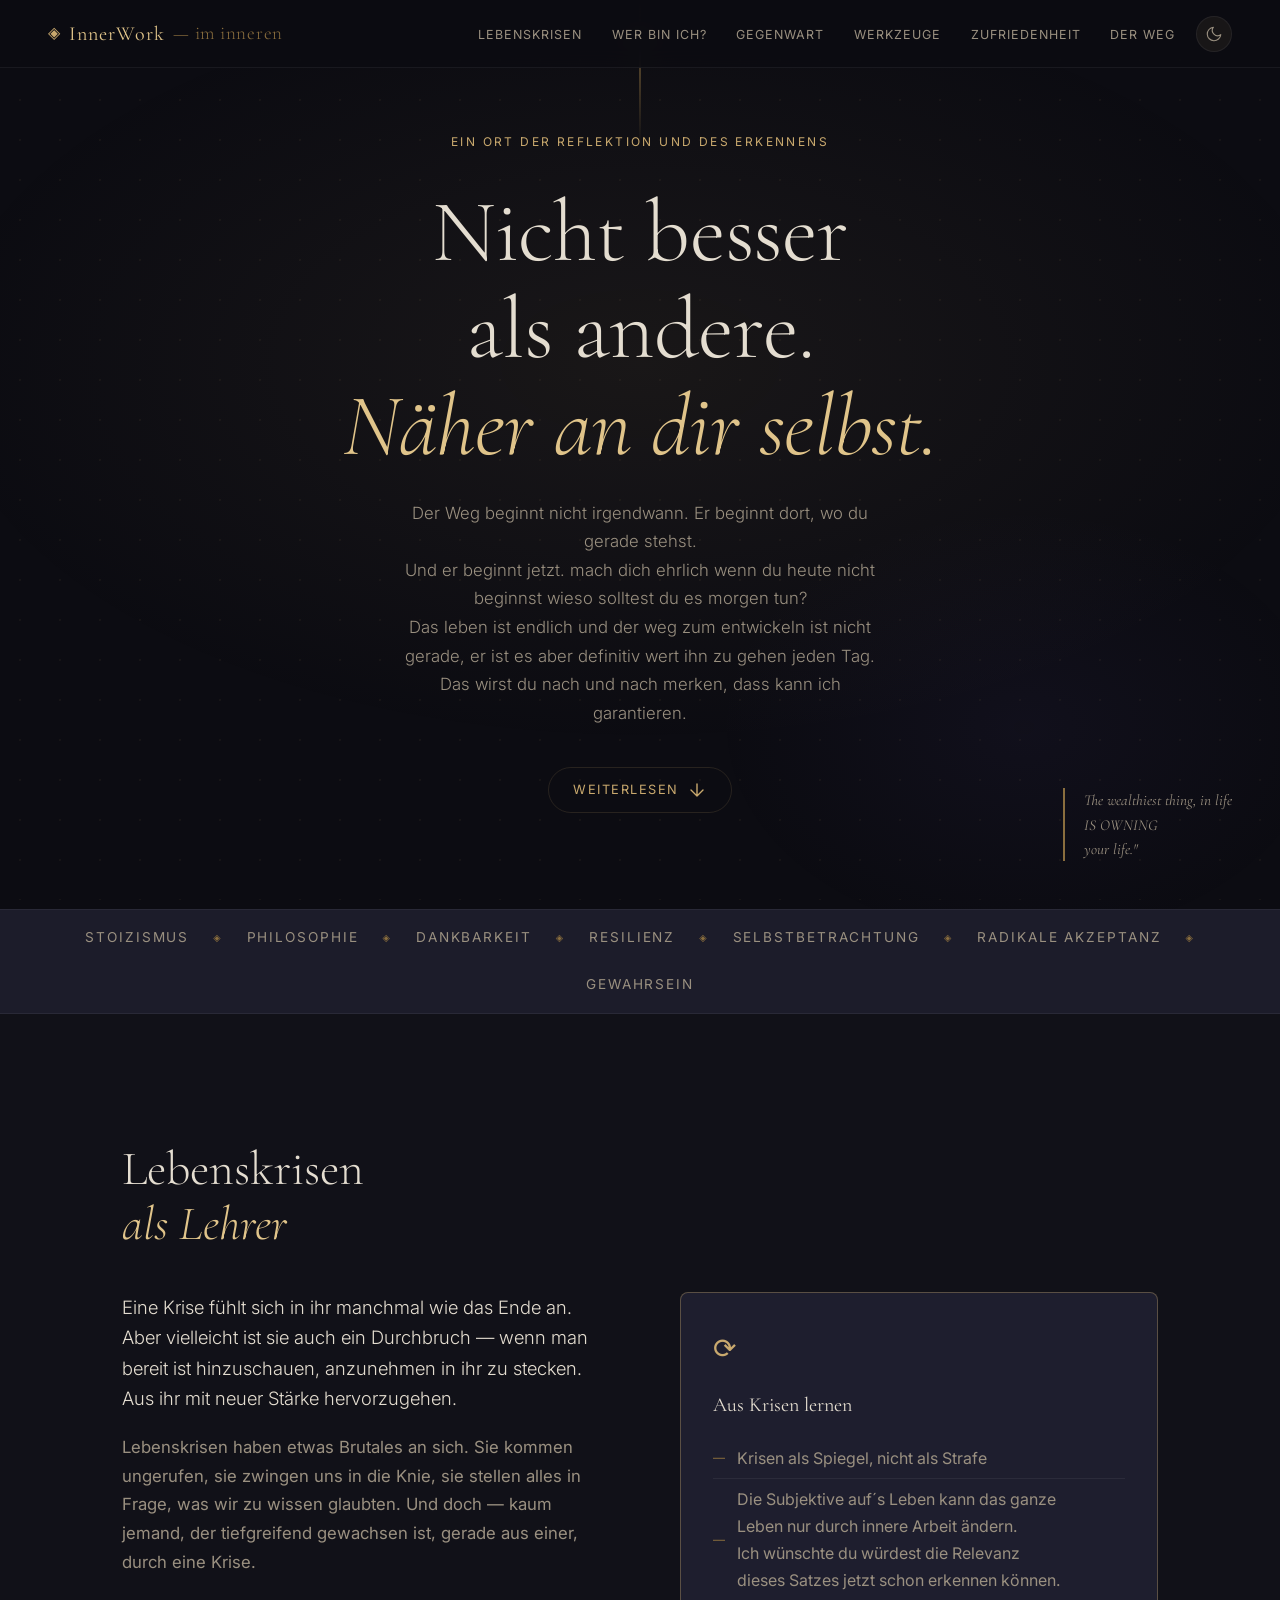
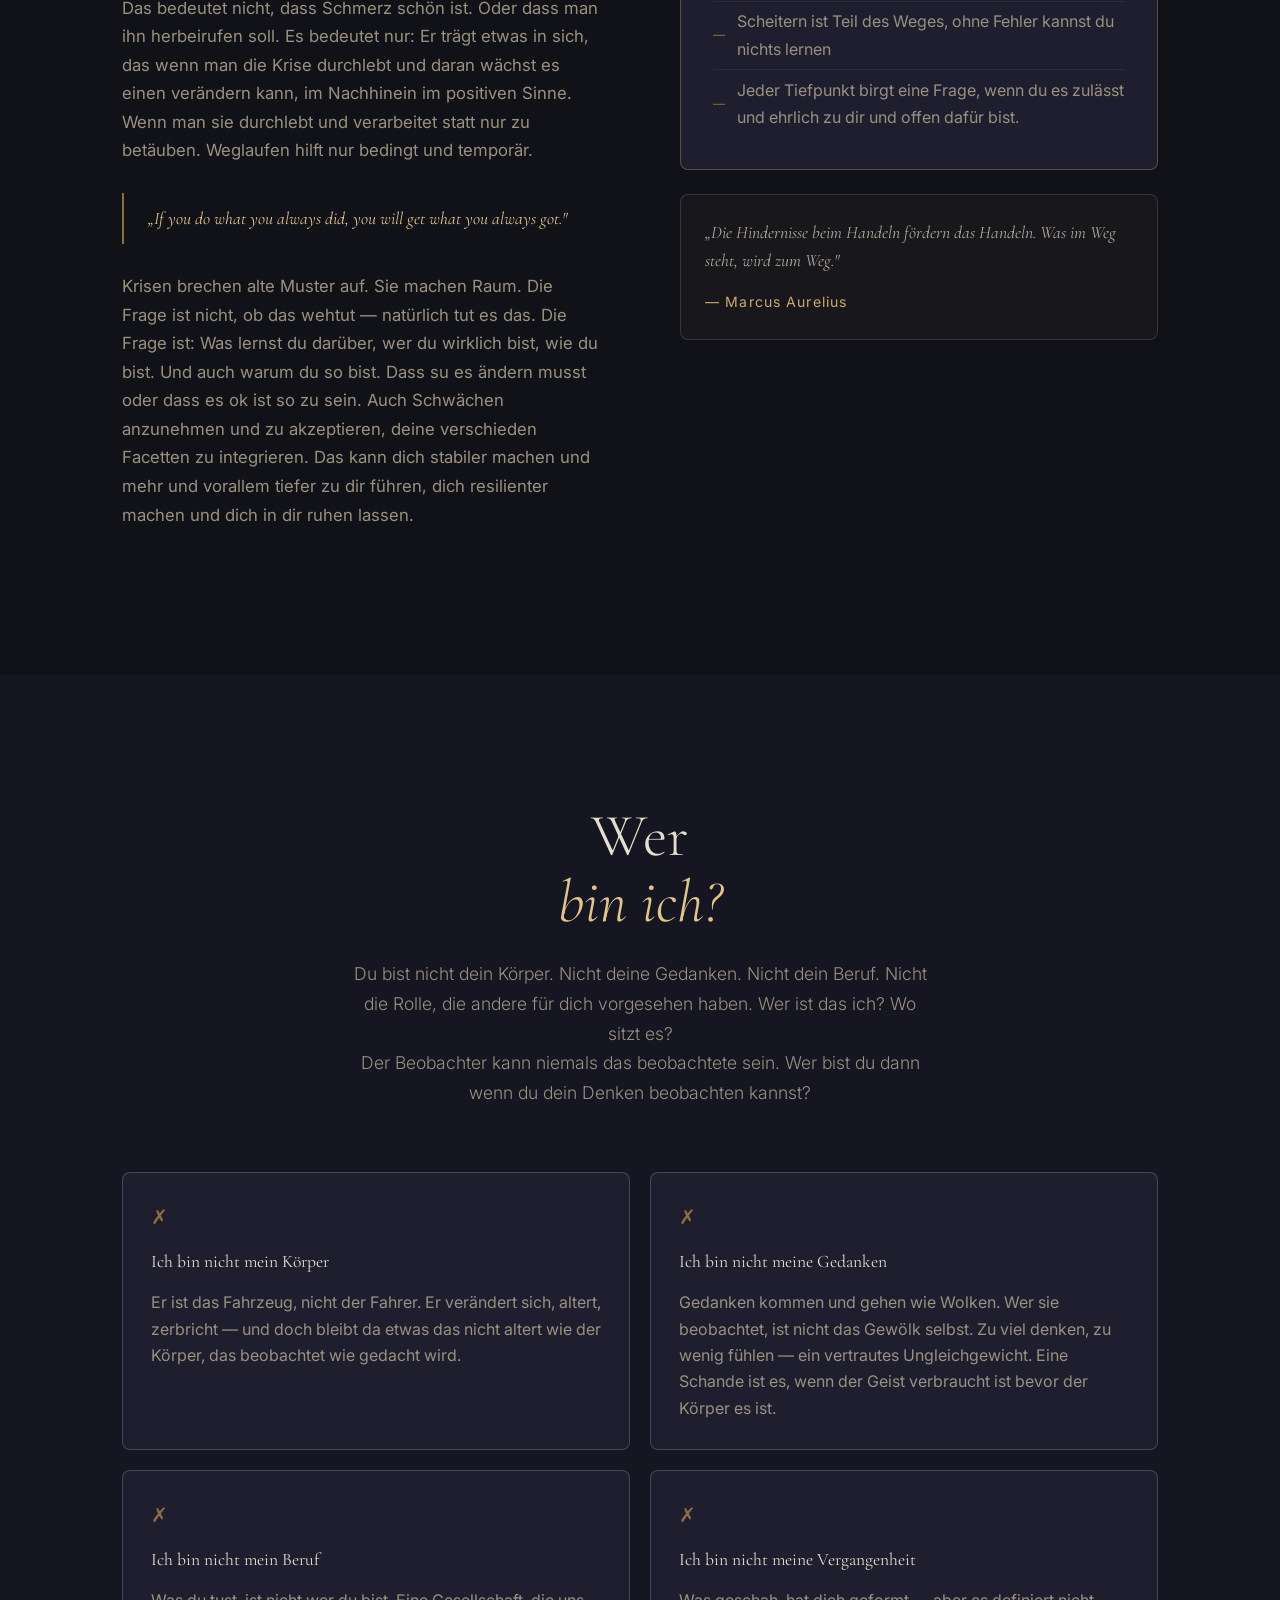
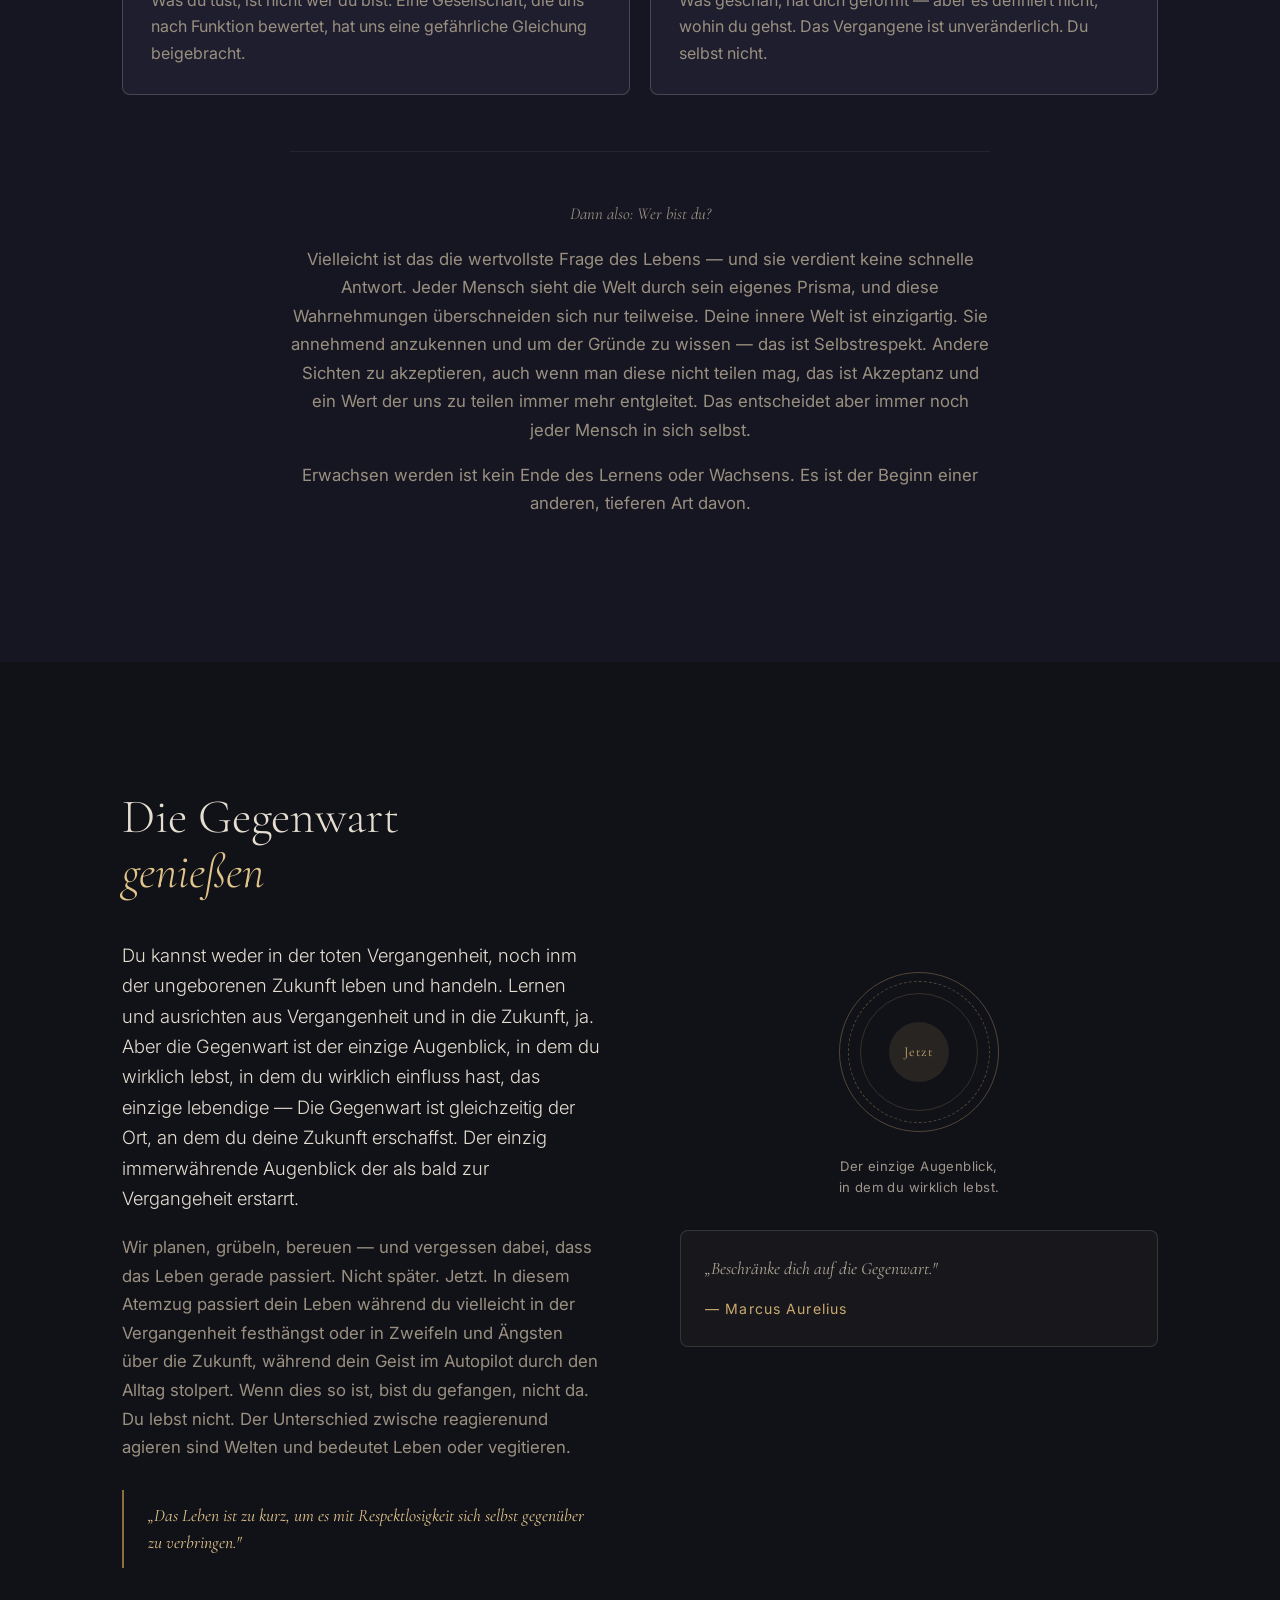
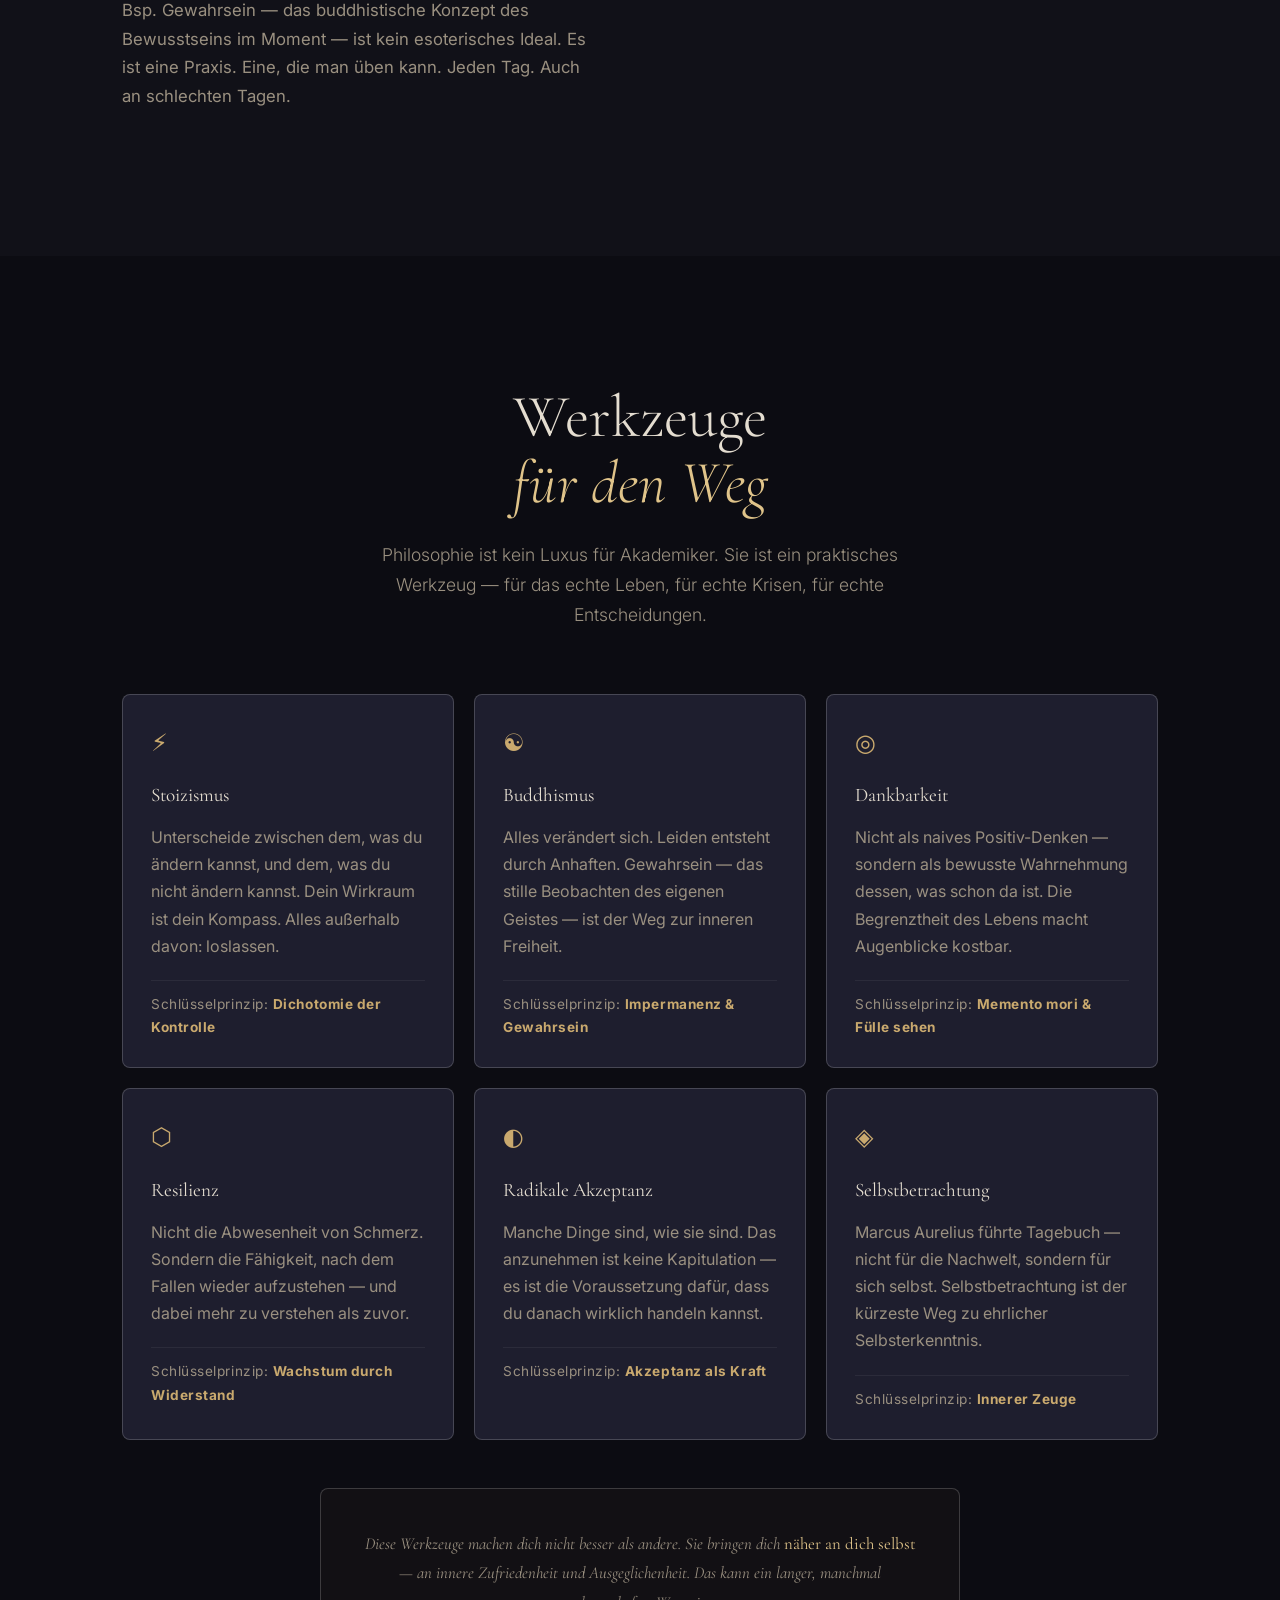
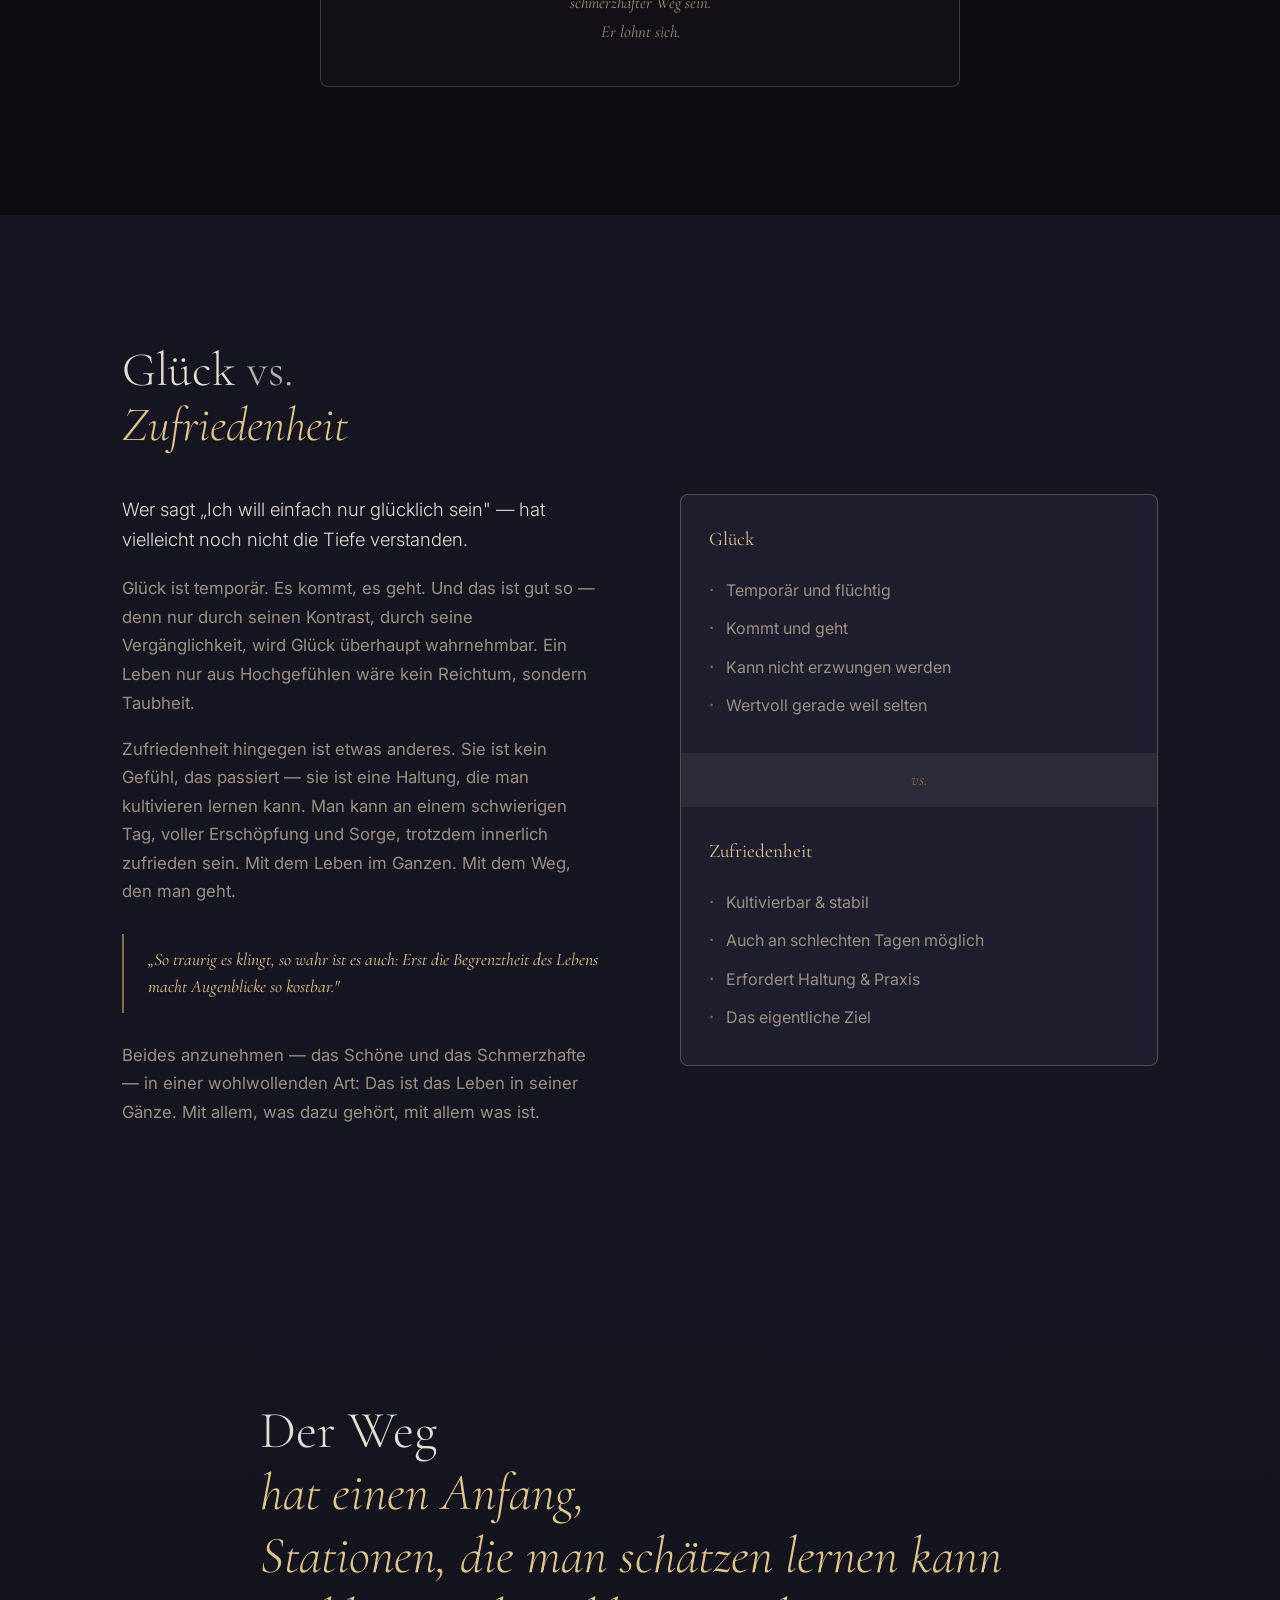
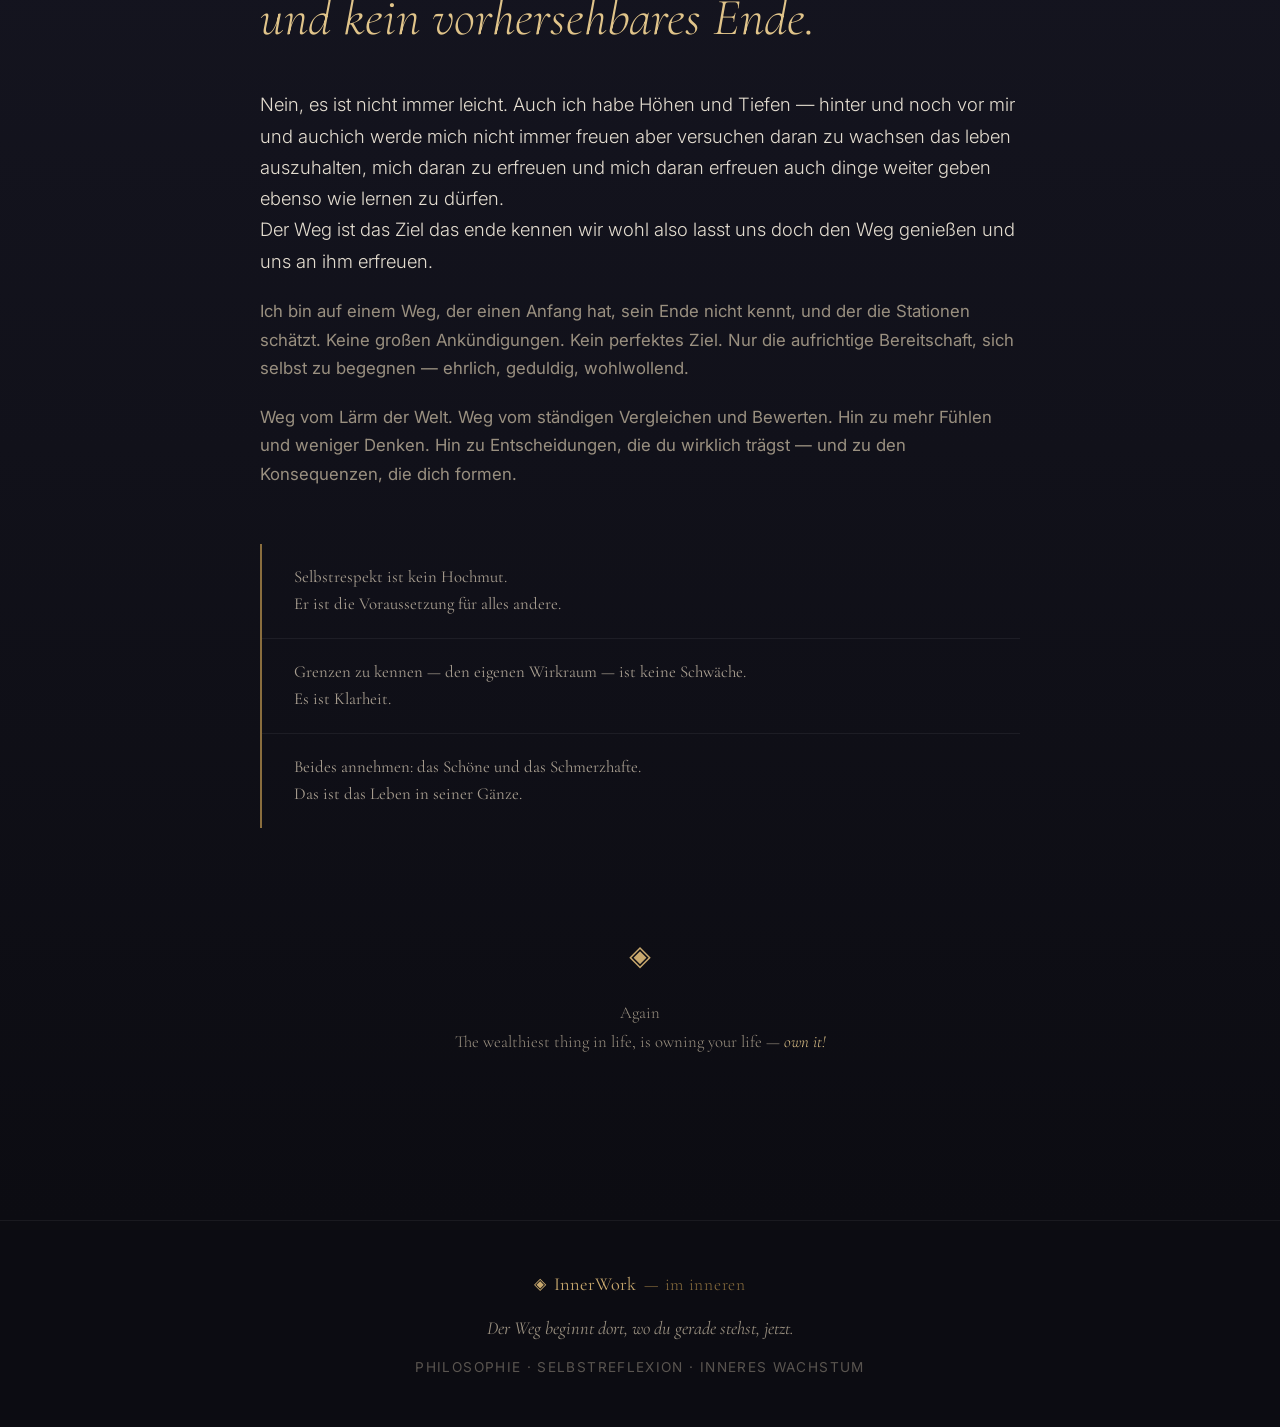
==== index.html @ 76ace4fa "textfix part 1" ====
<!DOCTYPE html>
<html lang="de">
<head>
  <meta charset="UTF-8" />
  <meta name="viewport" content="width=device-width, initial-scale=1.0" />
  <title>InnerWork — im Inneren</title>
  <link rel="icon" type="image/svg+xml" href="favicon.svg" />
  <link rel="preconnect" href="https://fonts.googleapis.com" />
  <link rel="preconnect" href="https://fonts.gstatic.com" crossorigin />
  <link href="https://fonts.googleapis.com/css2?family=Cormorant+Garamond:ital,wght@0,300;0,400;0,600;1,300;1,400&family=Inter:wght@300;400;500&display=swap" rel="stylesheet" />
  <link rel="stylesheet" href="style.css" />
</head>
<body>

  <!-- NAVBAR -->
  <nav class="navbar" id="navbar">
    <div class="nav-inner">
      <a href="#home" class="nav-logo">
        <span class="logo-mark">◈</span>
        InnerWork <span class="logo-sub">— im inneren</span>
      </a>
      <button class="nav-toggle" id="navToggle" aria-label="Menü öffnen">
        <span></span><span></span><span></span>
      </button>
      <!-- Desktop: nav-right inline -->
      <div class="nav-right nav-right--desktop">
        <ul class="nav-links" id="navLinks">
          <li><a href="#krisen">Lebenskrisen</a></li>
          <li><a href="#wer-bin-ich">Wer bin ich?</a></li>
          <li><a href="#gegenwart">Gegenwart</a></li>
          <li><a href="#werkzeuge">Werkzeuge</a></li>
          <li><a href="#zufriedenheit">Zufriedenheit</a></li>
          <li><a href="#weg">Der Weg</a></li>
        </ul>
        <button class="theme-toggle" id="themeToggle" aria-label="Design wechseln" title="Hell/Dunkel">
          <svg class="icon-moon" width="18" height="18" viewBox="0 0 24 24" fill="none">
            <path d="M21 12.79A9 9 0 1 1 11.21 3a7 7 0 0 0 9.79 9.79z" stroke="currentColor" stroke-width="1.5" stroke-linecap="round" stroke-linejoin="round"/>
          </svg>
          <svg class="icon-sun" width="18" height="18" viewBox="0 0 24 24" fill="none" style="display:none">
            <circle cx="12" cy="12" r="5" stroke="currentColor" stroke-width="1.5"/>
            <line x1="12" y1="1" x2="12" y2="3" stroke="currentColor" stroke-width="1.5" stroke-linecap="round"/>
            <line x1="12" y1="21" x2="12" y2="23" stroke="currentColor" stroke-width="1.5" stroke-linecap="round"/>
            <line x1="4.22" y1="4.22" x2="5.64" y2="5.64" stroke="currentColor" stroke-width="1.5" stroke-linecap="round"/>
            <line x1="18.36" y1="18.36" x2="19.78" y2="19.78" stroke="currentColor" stroke-width="1.5" stroke-linecap="round"/>
            <line x1="1" y1="12" x2="3" y2="12" stroke="currentColor" stroke-width="1.5" stroke-linecap="round"/>
            <line x1="21" y1="12" x2="23" y2="12" stroke="currentColor" stroke-width="1.5" stroke-linecap="round"/>
            <line x1="4.22" y1="19.78" x2="5.64" y2="18.36" stroke="currentColor" stroke-width="1.5" stroke-linecap="round"/>
            <line x1="18.36" y1="5.64" x2="19.78" y2="4.22" stroke="currentColor" stroke-width="1.5" stroke-linecap="round"/>
          </svg>
        </button>
      </div>
    </div>
  </nav>

  <!-- Mobile overlay — außerhalb der Navbar damit kein Stacking-Context-Problem -->
  <div class="nav-overlay" id="navOverlay">
    <ul class="nav-overlay-links">
      <li><a href="#krisen">Lebenskrisen</a></li>
      <li><a href="#wer-bin-ich">Wer bin ich?</a></li>
      <li><a href="#gegenwart">Gegenwart</a></li>
      <li><a href="#werkzeuge">Werkzeuge</a></li>
      <li><a href="#zufriedenheit">Zufriedenheit</a></li>
      <li><a href="#weg">Der Weg</a></li>
    </ul>
  </div>

  <!-- HERO -->
  <section class="hero" id="home">
    <div class="hero-bg-pattern"></div>
    <div class="hero-content">
      <p class="hero-eyebrow">Ein Ort der Reflektion und des Erkennens</p>
      <h1 class="hero-title">
        Nicht besser<br />als andere.<br />
        <em>Näher an dir selbst.</em>
      </h1>
      <p class="hero-sub">
        Der Weg beginnt nicht irgendwann. Er beginnt dort, wo du gerade stehst. 
        <br/>
        Und er beginnt jetzt. mach dich ehrlich wenn du heute nicht beginnst wieso solltest du es morgen tun?
        <br>
        Das leben ist endlich und der weg zum entwickeln ist nicht gerade, er ist es aber definitiv wert ihn zu gehen jeden Tag.
        <br/>
        Das wirst du nach und nach merken, dass kann ich garantieren.
      </p>
      <a href="#krisen" class="btn-scroll">
        <span>Weiterlesen</span>
        <svg width="20" height="20" viewBox="0 0 20 20" fill="none">
          <path d="M10 4v12M4 10l6 6 6-6" stroke="currentColor" stroke-width="1.4" stroke-linecap="round" stroke-linejoin="round"/>
        </svg>
      </a>
    </div>
    <div class="hero-quote-badge">
      <p>The wealthiest thing, in life<br/>IS OWNING<br/>your life."</p>
    </div>
  </section>

  <!-- INTRO BAND -->
  <div class="band">
    <div class="band-inner">
      <span>Stoizismus</span>
      <span class="sep">◈</span>
      <span>Philosophie</span>
      <span class="sep">◈</span>
      <span>Dankbarkeit</span>
      <span class="sep">◈</span>
      <span>Resilienz</span>
      <span class="sep">◈</span>
      <span>Selbstbetrachtung</span>
      <span class="sep">◈</span>
      <span>Radikale Akzeptanz</span>
      <span class="sep">◈</span>
      <span>Gewahrsein</span>
    </div>
  </div>

  <!-- LEBENSKRISEN -->
  <section class="section section-dark" id="krisen">
    <div class="container">
      <h2 class="section-split-heading">Lebenskrisen<br/><em>als Lehrer</em></h2>
      <div class="section-grid">
        <div class="section-text">
          <p class="lead">
            Eine Krise fühlt sich in ihr manchmal wie das Ende an. Aber vielleicht ist sie auch ein Durchbruch — wenn man bereit ist hinzuschauen, anzunehmen in ihr zu stecken. Aus ihr mit neuer Stärke hervorzugehen.
          </p>
          <p>
            Lebenskrisen haben etwas Brutales an sich. Sie kommen ungerufen, sie zwingen uns in die Knie, sie stellen alles in Frage, was wir zu wissen glaubten. Und doch — kaum jemand, der tiefgreifend gewachsen ist, gerade aus einer, durch eine Krise.
          </p>
          <p>
            Das bedeutet nicht, dass Schmerz schön ist. Oder dass man ihn herbeirufen soll. Es bedeutet nur: Er trägt etwas in sich, das wenn man die Krise durchlebt und daran wächst es einen verändern kann, im Nachhinein im positiven Sinne. Wenn man sie durchlebt und verarbeitet statt nur zu betäuben. Weglaufen hilft nur bedingt und temporär.
          </p>
          <blockquote>
            „If you do what you always did, you will get what you always got."
          </blockquote>
          <p>
            Krisen brechen alte Muster auf. Sie machen Raum. Die Frage ist nicht, ob das wehtut — natürlich tut es das. Die Frage ist: Was lernst du darüber, wer du wirklich bist, wie du bist. Und auch warum du so bist. Dass su es ändern musst oder dass es ok ist so zu sein. Auch Schwächen anzunehmen und zu akzeptieren, deine verschieden Facetten zu integrieren. Das kann dich stabiler machen und mehr und vorallem tiefer zu  dir führen, dich resilienter machen und dich in dir ruhen lassen.
          </p>
        </div>
        <div class="section-aside">
          <div class="card-highlight">
            <div class="card-icon">⟳</div>
            <h3>Aus Krisen lernen</h3>
            <ul>
              <li>Krisen als Spiegel, nicht als Strafe</li>
              <li>Die Subjektive auf´s Leben kann das ganze <br/>
                Leben nur durch innere Arbeit ändern. <br/>
                Ich wünschte du würdest die Relevanz <br/>
                dieses Satzes jetzt schon erkennen können.</li>
              <li>Scheitern ist Teil des Weges, ohne Fehler kannst du nichts lernen</li>
              <li>Jeder Tiefpunkt birgt eine Frage, wenn du es zulässt und ehrlich zu dir und offen dafür bist.</li>
            </ul>
          </div>
          <div class="aurelius-quote">
            <p>„Die Hindernisse beim Handeln fördern das Handeln. Was im Weg steht, wird zum Weg."</p>
            <cite>— Marcus Aurelius</cite>
          </div>
        </div>
      </div>
    </div>
  </section>

  <!-- WER BIN ICH -->
  <section class="section section-mid" id="wer-bin-ich">
    <div class="container">
      <h2 class="section-center-title">
        Wer<br/><em>bin ich?</em>
      </h2>
      <p class="section-center-lead">
        Du bist nicht dein Körper. Nicht deine Gedanken. Nicht dein Beruf. Nicht die Rolle, die andere für dich vorgesehen haben. Wer ist das ich? Wo sitzt es? 
        <br>
        Der Beobachter kann niemals das beobachtete sein. Wer bist du dann wenn du dein Denken beobachten kannst?
      </p>

      <div class="identity-grid">
        <div class="identity-card">
          <div class="identity-cross">✗</div>
          <h4>Ich bin nicht mein Körper</h4>
          <p>Er ist das Fahrzeug, nicht der Fahrer. Er verändert sich, altert, zerbricht — und doch bleibt da etwas das nicht altert wie der Körper, das beobachtet wie gedacht wird.</p>
        </div>
        <div class="identity-card">
          <div class="identity-cross">✗</div>
          <h4>Ich bin nicht meine Gedanken</h4>
          <p>Gedanken kommen und gehen wie Wolken. Wer sie beobachtet, ist nicht das Gewölk selbst. Zu viel denken, zu wenig fühlen — ein vertrautes Ungleichgewicht. Eine Schande ist es, wenn der Geist verbraucht ist bevor der Körper es ist.</p>
        </div>
        <div class="identity-card">
          <div class="identity-cross">✗</div>
          <h4>Ich bin nicht mein Beruf</h4>
          <p>Was du tust, ist nicht wer du bist. Eine Gesellschaft, die uns nach Funktion bewertet, hat uns eine gefährliche Gleichung beigebracht.</p>
        </div>
        <div class="identity-card">
          <div class="identity-cross">✗</div>
          <h4>Ich bin nicht meine Vergangenheit</h4>
          <p>Was geschah, hat dich geformt — aber es definiert nicht, wohin du gehst. Das Vergangene ist unveränderlich. Du selbst nicht.</p>
        </div>
      </div>

      <div class="identity-answer">
        <p class="identity-question">Dann also: Wer bist du?</p>
        <p>
          Vielleicht ist das die wertvollste Frage des Lebens — und sie verdient keine schnelle Antwort. Jeder Mensch sieht die Welt durch sein eigenes Prisma, und diese Wahrnehmungen überschneiden sich nur teilweise. Deine innere Welt ist einzigartig. Sie annehmend anzukennen und um der Gründe zu wissen — das ist Selbstrespekt. Andere Sichten zu akzeptieren, auch wenn man diese nicht teilen mag, das ist Akzeptanz und ein Wert der uns zu teilen immer mehr entgleitet. Das entscheidet aber immer noch jeder Mensch in sich selbst.
        </p>
        <p>
          Erwachsen werden ist kein Ende des Lernens oder Wachsens. Es ist der Beginn einer anderen, tieferen Art davon.
        </p>
      </div>
    </div>
  </section>

  <!-- GEGENWART -->
  <section class="section section-dark" id="gegenwart">
    <div class="container">
      <h2 class="section-split-heading">Die Gegenwart<br/><em>genießen</em></h2>
      <div class="section-grid reverse">
        <div class="section-aside">
          <div class="time-visual">
            <div class="time-ring">
              <div class="time-center">
                <span>Jetzt</span>
              </div>
            </div>
            <p class="time-caption">Der einzige Augenblick,<br/>in dem du wirklich lebst.</p>
          </div>
          <div class="aurelius-quote">
            <p>„Beschränke dich auf die Gegenwart."</p>
            <cite>— Marcus Aurelius</cite>
          </div>
        </div>
        <div class="section-text">
          <p class="lead">
            Du kannst weder in der toten Vergangenheit, noch inm der ungeborenen Zukunft leben und handeln. Lernen und ausrichten aus Vergangenheit und in die Zukunft, ja. Aber die Gegenwart ist der einzige Augenblick, in dem du wirklich lebst, in dem du wirklich einfluss hast, das einzige lebendige — Die Gegenwart ist gleichzeitig der Ort, an dem du deine Zukunft erschaffst. Der einzig immerwährende Augenblick der als bald zur Vergangeheit erstarrt.
          </p>
          <p>
            Wir planen, grübeln, bereuen — und vergessen dabei, dass das Leben gerade passiert. Nicht später. Jetzt. In diesem Atemzug passiert dein Leben während du vielleicht in der Vergangenheit festhängst oder in Zweifeln und Ängsten über die Zukunft, während dein Geist im Autopilot durch den Alltag stolpert. Wenn dies so ist, bist du gefangen, nicht da. Du lebst nicht. Der Unterschied zwische reagierenund agieren sind Welten und bedeutet Leben oder vegitieren.
          </p>
          <blockquote>
            „Das Leben ist zu kurz, um es mit Respektlosigkeit sich selbst gegenüber zu verbringen."
          </blockquote>
          <p>
            Bsp. Gewahrsein — das buddhistische Konzept des Bewusstseins im Moment — ist kein esoterisches Ideal. Es ist eine Praxis. Eine, die man üben kann. Jeden Tag. Auch an schlechten Tagen.
          </p>
        </div>
      </div>
    </div>
  </section>

  <!-- WERKZEUGE -->
  <section class="section section-tools" id="werkzeuge">
    <div class="container">
      <h2 class="section-center-title">
        Werkzeuge<br/><em>für den Weg</em>
      </h2>
      <p class="section-center-lead">
        Philosophie ist kein Luxus für Akademiker. Sie ist ein praktisches Werkzeug — für das echte Leben, für echte Krisen, für echte Entscheidungen.
      </p>

      <div class="tools-grid">
        <div class="tool-card">
          <div class="tool-icon">⚡</div>
          <h3>Stoizismus</h3>
          <p>Unterscheide zwischen dem, was du ändern kannst, und dem, was du nicht ändern kannst. Dein Wirkraum ist dein Kompass. Alles außerhalb davon: loslassen.</p>
          <div class="tool-key">Schlüsselprinzip: <strong>Dichotomie der Kontrolle</strong></div>
        </div>
        <div class="tool-card">
          <div class="tool-icon">☯</div>
          <h3>Buddhismus</h3>
          <p>Alles verändert sich. Leiden entsteht durch Anhaften. Gewahrsein — das stille Beobachten des eigenen Geistes — ist der Weg zur inneren Freiheit.</p>
          <div class="tool-key">Schlüsselprinzip: <strong>Impermanenz &amp; Gewahrsein</strong></div>
        </div>
        <div class="tool-card">
          <div class="tool-icon">◎</div>
          <h3>Dankbarkeit</h3>
          <p>Nicht als naives Positiv-Denken — sondern als bewusste Wahrnehmung dessen, was schon da ist. Die Begrenztheit des Lebens macht Augenblicke kostbar.</p>
          <div class="tool-key">Schlüsselprinzip: <strong>Memento mori &amp; Fülle sehen</strong></div>
        </div>
        <div class="tool-card">
          <div class="tool-icon">⬡</div>
          <h3>Resilienz</h3>
          <p>Nicht die Abwesenheit von Schmerz. Sondern die Fähigkeit, nach dem Fallen wieder aufzustehen — und dabei mehr zu verstehen als zuvor.</p>
          <div class="tool-key">Schlüsselprinzip: <strong>Wachstum durch Widerstand</strong></div>
        </div>
        <div class="tool-card">
          <div class="tool-icon">◐</div>
          <h3>Radikale Akzeptanz</h3>
          <p>Manche Dinge sind, wie sie sind. Das anzunehmen ist keine Kapitulation — es ist die Voraussetzung dafür, dass du danach wirklich handeln kannst.</p>
          <div class="tool-key">Schlüsselprinzip: <strong>Akzeptanz als Kraft</strong></div>
        </div>
        <div class="tool-card">
          <div class="tool-icon">◈</div>
          <h3>Selbstbetrachtung</h3>
          <p>Marcus Aurelius führte Tagebuch — nicht für die Nachwelt, sondern für sich selbst. Selbstbetrachtung ist der kürzeste Weg zu ehrlicher Selbsterkenntnis.</p>
          <div class="tool-key">Schlüsselprinzip: <strong>Innerer Zeuge</strong></div>
        </div>
      </div>

      <div class="tools-footer">
        <p>Diese Werkzeuge machen dich nicht besser als andere. Sie bringen dich <em>näher an dich selbst</em> — an innere Zufriedenheit und Ausgeglichenheit. Das kann ein langer, manchmal schmerzhafter Weg sein.
          <br/>
          Er lohnt sich.</p>
      </div>
    </div>
  </section>

  <!-- ZUFRIEDENHEIT -->
  <section class="section section-mid" id="zufriedenheit">
    <div class="container">
      <h2 class="section-split-heading">Glück <span class="heading-vs">vs.</span><br/><em>Zufriedenheit</em></h2>
      <div class="section-grid">
        <div class="section-text">
          <p class="lead">
            Wer sagt „Ich will einfach nur glücklich sein" — hat vielleicht noch nicht die Tiefe verstanden.
          </p>
          <p>
            Glück ist temporär. Es kommt, es geht. Und das ist gut so — denn nur durch seinen Kontrast, durch seine Vergänglichkeit, wird Glück überhaupt wahrnehmbar. Ein Leben nur aus Hochgefühlen wäre kein Reich­tum, sondern Taubheit.
          </p>
          <p>
            Zufriedenheit hingegen ist etwas anderes. Sie ist kein Gefühl, das passiert — sie ist eine Haltung, die man kultivieren lernen kann. Man kann an einem schwierigen Tag, voller Erschöpfung und Sorge, trotzdem innerlich zufrieden sein. Mit dem Leben im Ganzen. Mit dem Weg, den man geht.
          </p>
          <blockquote>
            „So traurig es klingt, so wahr ist es auch: Erst die Begrenztheit des Lebens macht Augenblicke so kostbar."
          </blockquote>
          <p>
            Beides anzunehmen — das Schöne und das Schmerzhafte — in einer wohlwollenden Art: Das ist das Leben in seiner Gänze. Mit allem, was dazu gehört, mit allem was ist.
          </p>
        </div>
        <div class="section-aside">
          <div class="compare-block">
            <div class="compare-item">
              <h4>Glück</h4>
              <ul>
                <li>Temporär und flüchtig</li>
                <li>Kommt und geht</li>
                <li>Kann nicht erzwungen werden</li>
                <li>Wertvoll gerade weil selten</li>
              </ul>
            </div>
            <div class="compare-divider">vs.</div>
            <div class="compare-item">
              <h4>Zufriedenheit</h4>
              <ul>
                <li>Kultivierbar &amp; stabil</li>
                <li>Auch an schlechten Tagen möglich</li>
                <li>Erfordert Haltung &amp; Praxis</li>
                <li>Das eigentliche Ziel</li>
              </ul>
            </div>
          </div>
        </div>
      </div>
    </div>
  </section>

  <!-- DER WEG -->
  <section class="section section-final" id="weg">
    <div class="container">
      <div class="final-content">
        <h2>Der Weg<br/><em>hat einen Anfang,<br/>Stationen, die man schätzen lernen kann und kein vorhersehbares Ende.</em></h2>
        <p class="lead">
          Nein, es ist nicht immer leicht. Auch ich habe Höhen und Tiefen — hinter und noch vor mir und auchich werde mich nicht immer freuen  aber versuchen daran zu wachsen das leben auszuhalten, mich daran zu erfreuen und mich daran erfreuen auch dinge weiter geben ebenso wie lernen zu dürfen.
        <br/>
        Der Weg ist das Ziel das ende kennen wir wohl also lasst uns doch den Weg genießen und uns an ihm erfreuen.
        </p>
        <p>
          Ich bin auf einem Weg, der einen Anfang hat, sein Ende nicht kennt, und der die Stationen schätzt. Keine großen Ankündigungen. Kein perfektes Ziel. Nur die aufrichtige Bereitschaft, sich selbst zu begegnen — ehrlich, geduldig, wohlwollend.
        </p>
        <p>
          Weg vom Lärm der Welt. Weg vom ständigen Vergleichen und Bewerten. Hin zu mehr Fühlen und weniger Denken. Hin zu Entscheidungen, die du wirklich trägst — und zu den Konsequenzen, die dich formen.
        </p>
        <div class="final-affirmations">
          <div class="affirmation">Selbstrespekt ist kein Hochmut.<br/>Er ist die Voraussetzung für alles andere.</div>
          <div class="affirmation">Grenzen zu kennen — den eigenen Wirkraum — ist keine Schwäche.<br/>Es ist Klarheit.</div>
          <div class="affirmation">Beides annehmen: das Schöne und das Schmerzhafte.<br/>Das ist das Leben in seiner Gänze.</div>
        </div>
        <div class="final-closing">
          <div class="closing-mark">◈</div>
          <p class="closing-text">
            Again
            <br/>
            The wealthiest thing in life, is owning your life — <em>own it!</em>
          </p>
        </div>
      </div>
    </div>
  </section>

  <!-- FOOTER -->
  <footer class="footer">
    <div class="footer-inner">
      <div class="footer-logo">
        <span class="logo-mark">◈</span> InnerWork <span class="logo-sub">— im inneren</span>
      </div>
      <p class="footer-motto">Der Weg beginnt dort, wo du gerade stehst, jetzt.</p>
      <p class="footer-copy">Philosophie · Selbstreflexion · Inneres Wachstum</p>
    </div>
  </footer>

  <script src="script.js"></script>
</body>
</html>
---- style.css ----
/* =============================================
   IM INNEREN — Tiefgründiges Design
   ============================================= */

:root {
  --bg-deep:    #0c0c12;
  --bg-dark:    #111118;
  --bg-mid:     #161622;
  --bg-surface: #1c1c2a;
  --bg-card:    #1e1e2e;

  --gold:       #c9a96e;
  --gold-light: #e0c48a;
  --gold-dim:   #8a6e3e;

  --text:       #e4ddd0;
  --text-dim:   #9a9080;
  --text-faint: #5a5550;

  --border:     rgba(201, 169, 110, 0.15);
  --border-dim: rgba(255, 255, 255, 0.06);

  --font-serif: 'Cormorant Garamond', Georgia, serif;
  --font-sans:  'Inter', system-ui, sans-serif;

  --radius: 4px;
  --nav-h: 68px;
}

/* RESET & BASE */
*, *::before, *::after { box-sizing: border-box; margin: 0; padding: 0; }

html {
  scroll-behavior: smooth;
  font-size: 16px;
}

body {
  font-family: var(--font-sans);
  background: var(--bg-deep);
  color: var(--text);
  line-height: 1.7;
  -webkit-font-smoothing: antialiased;
}

/* BACKGROUND TEXTURE — subtle dot grid */
body::before {
  content: '';
  position: fixed;
  inset: 0;
  background-image:
    radial-gradient(circle, rgba(201, 169, 110, 0.06) 1px, transparent 1px);
  background-size: 40px 40px;
  pointer-events: none;
  z-index: 0;
}

/* =============================================
   NAVBAR
   ============================================= */
.navbar {
  position: fixed;
  top: 0; left: 0; right: 0;
  z-index: 100;
  height: var(--nav-h);
  background: rgba(12, 12, 18, 0.85);
  backdrop-filter: blur(12px);
  -webkit-backdrop-filter: blur(12px);
  border-bottom: 1px solid var(--border-dim);
  transition: background 0.3s, border-color 0.3s;
}

.navbar.scrolled {
  background: rgba(12, 12, 18, 0.97);
  border-bottom-color: var(--border);
}

.nav-inner {
  max-width: 100%;
  margin: 0;
  padding: 0 3rem;
  height: 100%;
  display: flex;
  align-items: center;
}

.nav-right {
  display: flex;
  align-items: center;
  gap: 0.5rem;
  margin-left: auto;
  flex-shrink: 0;
}

/* Mobile overlay — eigener Stacking Context außerhalb der Navbar */
.nav-overlay {
  display: none;
  position: fixed;
  top: var(--nav-h);
  left: 0;
  right: 0;
  bottom: auto;
  z-index: 200;
  background: #0c0c12;
  border-top: 1px solid var(--border);
  border-bottom: 1px solid var(--border);
  flex-direction: column;
  align-items: center;
  justify-content: flex-start;
  padding: 1.5rem 0 2rem;
  gap: 0.25rem;
}

.nav-overlay.open { display: flex; }

.nav-overlay-links {
  list-style: none;
  display: flex;
  flex-direction: column;
  align-items: center;
  gap: 0.25rem;
}

.nav-overlay-links a {
  display: block;
  font-size: 1.1rem;
  font-weight: 400;
  letter-spacing: 0.1em;
  text-transform: uppercase;
  color: var(--text-dim);
  text-decoration: none;
  padding: 0.85rem 2.5rem;
  border-radius: var(--radius);
  transition: color 0.2s, background 0.2s;
}

.nav-overlay-links a:hover {
  color: var(--gold-light);
  background: rgba(201, 169, 110, 0.08);
}

.nav-logo {
  font-family: var(--font-serif);
  font-size: 1.25rem;
  font-weight: 400;
  color: var(--gold-light);
  text-decoration: none;
  display: flex;
  align-items: center;
  gap: 0.5rem;
  letter-spacing: 0.05em;
  transition: opacity 0.2s;
}

.nav-logo:hover { opacity: 0.75; }

.logo-mark {
  color: var(--gold);
  font-size: 1rem;
}

.logo-sub {
  font-size: 0.95em;
  color: var(--gold-dim);
  font-weight: 300;
  letter-spacing: 0.04em;
}

.nav-links {
  display: flex;
  align-items: center;
  gap: 0.25rem;
  list-style: none;
}

.nav-links a {
  font-size: 0.78rem;
  font-weight: 400;
  letter-spacing: 0.08em;
  text-transform: uppercase;
  color: var(--text-dim);
  text-decoration: none;
  padding: 0.45rem 0.8rem;
  border-radius: var(--radius);
  transition: color 0.2s, background 0.2s;
}

.nav-links a:hover,
.nav-links a.active {
  color: var(--gold-light);
  background: rgba(201, 169, 110, 0.08);
}

/* Theme toggle button */
.theme-toggle {
  display: flex;
  align-items: center;
  justify-content: center;
  width: 36px;
  height: 36px;
  background: rgba(201, 169, 110, 0.07);
  border: 1px solid var(--border-dim);
  border-radius: 50%;
  cursor: pointer;
  color: var(--text-dim);
  transition: background 0.2s, border-color 0.2s, color 0.2s;
  flex-shrink: 0;
}

.theme-toggle:hover {
  background: rgba(201, 169, 110, 0.15);
  border-color: var(--border);
  color: var(--gold-light);
}

/* Hamburger */
.nav-toggle {
  display: none;
  flex-direction: column;
  gap: 5px;
  background: none;
  border: none;
  cursor: pointer;
  padding: 6px;
  z-index: 110;
  margin-left: auto;
}

.nav-toggle span {
  display: block;
  width: 22px;
  height: 1.5px;
  background: var(--text-dim);
  transition: transform 0.3s ease, opacity 0.3s ease, width 0.3s ease;
  transform-origin: center;
}

/* → X */
.nav-toggle.open span:nth-child(1) {
  transform: translateY(6.5px) rotate(45deg);
}

.nav-toggle.open span:nth-child(2) {
  opacity: 0;
  width: 0;
}

.nav-toggle.open span:nth-child(3) {
  transform: translateY(-6.5px) rotate(-45deg);
}

/* =============================================
   HERO
   ============================================= */
.hero {
  position: relative;
  min-height: 100vh;
  display: flex;
  align-items: center;
  justify-content: center;
  overflow: hidden;
  padding: calc(var(--nav-h) + 4rem) 2rem 6rem;
}

.hero-bg-pattern {
  position: absolute;
  inset: 0;
  background:
    radial-gradient(ellipse 80% 60% at 50% 40%, rgba(201, 169, 110, 0.07) 0%, transparent 70%),
    radial-gradient(ellipse 40% 40% at 80% 80%, rgba(100, 80, 180, 0.06) 0%, transparent 60%);
  pointer-events: none;
}

/* Decorative lines */
.hero::after {
  content: '';
  position: absolute;
  top: 0; left: 50%; transform: translateX(-50%);
  width: 1px;
  height: 144px;
  background: linear-gradient(to bottom, transparent 0%, var(--gold-dim) 50%, transparent 100%);
}

.hero-content {
  position: relative;
  z-index: 1;
  text-align: center;
  max-width: 700px;
}

.hero-eyebrow {
  font-size: 0.75rem;
  letter-spacing: 0.2em;
  text-transform: uppercase;
  color: var(--gold);
  margin-bottom: 2rem;
}

.hero-title {
  font-family: var(--font-serif);
  font-size: clamp(3rem, 8vw, 5.5rem);
  font-weight: 300;
  line-height: 1.1;
  color: var(--text);
  margin-bottom: 1.5rem;
  letter-spacing: -0.01em;
}

.hero-title em {
  font-style: italic;
  color: var(--gold-light);
}

.hero-sub {
  font-size: 1.05rem;
  color: var(--text-dim);
  max-width: 480px;
  margin: 0 auto 2.5rem;
  font-weight: 300;
}

.btn-scroll {
  display: inline-flex;
  align-items: center;
  gap: 0.5rem;
  color: var(--gold);
  text-decoration: none;
  font-size: 0.8rem;
  letter-spacing: 0.12em;
  text-transform: uppercase;
  border: 1px solid var(--border);
  padding: 0.7rem 1.5rem;
  border-radius: 40px;
  transition: all 0.25s;
}

.btn-scroll:hover {
  background: rgba(201, 169, 110, 0.1);
  border-color: var(--gold-dim);
  transform: translateY(2px);
}

.hero-quote-badge {
  position: absolute;
  bottom: 3rem;
  right: 3rem;
  max-width: 240px;
  border-left: 2px solid var(--gold-dim);
  padding-left: 1.2rem;
  z-index: 1;
}

.hero-quote-badge p {
  font-family: var(--font-serif);
  font-style: italic;
  font-size: 0.95rem;
  color: var(--text-dim);
  line-height: 1.6;
}

/* =============================================
   BAND
   ============================================= */
.band {
  background: var(--bg-surface);
  border-top: 1px solid var(--border-dim);
  border-bottom: 1px solid var(--border-dim);
  padding: 1rem 0;
  overflow: hidden;
}

.band-inner {
  display: flex;
  align-items: center;
  gap: 1.5rem;
  padding: 0 2rem;
  font-size: 0.85rem;
  letter-spacing: 0.14em;
  text-transform: uppercase;
  color: var(--text-dim);
  flex-wrap: wrap;
  justify-content: center;
  font-weight: 400;
}

.band-inner .sep {
  color: var(--gold-dim);
  font-size: 0.6rem;
}

/* =============================================
   SECTIONS — Base
   ============================================= */
.section {
  position: relative;
  padding: 8rem 0;
  z-index: 1;
}

.section-dark  { background: var(--bg-dark); }
.section-mid   { background: var(--bg-mid); }
.section-tools { background: var(--bg-deep); }
.section-final {
  background: linear-gradient(to bottom, var(--bg-mid), var(--bg-deep));
}

.container {
  max-width: 1100px;
  margin: 0 auto;
  padding: 0 2rem;
}

/* section-label removed */

/* Two-column grid */
.section-grid {
  display: grid;
  grid-template-columns: 1fr 1fr;
  gap: 5rem;
  align-items: start;
  margin-top: 1rem;
}

.section-grid.reverse {
  direction: rtl;
}

.section-grid.reverse > * {
  direction: ltr;
}

.section-text h2,
.section-split-heading {
  font-family: var(--font-serif);
  font-size: clamp(2rem, 4vw, 3rem);
  font-weight: 300;
  line-height: 1.15;
  color: var(--text);
  margin-bottom: 1.75rem;
}

.section-split-heading {
  margin-bottom: 2.5rem;
}

.heading-vs {
  font-style: normal;
  color: #b8b0a4;
}

.section-text h2 em,
.section-split-heading em {
  font-style: italic;
  color: var(--gold-light);
}

.section-text .lead {
  font-size: 1.15rem;
  color: var(--text);
  font-weight: 300;
  margin-bottom: 1.25rem;
  line-height: 1.65;
}

.section-text p {
  font-size: 1.05rem;
  color: var(--text-dim);
  margin-bottom: 1.1rem;
}

.section-text blockquote {
  border-left: 2px solid var(--gold-dim);
  padding: 0.75rem 0 0.75rem 1.5rem;
  margin: 1.75rem 0;
  font-family: var(--font-serif);
  font-style: italic;
  font-size: 1.1rem;
  color: var(--gold-light);
  line-height: 1.55;
}

/* Centered heading layout */
.section-center-title {
  font-family: var(--font-serif);
  font-size: clamp(2.5rem, 5vw, 3.75rem);
  font-weight: 300;
  line-height: 1.1;
  color: var(--text);
  text-align: center;
  margin-bottom: 1.5rem;
}

.section-center-title em {
  font-style: italic;
  color: var(--gold-light);
}

.section-center-lead {
  text-align: center;
  font-size: 1.1rem;
  color: var(--text-dim);
  max-width: 580px;
  margin: 0 auto 4rem;
  font-weight: 300;
}

/* =============================================
   SECTION ASIDE CARDS
   ============================================= */
.card-highlight {
  background: var(--bg-card);
  border: 1px solid rgba(201, 169, 110, 0.35);
  border-radius: 8px;
  padding: 2rem;
  margin-bottom: 1.5rem;
}

.card-icon {
  font-size: 1.75rem;
  margin-bottom: 1rem;
  color: var(--gold);
}

.card-highlight h3 {
  font-family: var(--font-serif);
  font-size: 1.25rem;
  font-weight: 400;
  color: var(--text);
  margin-bottom: 1rem;
}

.card-highlight ul {
  list-style: none;
}

.card-highlight li {
  font-size: 1rem;
  color: var(--text-dim);
  padding: 0.4rem 0;
  border-bottom: 1px solid var(--border-dim);
  display: flex;
  align-items: center;
  gap: 0.75rem;
}

.card-highlight li::before {
  content: '—';
  color: var(--gold-dim);
  font-size: 0.75rem;
  flex-shrink: 0;
}

.card-highlight li:last-child { border-bottom: none; }

.aurelius-quote {
  padding: 1.5rem;
  border: 1px solid rgba(255, 255, 255, 0.13);
  border-radius: 8px;
  background: rgba(201, 169, 110, 0.04);
}

.aurelius-quote p {
  font-family: var(--font-serif);
  font-style: italic;
  font-size: 1.1rem;
  color: #b0a898;
  margin-bottom: 0.75rem;
  line-height: 1.6;
}

.aurelius-quote cite {
  font-size: 0.88rem;
  letter-spacing: 0.08em;
  color: var(--gold);
  font-style: normal;
}

/* =============================================
   IDENTITY SECTION
   ============================================= */
.identity-grid {
  display: grid;
  grid-template-columns: repeat(2, 1fr);
  gap: 1.25rem;
  margin-bottom: 3.5rem;
}

.identity-card {
  background: var(--bg-card);
  border: 1px solid rgba(255, 255, 255, 0.18);
  border-radius: 8px;
  padding: 1.75rem;
  position: relative;
  transition: border-color 0.25s, transform 0.25s;
}

.identity-card:hover {
  border-color: var(--border);
  transform: translateY(-2px);
}

.identity-cross {
  font-size: 1.25rem;
  color: var(--gold-dim);
  margin-bottom: 0.75rem;
  font-family: var(--font-serif);
}

.identity-card h4 {
  font-family: var(--font-serif);
  font-size: 1.1rem;
  font-weight: 400;
  color: var(--text);
  margin-bottom: 0.75rem;
}

.identity-card p {
  font-size: 1rem;
  color: var(--text-dim);
  line-height: 1.65;
}

.identity-answer {
  max-width: 700px;
  margin: 0 auto;
  text-align: center;
  border-top: 1px solid var(--border-dim);
  padding-top: 3rem;
}

.identity-question {
  font-family: var(--font-serif);
  font-size: 1.75rem;
  font-style: italic;
  color: var(--gold-light);
  margin-bottom: 1.5rem;
}

.identity-answer p {
  font-size: 1.05rem;
  color: var(--text-dim);
  margin-bottom: 1rem;
}

/* =============================================
   TIME VISUAL
   ============================================= */
.time-visual {
  display: flex;
  flex-direction: column;
  align-items: center;
  gap: 1.5rem;
  padding: 2rem;
}

.time-ring {
  width: 160px;
  height: 160px;
  border-radius: 50%;
  border: 1px solid rgba(201, 169, 110, 0.35);
  display: flex;
  align-items: center;
  justify-content: center;
  position: relative;
}

.time-ring::before {
  content: '';
  position: absolute;
  inset: 8px;
  border-radius: 50%;
  border: 1px dashed rgba(201, 169, 110, 0.35);
}

.time-ring::after {
  content: '';
  position: absolute;
  inset: 20px;
  border-radius: 50%;
  border: 1px solid rgba(201, 169, 110, 0.2);
}

.time-center {
  width: 60px;
  height: 60px;
  border-radius: 50%;
  background: rgba(201, 169, 110, 0.12);
  display: flex;
  align-items: center;
  justify-content: center;
  z-index: 1;
}

.time-center span {
  font-family: var(--font-serif);
  font-size: 0.85rem;
  color: var(--gold);
  letter-spacing: 0.05em;
}

.time-caption {
  text-align: center;
  font-size: 0.82rem;
  color: #a0978c;
  line-height: 1.6;
  letter-spacing: 0.03em;
}

/* =============================================
   TOOLS GRID
   ============================================= */
.tools-grid {
  display: grid;
  grid-template-columns: repeat(3, 1fr);
  gap: 1.25rem;
  margin-bottom: 3rem;
}

.tool-card {
  background: var(--bg-card);
  border: 1px solid rgba(255, 255, 255, 0.18);
  border-radius: 8px;
  padding: 1.75rem;
  transition: border-color 0.3s, transform 0.3s;
  position: relative;
  overflow: hidden;
}

.tool-card::before {
  content: '';
  position: absolute;
  top: 0; left: 0; right: 0;
  height: 1px;
  background: linear-gradient(90deg, transparent, var(--gold-dim), transparent);
  opacity: 0;
  transition: opacity 0.3s;
}

.tool-card:hover {
  border-color: var(--border);
  transform: translateY(-3px);
}

.tool-card:hover::before {
  opacity: 1;
}

.tool-icon {
  font-size: 1.5rem;
  margin-bottom: 1rem;
  color: var(--gold);
  display: block;
}

.tool-card h3 {
  font-family: var(--font-serif);
  font-size: 1.2rem;
  font-weight: 400;
  color: var(--text);
  margin-bottom: 0.75rem;
}

.tool-card p {
  font-size: 1rem;
  color: var(--text-dim);
  line-height: 1.7;
  margin-bottom: 1.25rem;
}

.tool-key {
  font-size: 0.85rem;
  color: var(--text-dim);
  letter-spacing: 0.04em;
  border-top: 1px solid var(--border-dim);
  padding-top: 0.75rem;
}

.tool-key strong {
  color: var(--gold);
}

.tools-footer {
  max-width: 640px;
  margin: 0 auto;
  text-align: center;
  padding: 2.5rem;
  border: 1px solid rgba(255, 255, 255, 0.18);
  border-radius: 8px;
  background: rgba(201, 169, 110, 0.03);
}

.tools-footer p {
  font-family: var(--font-serif);
  font-size: 1.05rem;
  color: var(--text-dim);
  font-style: italic;
  line-height: 1.75;
}

.tools-footer em {
  color: var(--gold-light);
  font-style: normal;
}

/* =============================================
   COMPARE BLOCK
   ============================================= */
.compare-block {
  background: var(--bg-card);
  border: 1px solid rgba(201, 169, 110, 0.35);
  border-radius: 8px;
  overflow: hidden;
}

.compare-item {
  padding: 1.75rem;
}

.compare-item h4 {
  font-family: var(--font-serif);
  font-size: 1.2rem;
  font-weight: 400;
  color: var(--gold-light);
  margin-bottom: 1rem;
}

.compare-item ul {
  list-style: none;
}

.compare-item li {
  font-size: 1rem;
  color: var(--text-dim);
  padding: 0.35rem 0;
  display: flex;
  gap: 0.75rem;
  align-items: center;
}

.compare-item li::before {
  content: '·';
  color: var(--gold-dim);
  font-size: 1.2rem;
  line-height: 1;
  flex-shrink: 0;
}

.compare-divider {
  text-align: center;
  padding: 0.75rem;
  background: var(--border-dim);
  font-family: var(--font-serif);
  font-style: italic;
  font-size: 1.1rem;
  color: var(--gold-dim);
}

/* =============================================
   FINAL SECTION
   ============================================= */
.final-content {
  max-width: 760px;
  margin: 0 auto;
}

.final-content h2 {
  font-family: var(--font-serif);
  font-size: clamp(2rem, 4.5vw, 3.25rem);
  font-weight: 300;
  line-height: 1.2;
  color: var(--text);
  margin-bottom: 2.5rem;
}

.final-content h2 em {
  font-style: italic;
  color: var(--gold-light);
}

.final-content .lead {
  font-size: 1.15rem;
  color: var(--text);
  font-weight: 300;
  margin-bottom: 1.25rem;
}

.final-content p {
  font-size: 1.05rem;
  color: var(--text-dim);
  margin-bottom: 1.25rem;
}

.final-affirmations {
  display: flex;
  flex-direction: column;
  gap: 0;
  margin: 3.5rem 0;
  border-left: 2px solid var(--gold-dim);
}

.affirmation {
  font-family: var(--font-serif);
  font-size: 1.05rem;
  color: #a89e90;
  padding: 1.25rem 2rem;
  border-bottom: 1px solid var(--border-dim);
  line-height: 1.6;
}

.affirmation:last-child { border-bottom: none; }

.final-closing {
  text-align: center;
  padding: 3rem 0 1rem;
}

.closing-mark {
  font-size: 1.75rem;
  color: var(--gold);
  margin-bottom: 1.25rem;
}

.closing-text {
  font-family: var(--font-serif);
  font-size: 1.3rem;
  color: #a89e90;
  font-weight: 300;
}

.closing-text em {
  font-style: italic;
  color: var(--gold-light);
}

/* =============================================
   FOOTER
   ============================================= */
.footer {
  background: var(--bg-deep);
  border-top: 1px solid var(--border-dim);
  padding: 3rem 2rem;
}

.footer-inner {
  max-width: 1100px;
  margin: 0 auto;
  display: flex;
  flex-direction: column;
  align-items: center;
  gap: 0.75rem;
  text-align: center;
}

.footer-logo {
  font-family: var(--font-serif);
  font-size: 1.15rem;
  color: var(--gold);
  display: flex;
  align-items: center;
  gap: 0.5rem;
}

.footer-motto {
  font-family: var(--font-serif);
  font-style: italic;
  font-size: 1.15rem;
  color: var(--text-dim);
}

.footer-copy {
  font-size: 0.85rem;
  letter-spacing: 0.1em;
  text-transform: uppercase;
  color: var(--text-faint);
}

/* =============================================
   SCROLL REVEAL ANIMATIONS
   ============================================= */
.reveal {
  opacity: 0;
  transform: translateY(28px);
  transition: opacity 0.75s ease, transform 0.75s ease;
}

.reveal.visible {
  opacity: 1;
  transform: none;
}

/* =============================================
   RESPONSIVE
   ============================================= */
@media (max-width: 900px) {
  .section-grid,
  .section-grid.reverse {
    grid-template-columns: 1fr;
    gap: 3rem;
    direction: ltr;
  }

  .section-grid.reverse > * { direction: ltr; }

  .tools-grid { grid-template-columns: repeat(2, 1fr); }
  .identity-grid { grid-template-columns: 1fr; }

  .hero-quote-badge { display: none; }
}

@media (max-width: 1130px) {
  .nav-toggle { display: flex; }

  /* Desktop nav-right verstecken, Overlay übernimmt */
  .nav-right--desktop {
    display: none !important;
  }

  .theme-toggle {
    width: 44px;
    height: 44px;
  }

  .section { padding: 5rem 0; }

  .tools-grid { grid-template-columns: 1fr; }

  .hero-title { font-size: 2.75rem; }

  .band-inner .sep { display: none; }
  .band-inner { gap: 1rem; }

  .theme-toggle {
    width: 44px;
    height: 44px;
  }
}

/* =============================================
   LIGHT MODE
   ============================================= */
body.light {
  --bg-deep:    #d8d4cc;
  --bg-dark:    #cdc9c1;
  --bg-mid:     #c8c4bc;
  --bg-surface: #bfbbb3;
  --bg-card:    #d2cec6;

  --text:       #1a1814;
  --text-dim:   #3e3b36;
  --text-faint: #6e6a64;

  --border:     rgba(100, 75, 40, 0.25);
  --border-dim: rgba(0, 0, 0, 0.12);
}

body.light::before {
  background-image:
    radial-gradient(circle, rgba(140, 100, 50, 0.08) 1px, transparent 1px);
}

body.light .navbar {
  background: rgba(216, 212, 204, 0.88);
}

body.light .navbar.scrolled {
  background: rgba(216, 212, 204, 0.98);
}

body.light .hero-bg-pattern {
  background:
    radial-gradient(ellipse 80% 60% at 50% 40%, rgba(201, 169, 110, 0.12) 0%, transparent 70%),
    radial-gradient(ellipse 40% 40% at 80% 80%, rgba(100, 80, 180, 0.05) 0%, transparent 60%);
}

body.light .nav-right {
  background: rgba(216, 212, 204, 0.98);
}
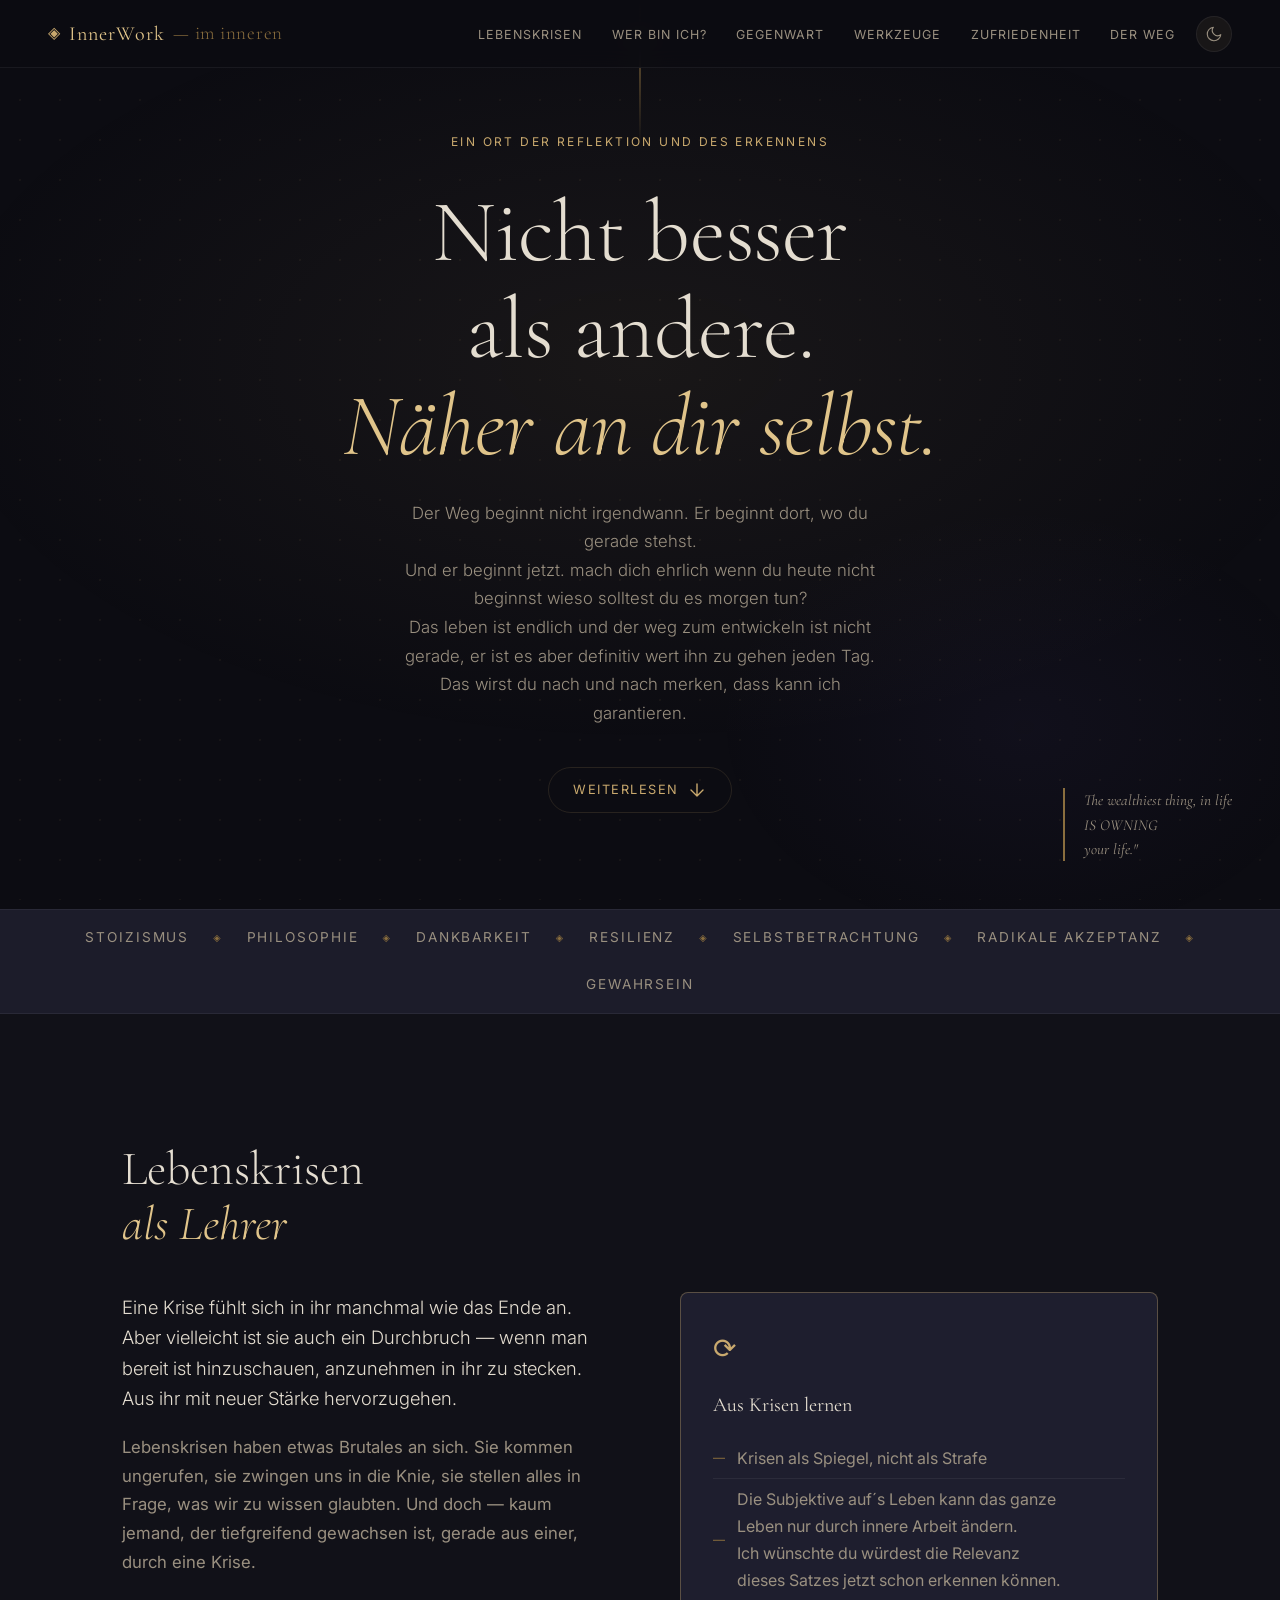
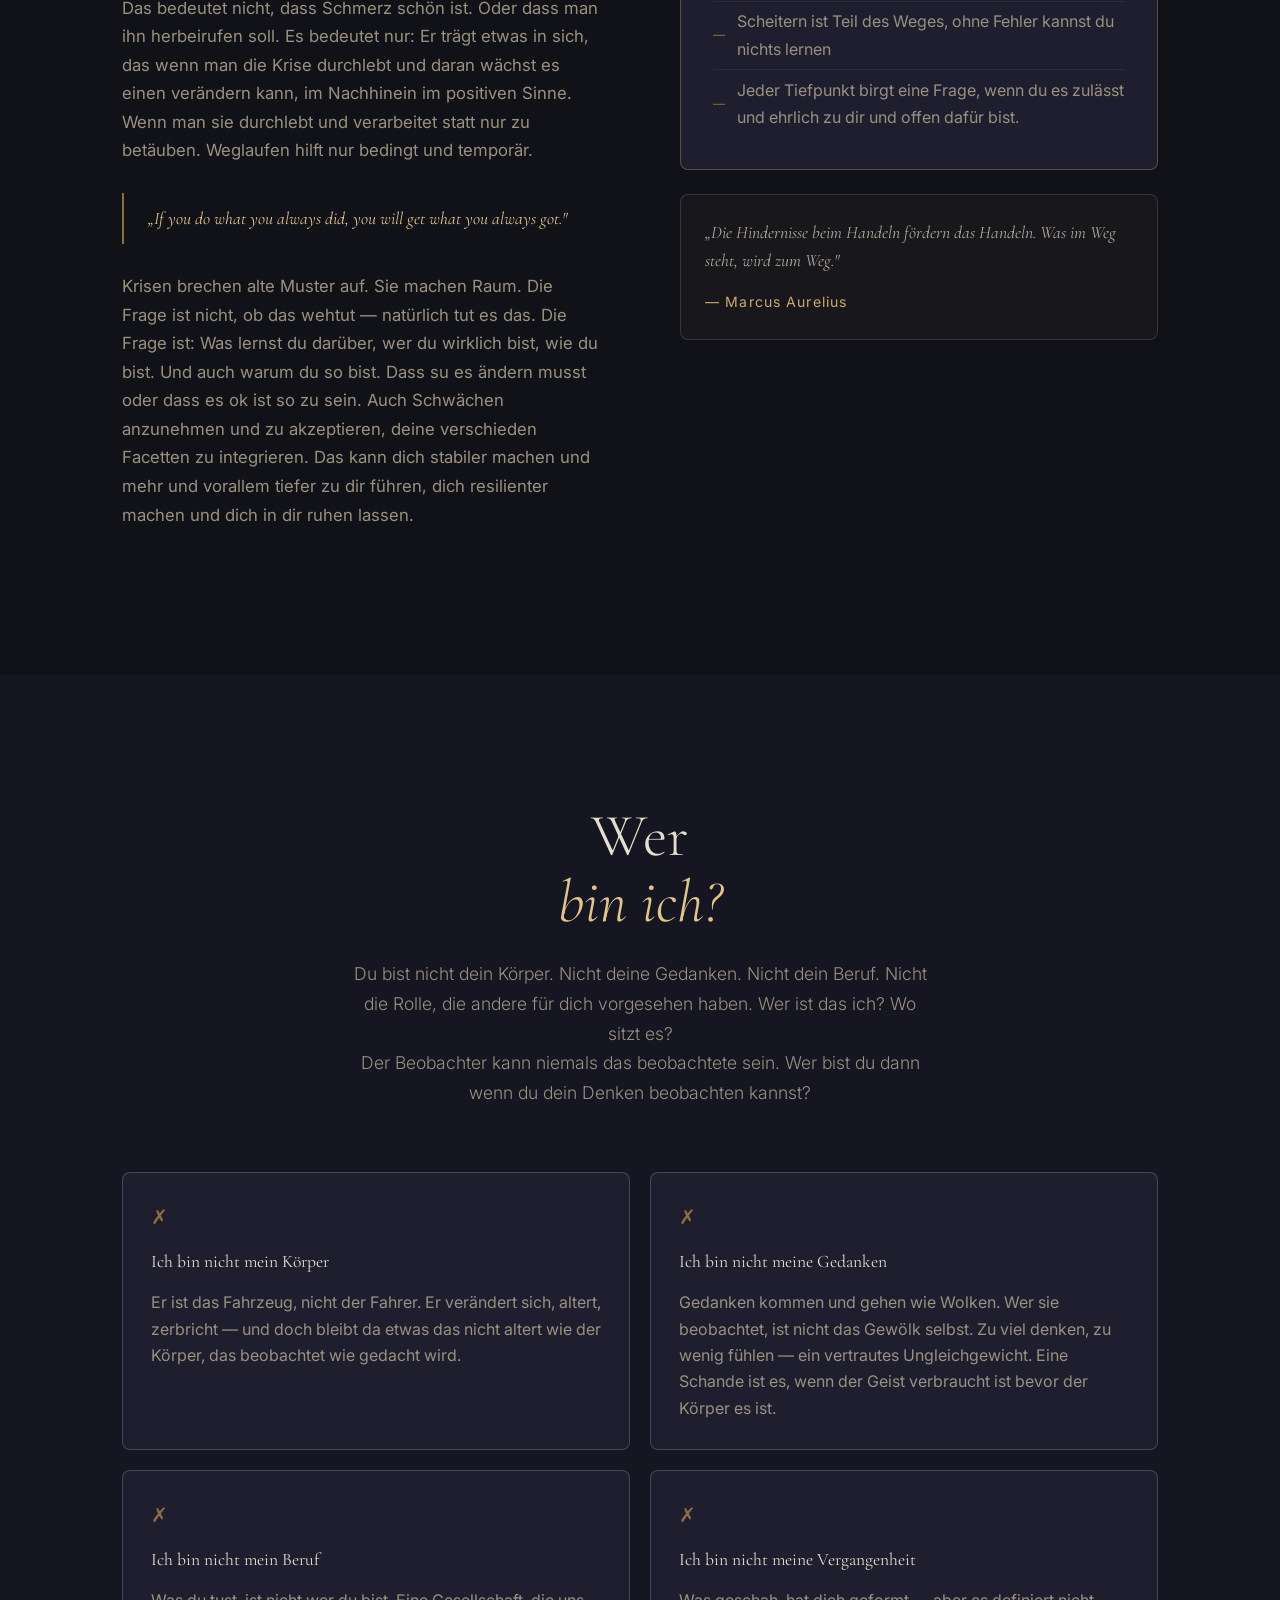
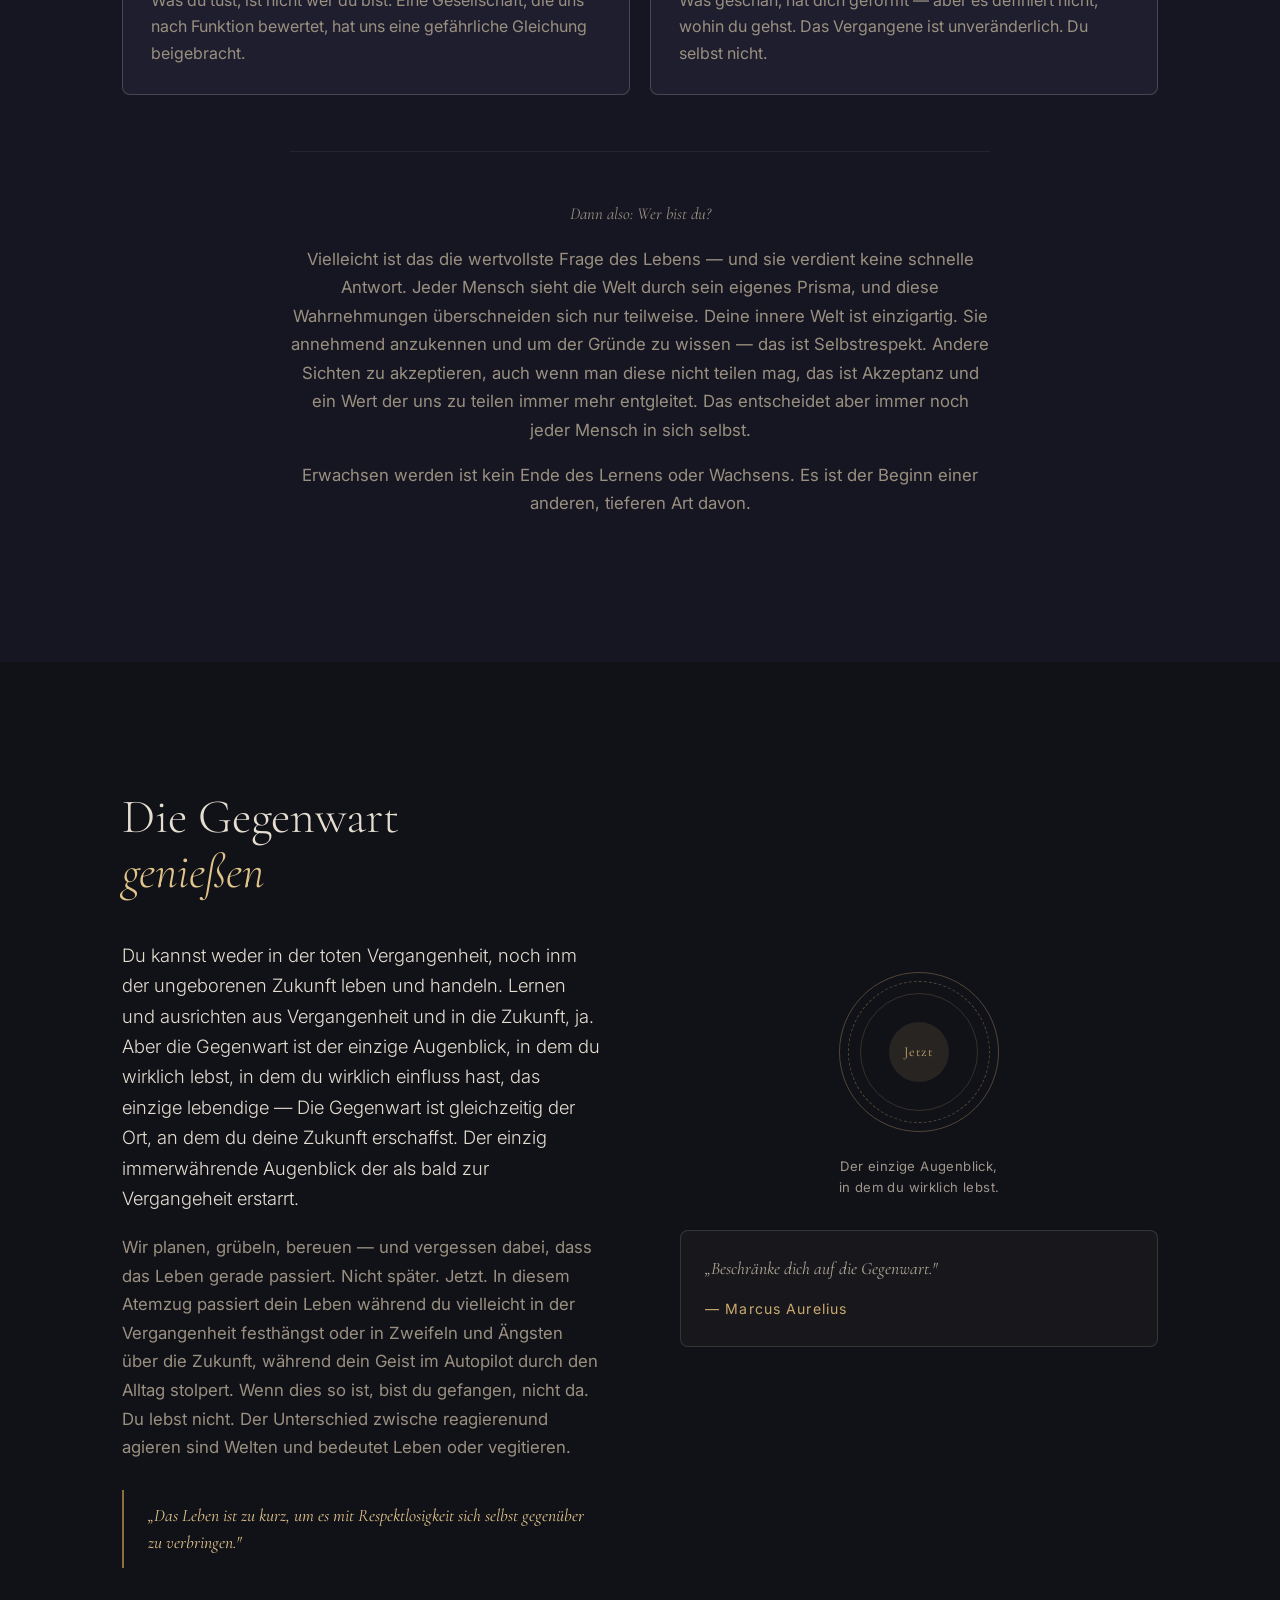
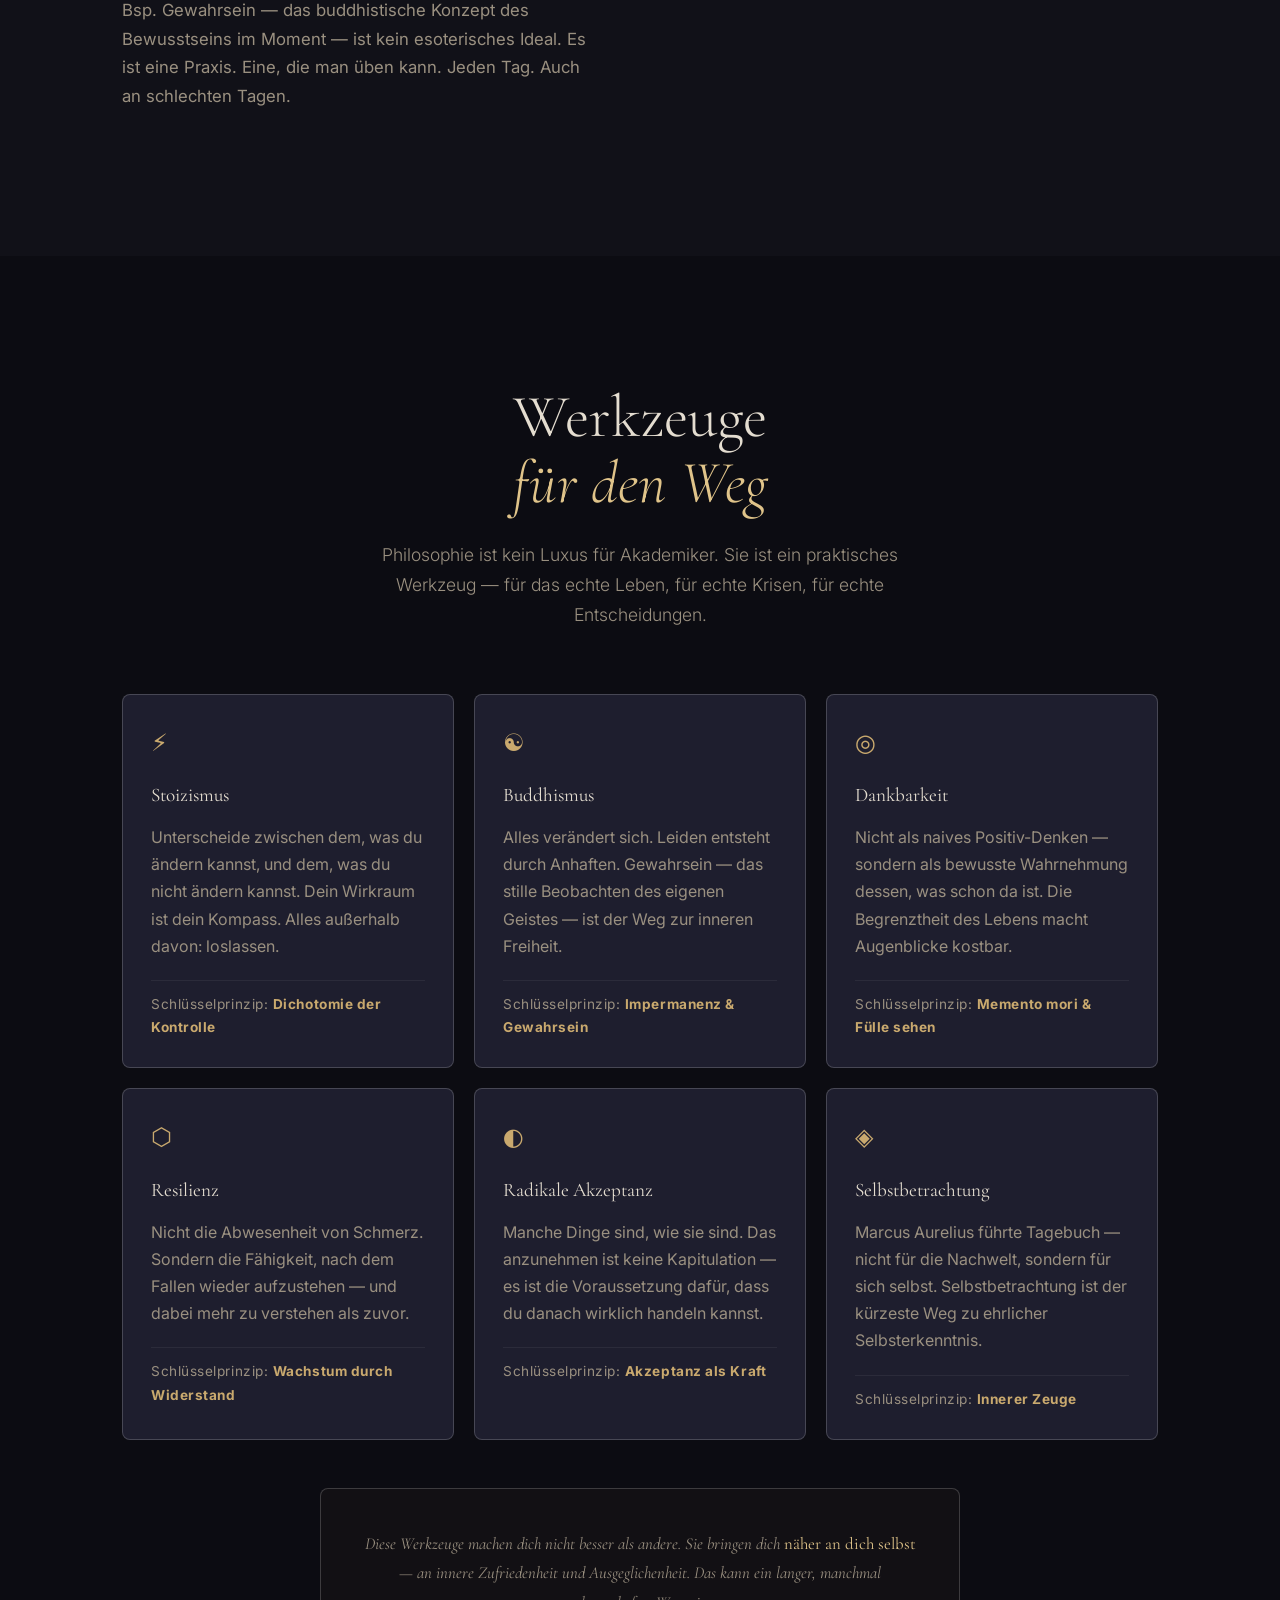
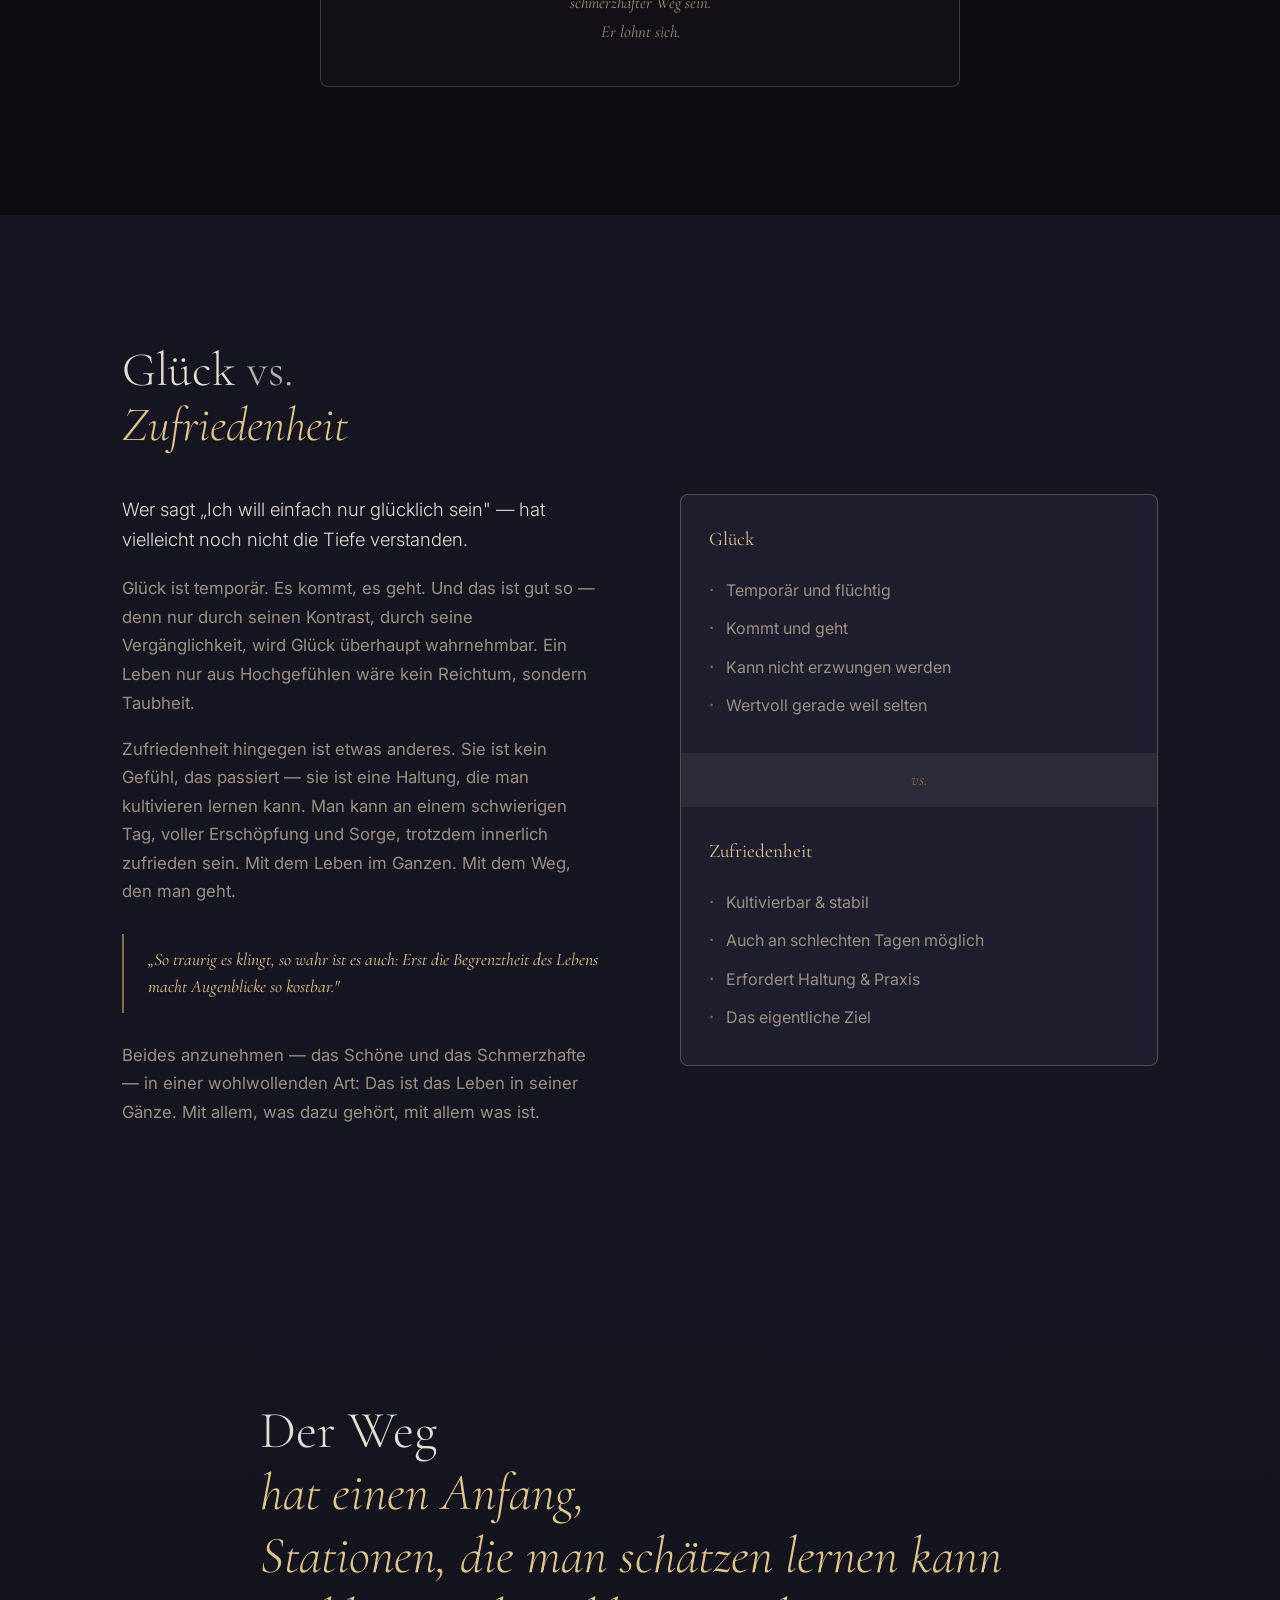
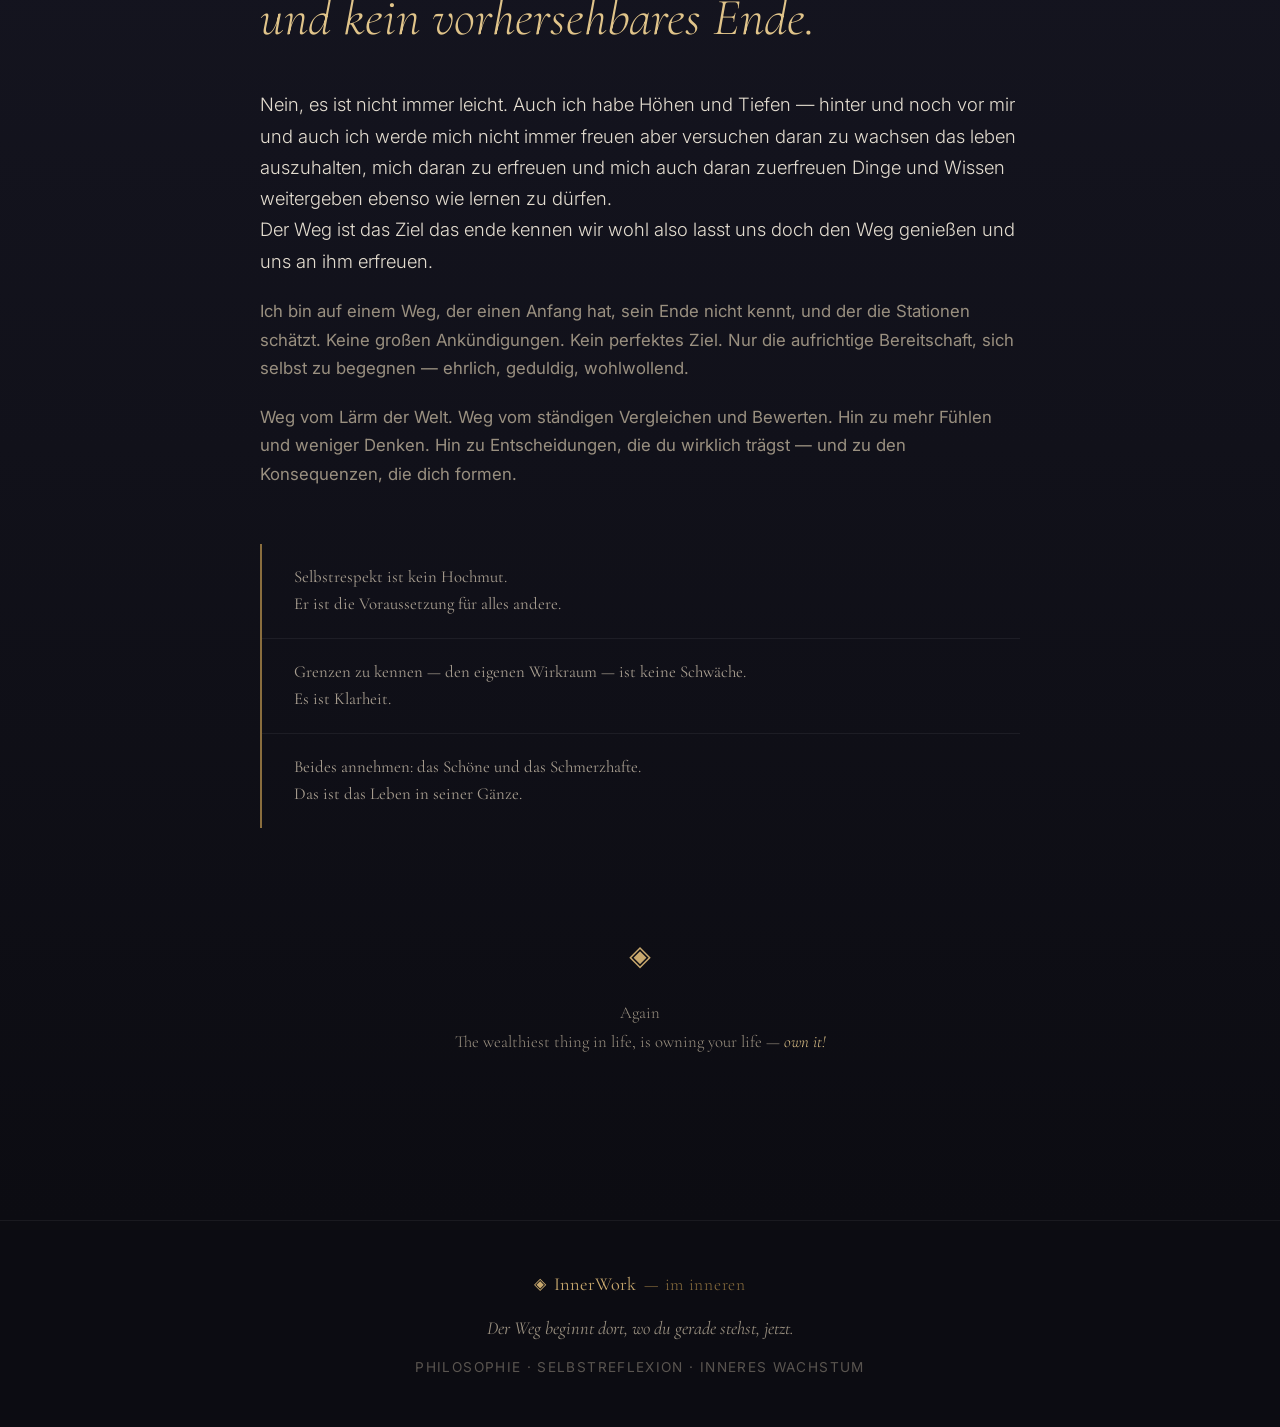
==== commit 23e85e84: "textfix part 1" ====
--- a/index.html
+++ b/index.html
@@ -354,7 +354,7 @@
       <div class="final-content">
         <h2>Der Weg<br/><em>hat einen Anfang,<br/>Stationen, die man schätzen lernen kann und kein vorhersehbares Ende.</em></h2>
         <p class="lead">
-          Nein, es ist nicht immer leicht. Auch ich habe Höhen und Tiefen — hinter und noch vor mir und auchich werde mich nicht immer freuen  aber versuchen daran zu wachsen das leben auszuhalten, mich daran zu erfreuen und mich daran erfreuen auch dinge weiter geben ebenso wie lernen zu dürfen.
+          Nein, es ist nicht immer leicht. Auch ich habe Höhen und Tiefen — hinter und noch vor mir und auch ich werde mich nicht immer freuen aber versuchen daran zu wachsen das leben auszuhalten, mich daran zu erfreuen und mich auch daran zuerfreuen Dinge und Wissen weitergeben ebenso wie lernen zu dürfen.
         <br/>
         Der Weg ist das Ziel das ende kennen wir wohl also lasst uns doch den Weg genießen und uns an ihm erfreuen.
         </p>
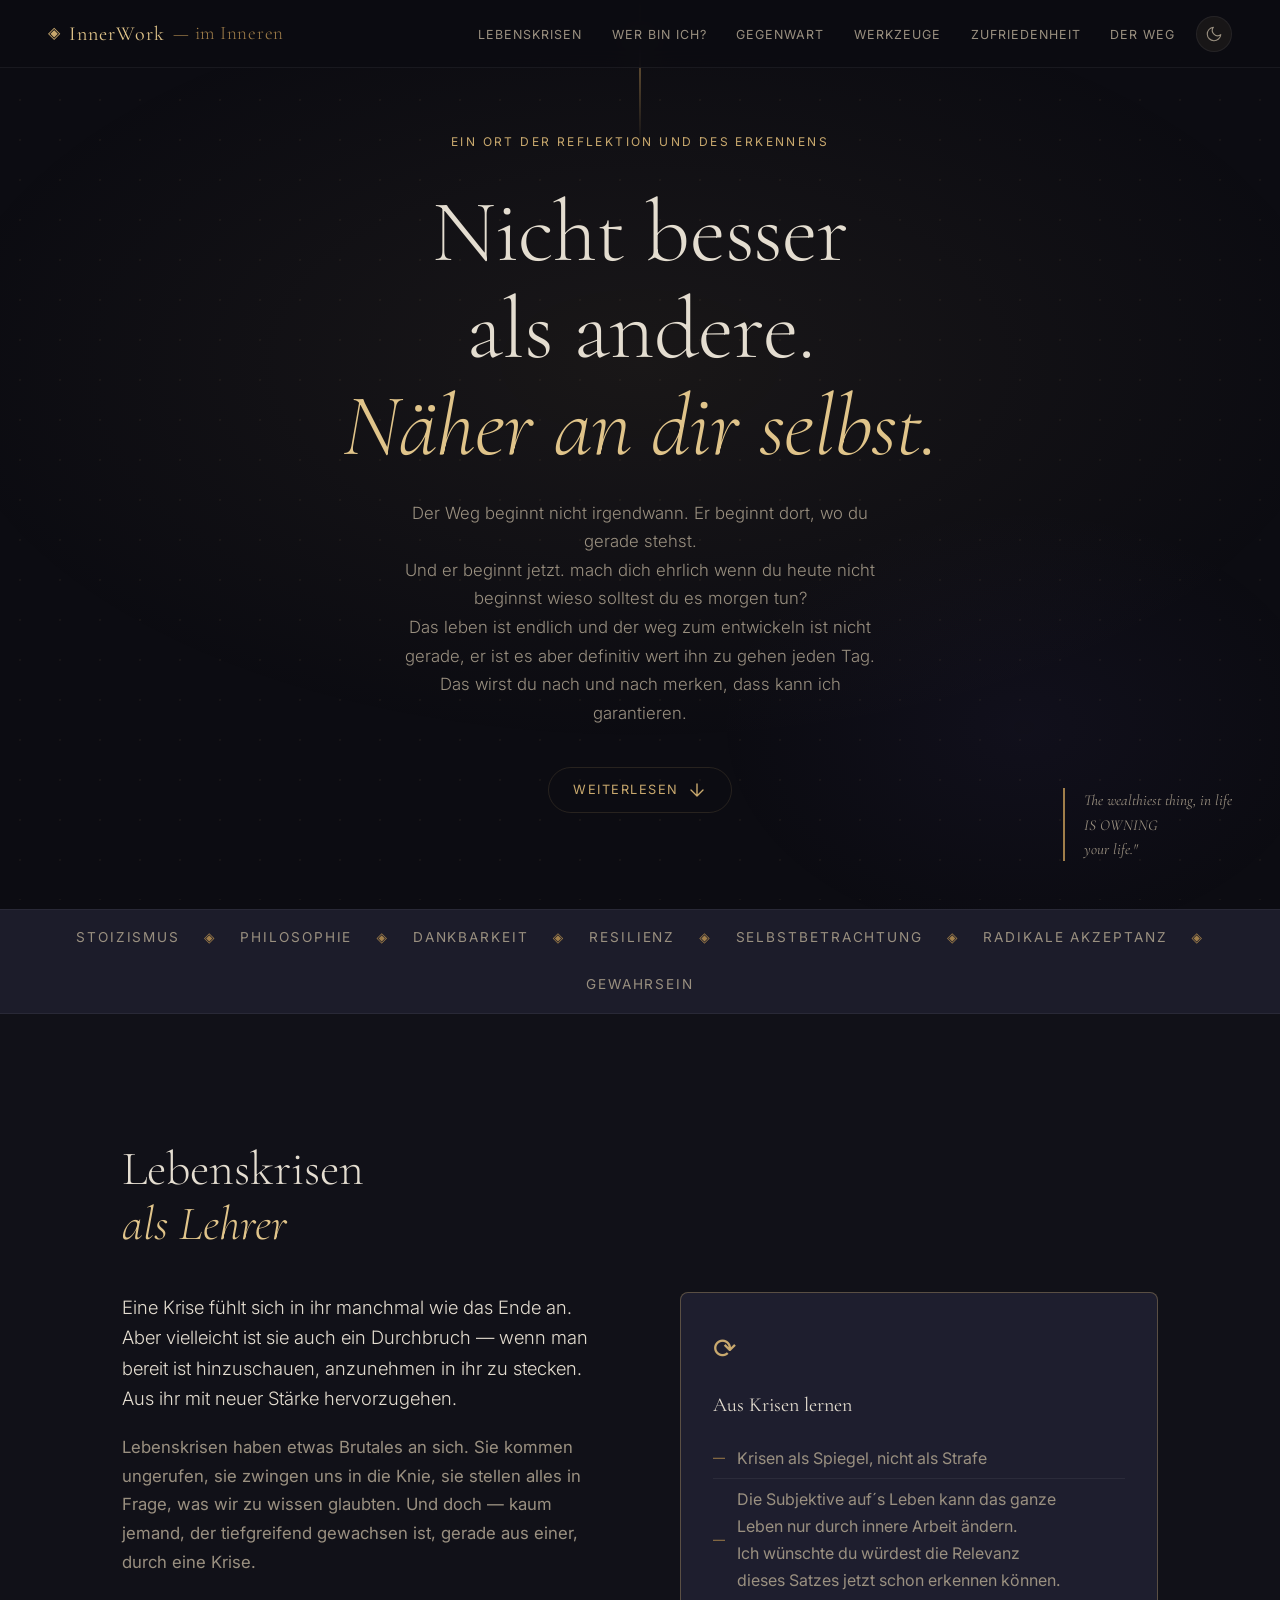
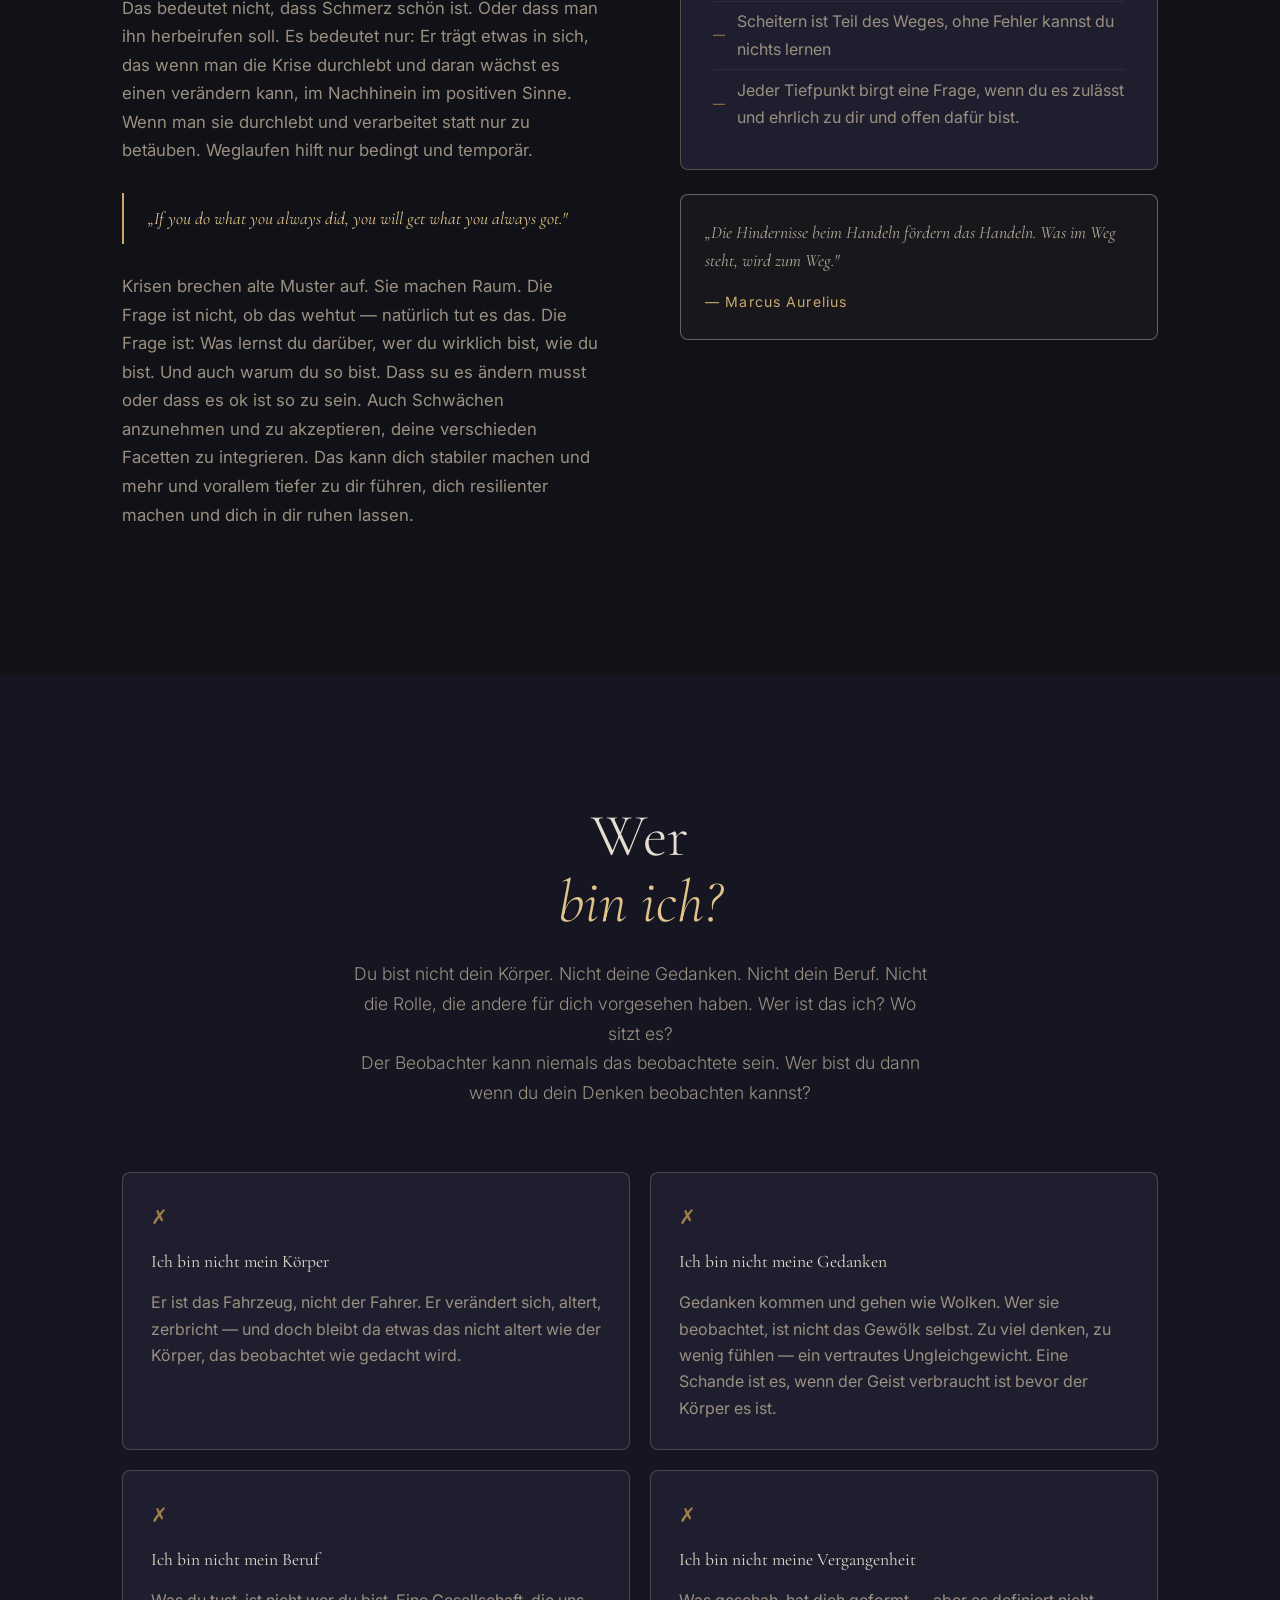
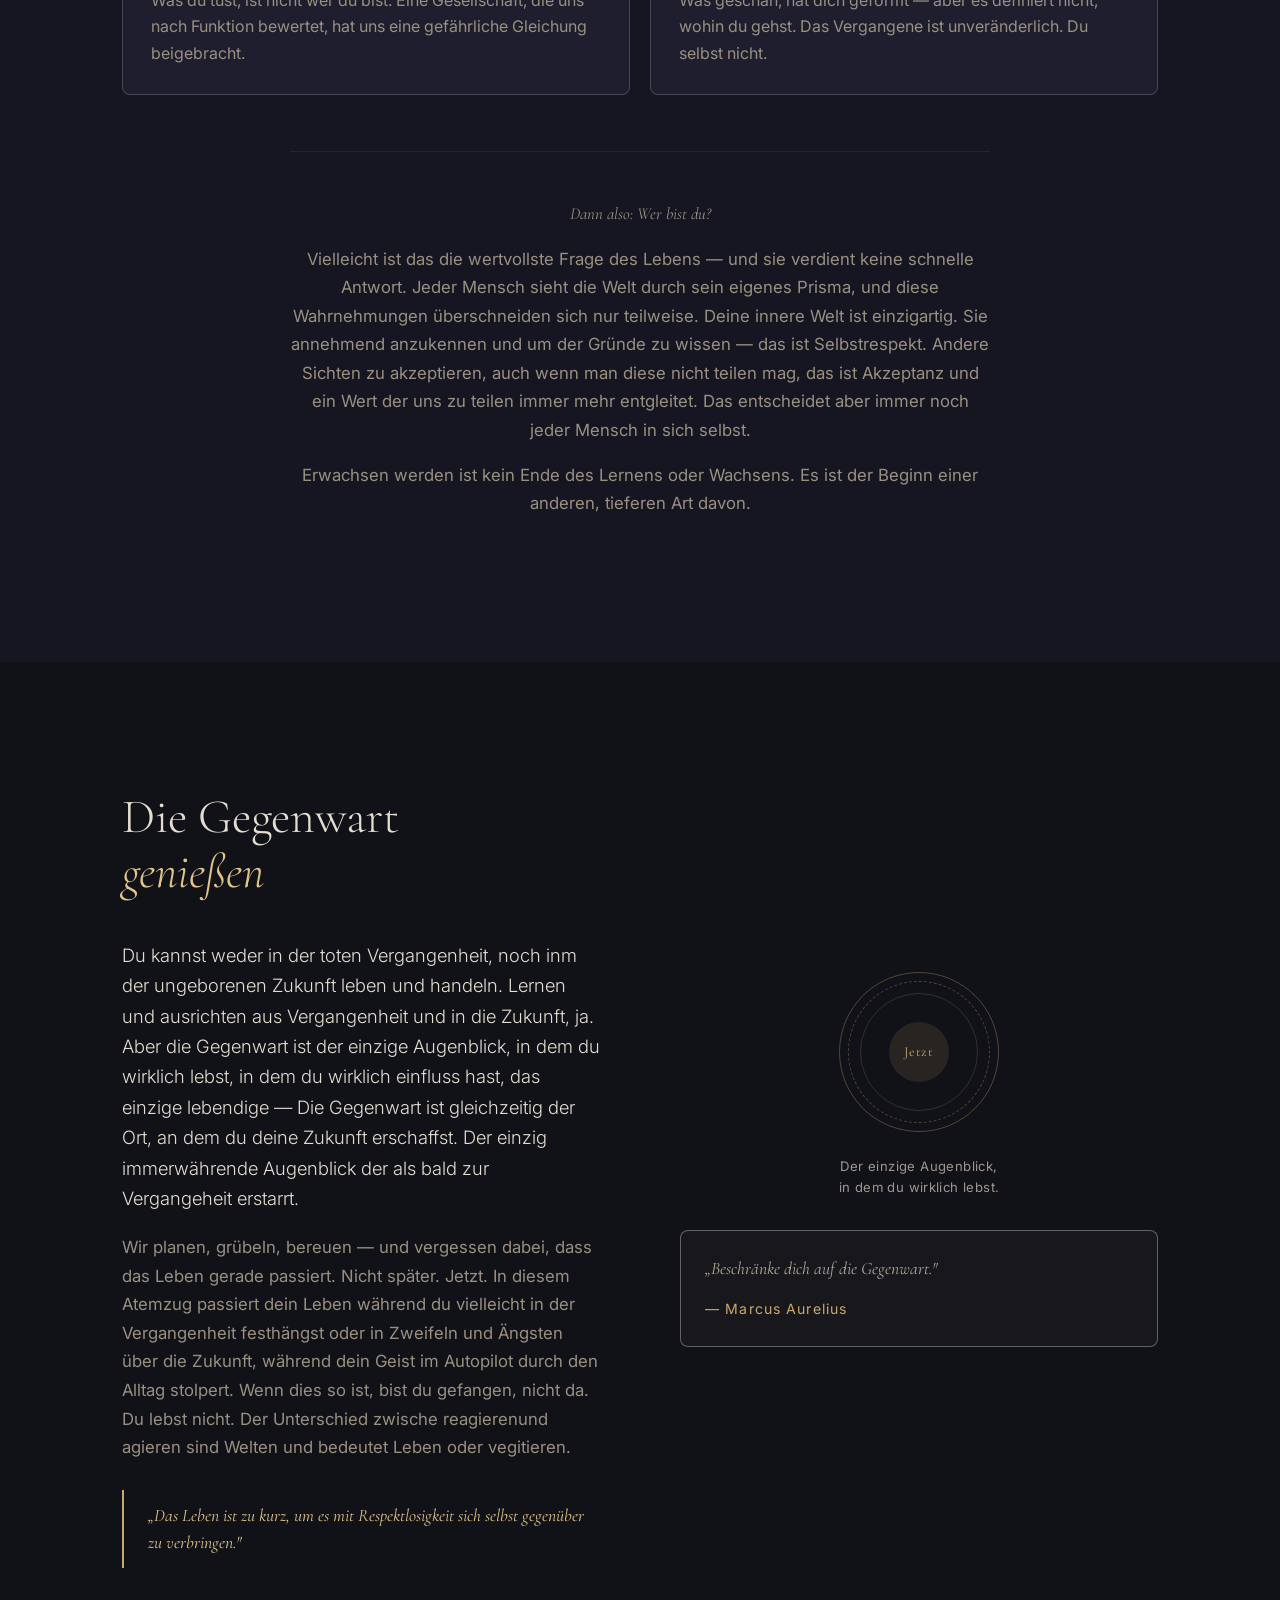
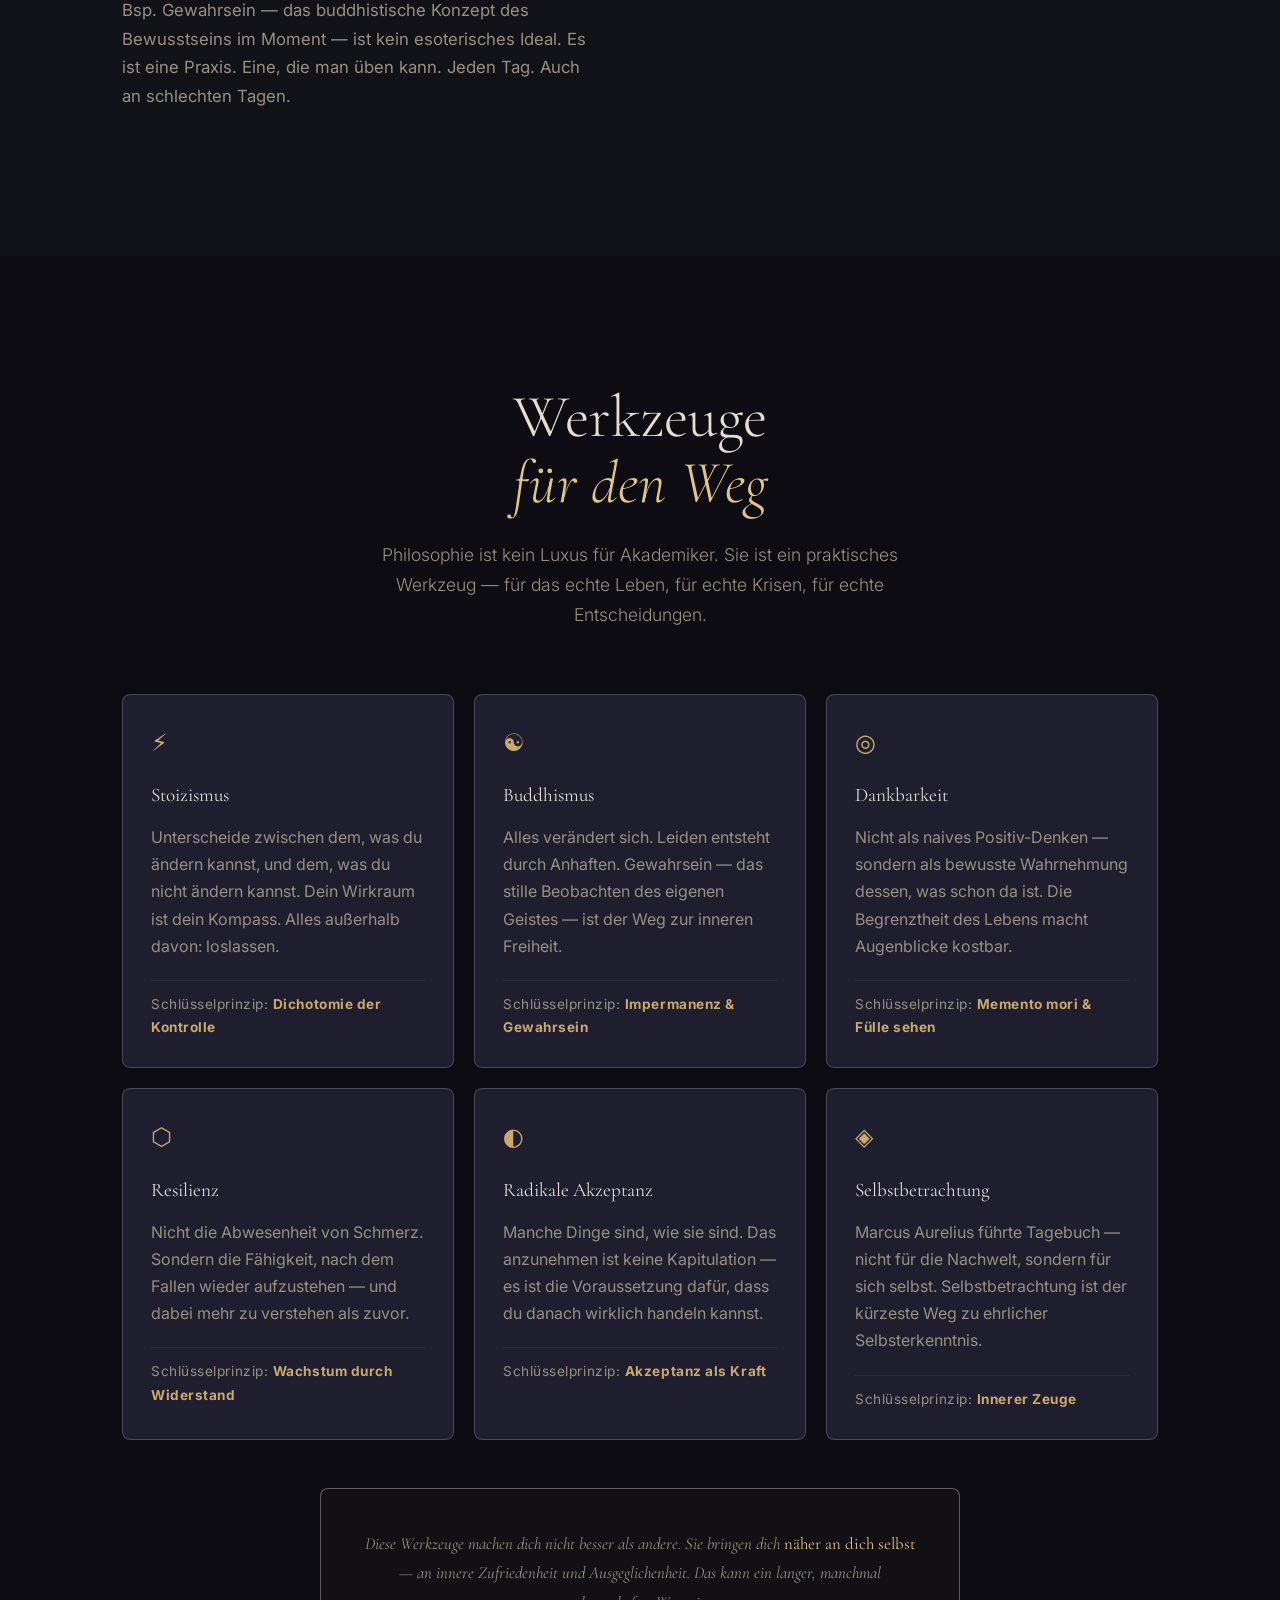
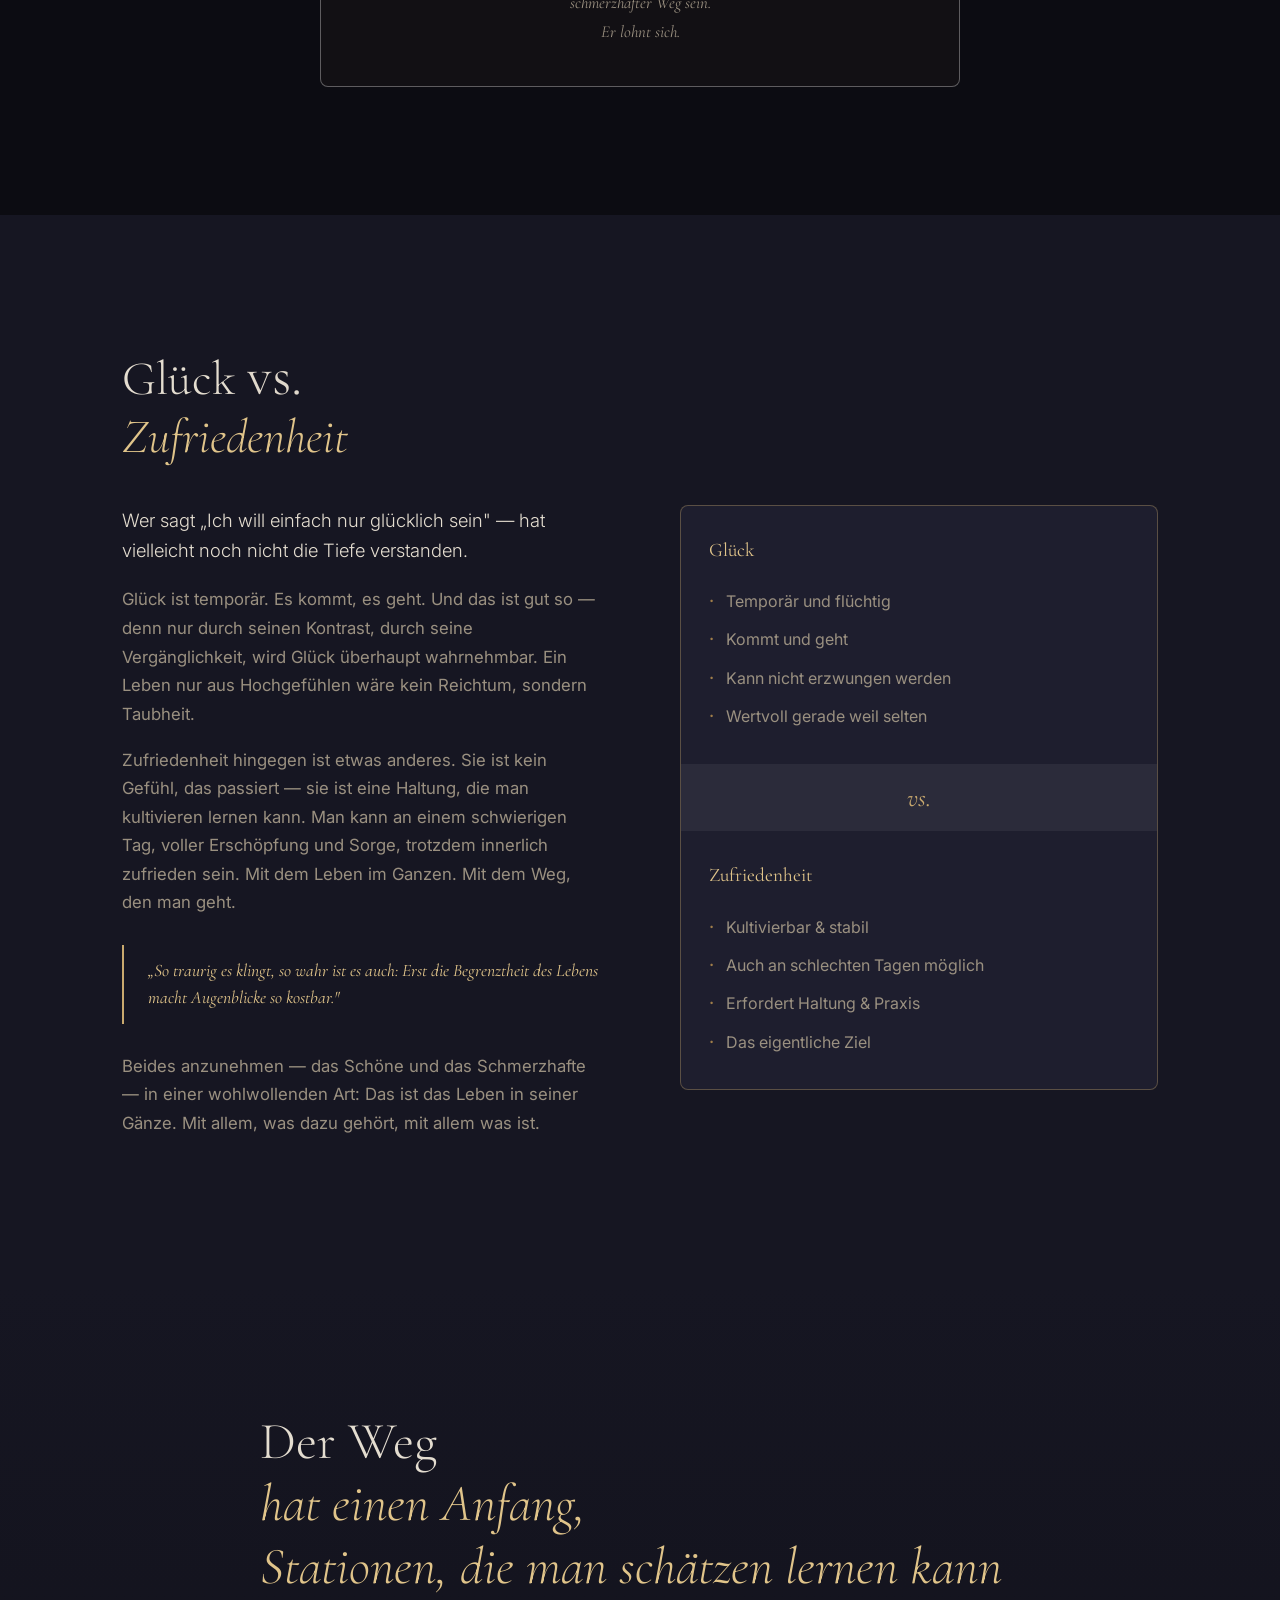
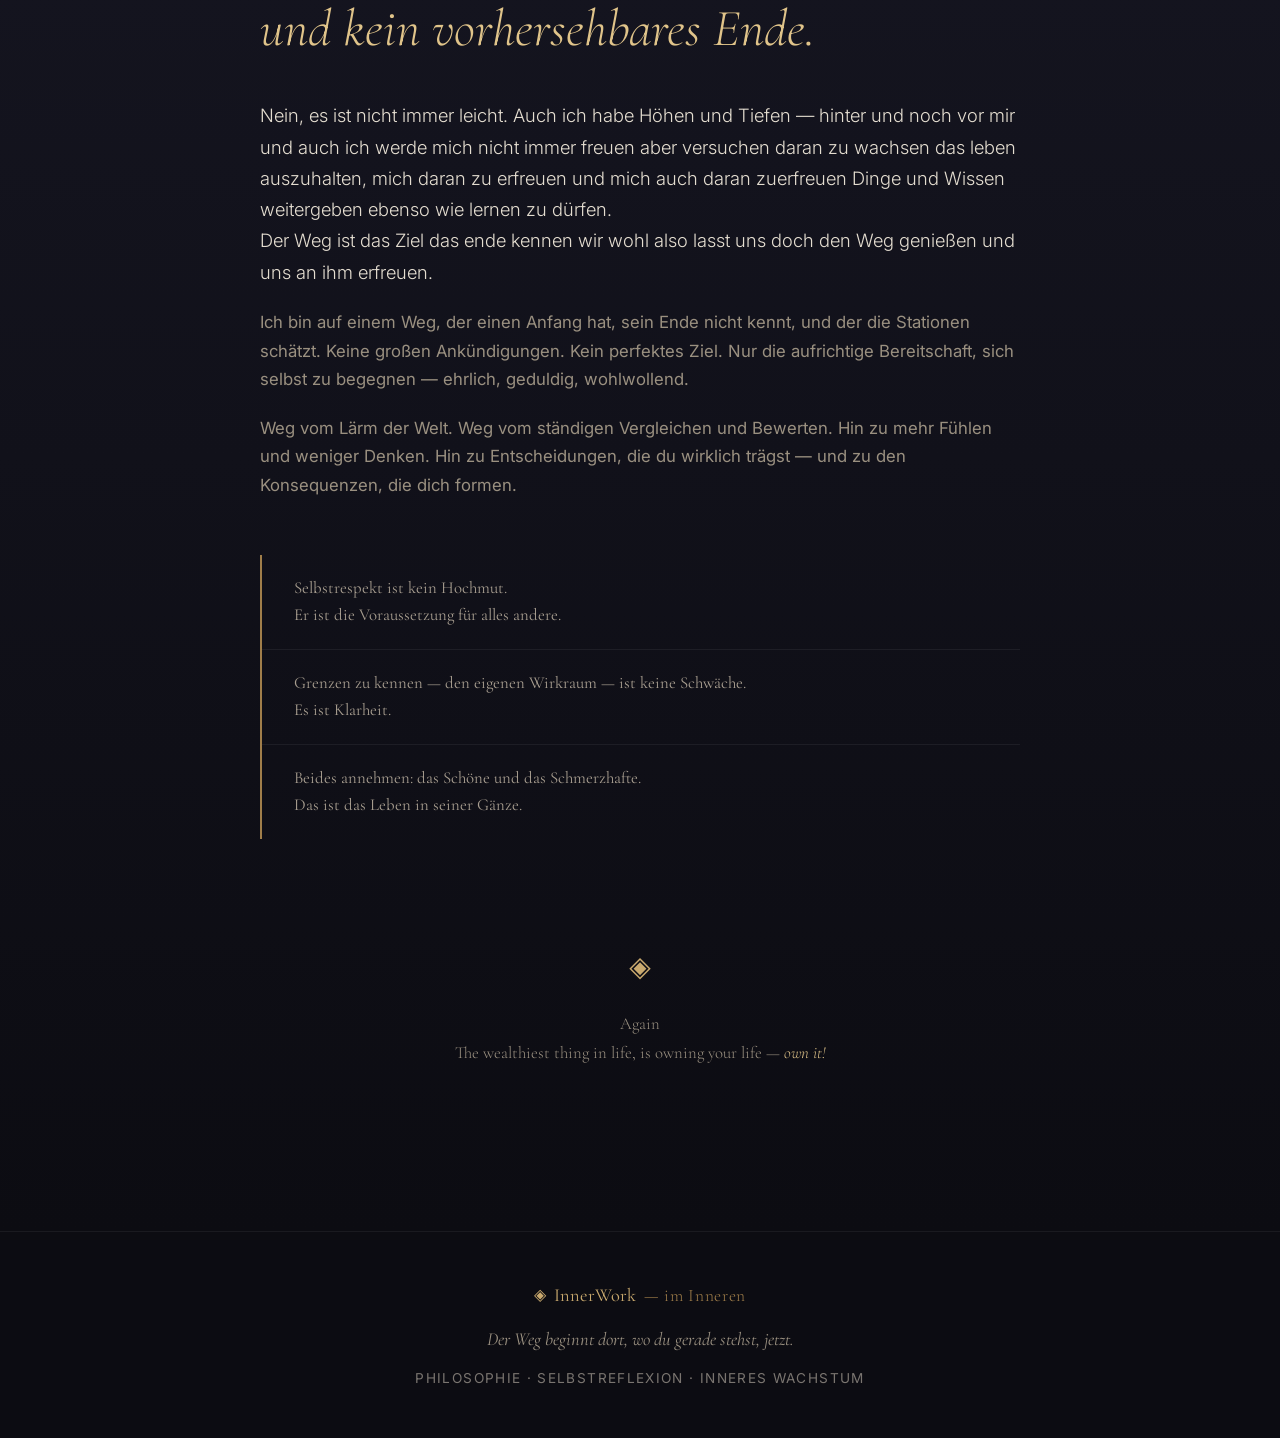
==== commit a919262a: "textfix part 1contrast fixing" ====
--- a/index.html
+++ b/index.html
@@ -17,7 +17,7 @@
     <div class="nav-inner">
       <a href="#home" class="nav-logo">
         <span class="logo-mark">◈</span>
-        InnerWork <span class="logo-sub">— im inneren</span>
+        InnerWork <span class="logo-sub">— im Inneren</span>
       </a>
       <button class="nav-toggle" id="navToggle" aria-label="Menü öffnen">
         <span></span><span></span><span></span>
@@ -385,7 +385,7 @@
   <footer class="footer">
     <div class="footer-inner">
       <div class="footer-logo">
-        <span class="logo-mark">◈</span> InnerWork <span class="logo-sub">— im inneren</span>
+        <span class="logo-mark">◈</span> InnerWork <span class="logo-sub">— im Inneren</span>
       </div>
       <p class="footer-motto">Der Weg beginnt dort, wo du gerade stehst, jetzt.</p>
       <p class="footer-copy">Philosophie · Selbstreflexion · Inneres Wachstum</p>
--- a/style.css
+++ b/style.css
@@ -11,11 +11,11 @@
 
   --gold:       #c9a96e;
   --gold-light: #e0c48a;
-  --gold-dim:   #8a6e3e;
+  --gold-dim:   #a07e4a;
 
   --text:       #e4ddd0;
   --text-dim:   #9a9080;
-  --text-faint: #5a5550;
+  --text-faint: #7a7570;
 
   --border:     rgba(201, 169, 110, 0.15);
   --border-dim: rgba(255, 255, 255, 0.06);
@@ -385,7 +385,7 @@
 
 .band-inner .sep {
   color: var(--gold-dim);
-  font-size: 0.6rem;
+  font-size: 0.85rem;
 }
 
 /* =============================================
@@ -445,7 +445,8 @@
 
 .heading-vs {
   font-style: normal;
-  color: #b8b0a4;
+  color: #e0d8cc;
+  font-size: 1.2em;
 }
 
 .section-text h2 em,
@@ -469,7 +470,7 @@
 }
 
 .section-text blockquote {
-  border-left: 2px solid var(--gold-dim);
+  border-left: 2px solid var(--gold);
   padding: 0.75rem 0 0.75rem 1.5rem;
   margin: 1.75rem 0;
   font-family: var(--font-serif);
@@ -554,7 +555,7 @@
 
 .aurelius-quote {
   padding: 1.5rem;
-  border: 1px solid rgba(255, 255, 255, 0.13);
+  border: 1px solid rgba(255, 255, 255, 0.32);
   border-radius: 8px;
   background: rgba(201, 169, 110, 0.04);
 }
@@ -784,7 +785,7 @@
   margin: 0 auto;
   text-align: center;
   padding: 2.5rem;
-  border: 1px solid rgba(255, 255, 255, 0.18);
+  border: 1px solid rgba(255, 255, 255, 0.32);
   border-radius: 8px;
   background: rgba(201, 169, 110, 0.03);
 }
@@ -851,8 +852,8 @@
   background: var(--border-dim);
   font-family: var(--font-serif);
   font-style: italic;
-  font-size: 1.1rem;
-  color: var(--gold-dim);
+  font-size: 1.6rem;
+  color: var(--gold);
 }
 
 /* =============================================
@@ -1001,7 +1002,7 @@
 
   .section-grid.reverse > * { direction: ltr; }
 
-  .tools-grid { grid-template-columns: repeat(2, 1fr); }
+  .tools-grid { grid-template-columns: repeat(3, 1fr); }
   .identity-grid { grid-template-columns: 1fr; }
 
   .hero-quote-badge { display: none; }
@@ -1022,11 +1023,10 @@
 
   .section { padding: 5rem 0; }
 
-  .tools-grid { grid-template-columns: 1fr; }
+  .tools-grid { grid-template-columns: repeat(2, 1fr); }
 
   .hero-title { font-size: 2.75rem; }
 
-  .band-inner .sep { display: none; }
   .band-inner { gap: 1rem; }
 
   .theme-toggle {
@@ -1047,7 +1047,7 @@
 
   --text:       #1a1814;
   --text-dim:   #3e3b36;
-  --text-faint: #6e6a64;
+  --text-faint: #4a4744;
 
   --border:     rgba(100, 75, 40, 0.25);
   --border-dim: rgba(0, 0, 0, 0.12);
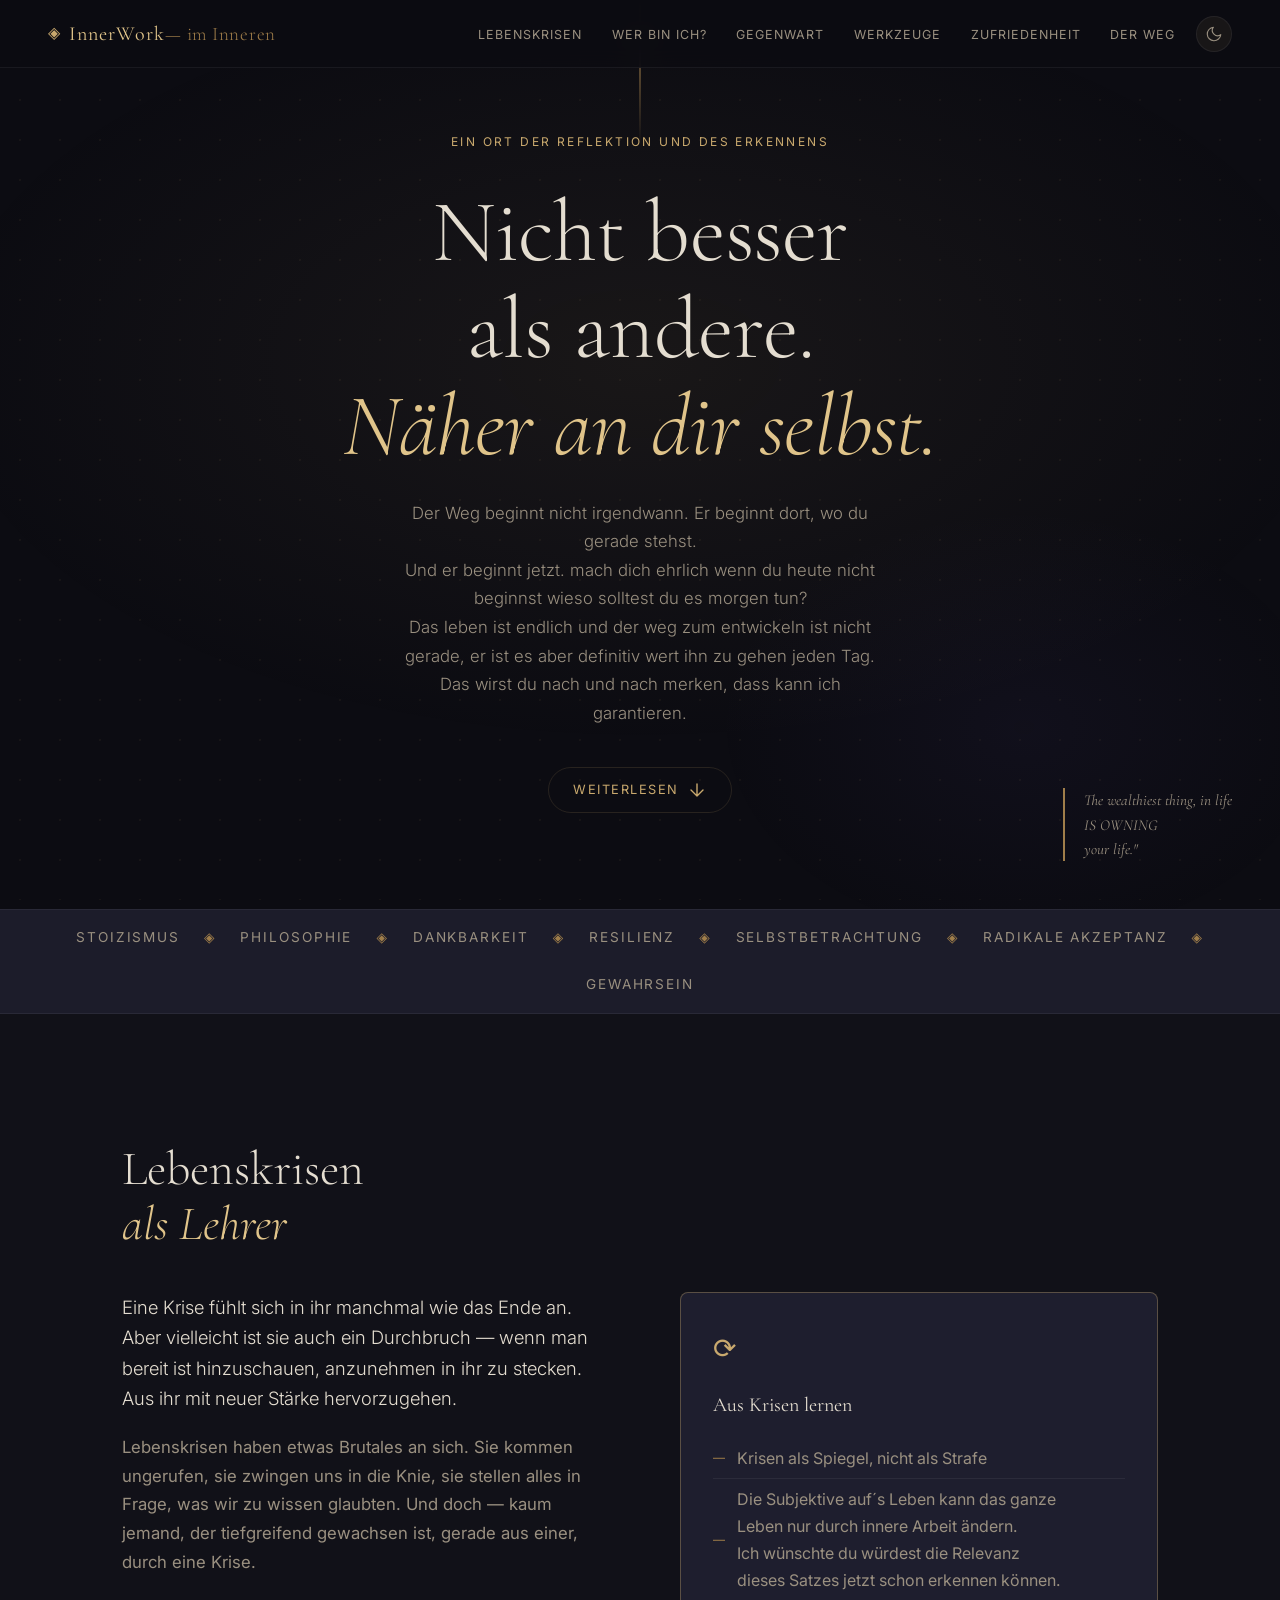
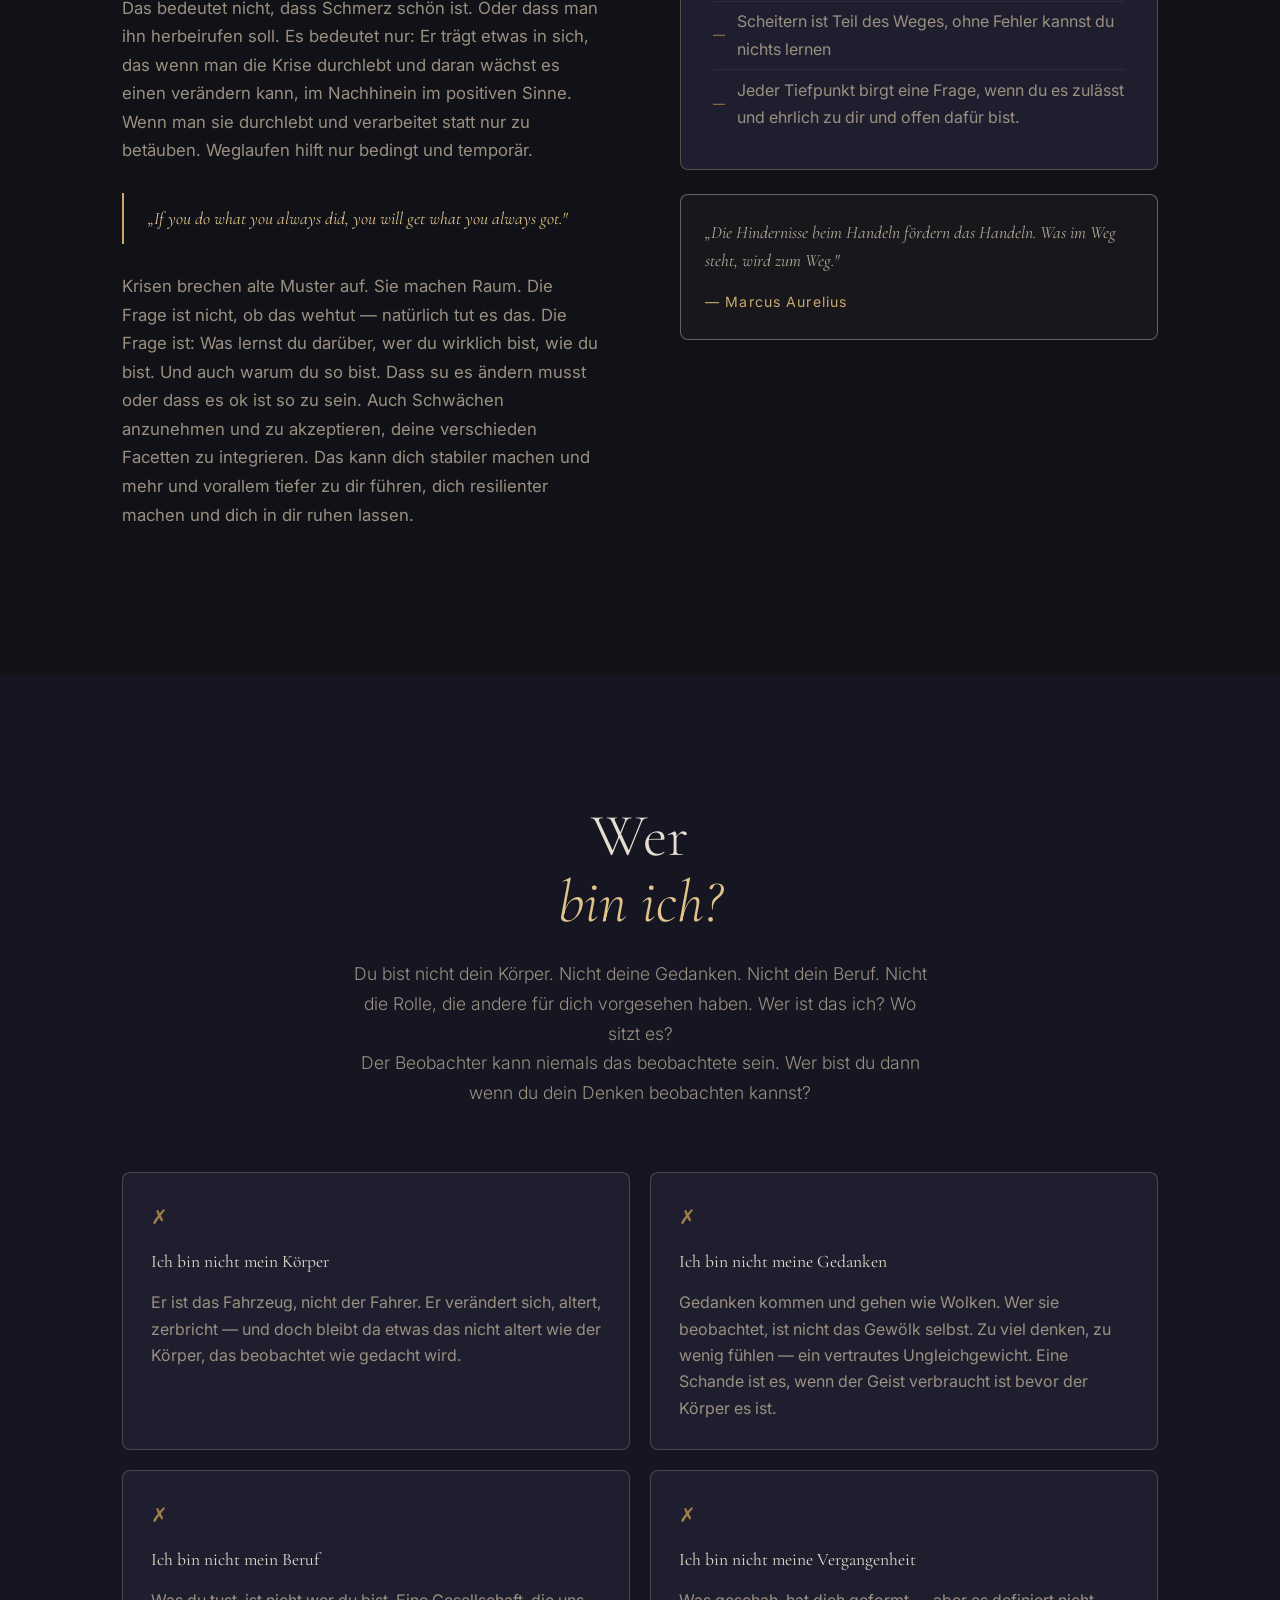
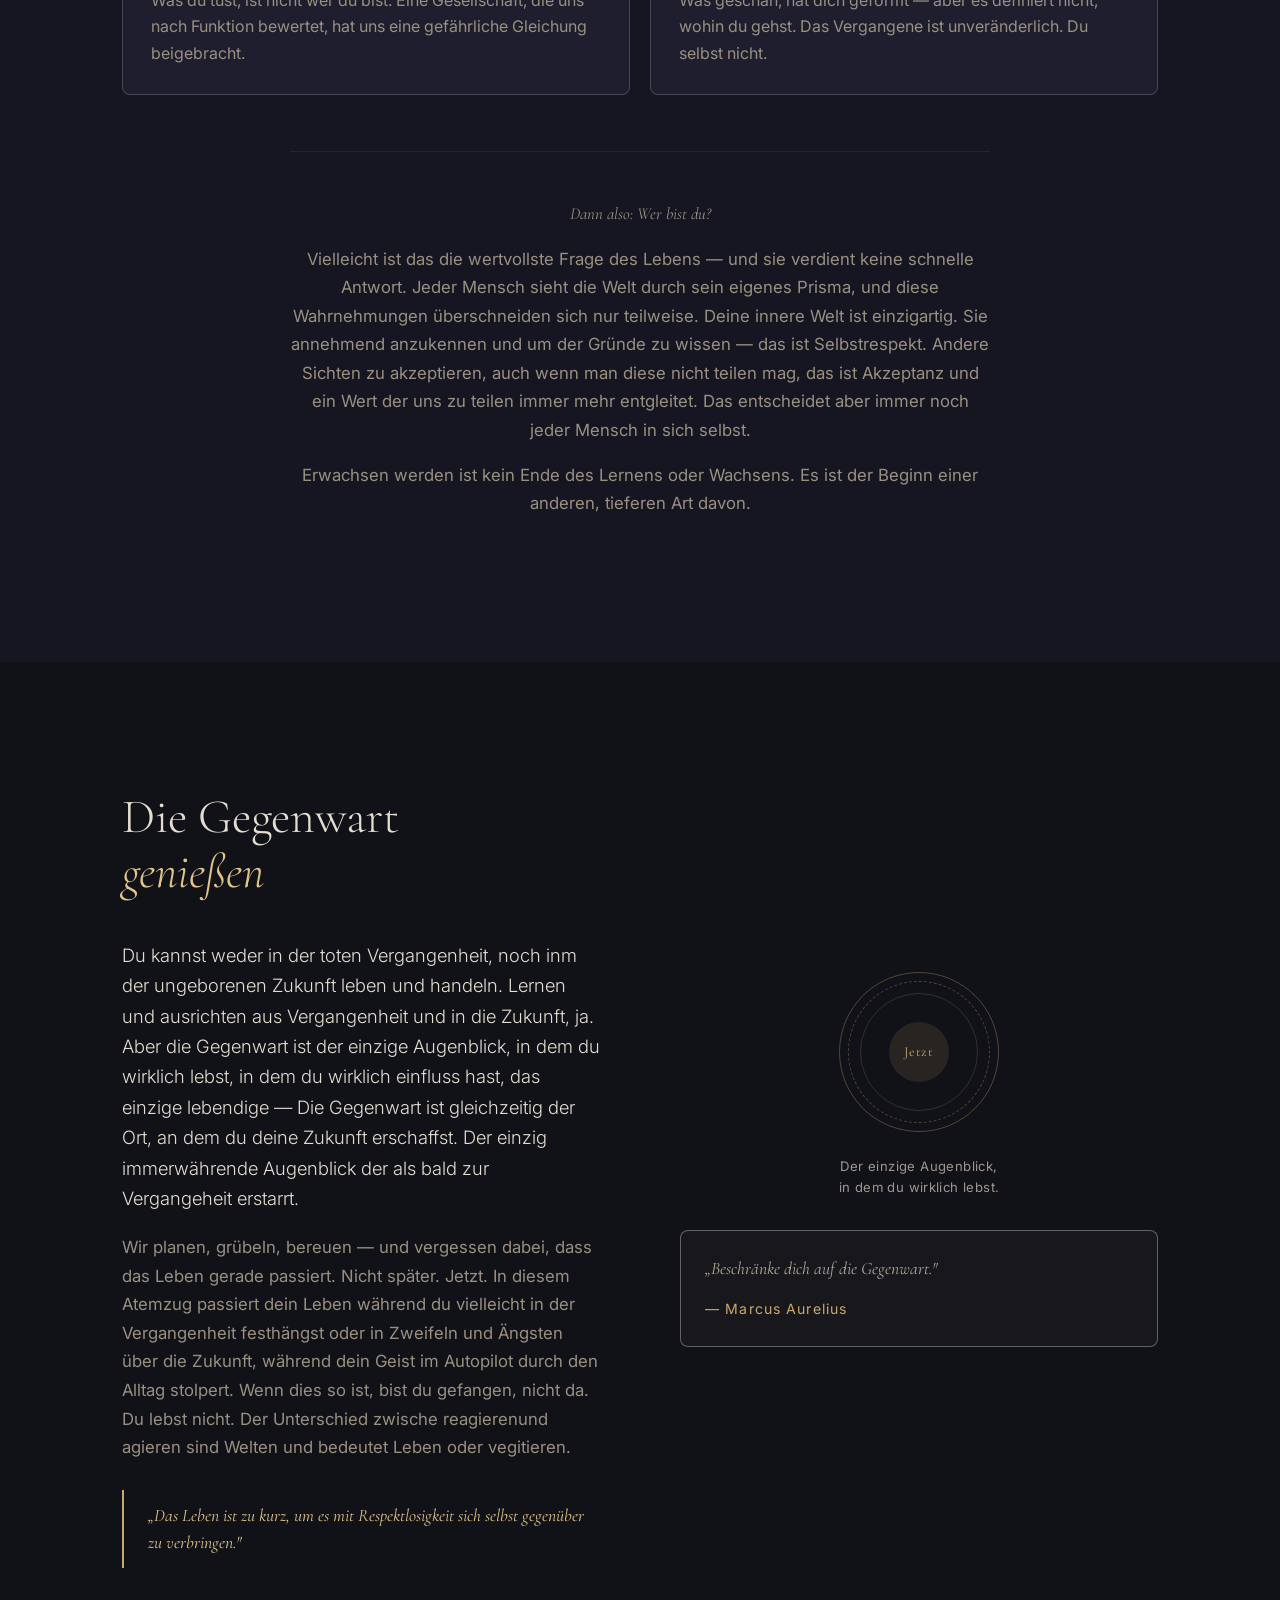
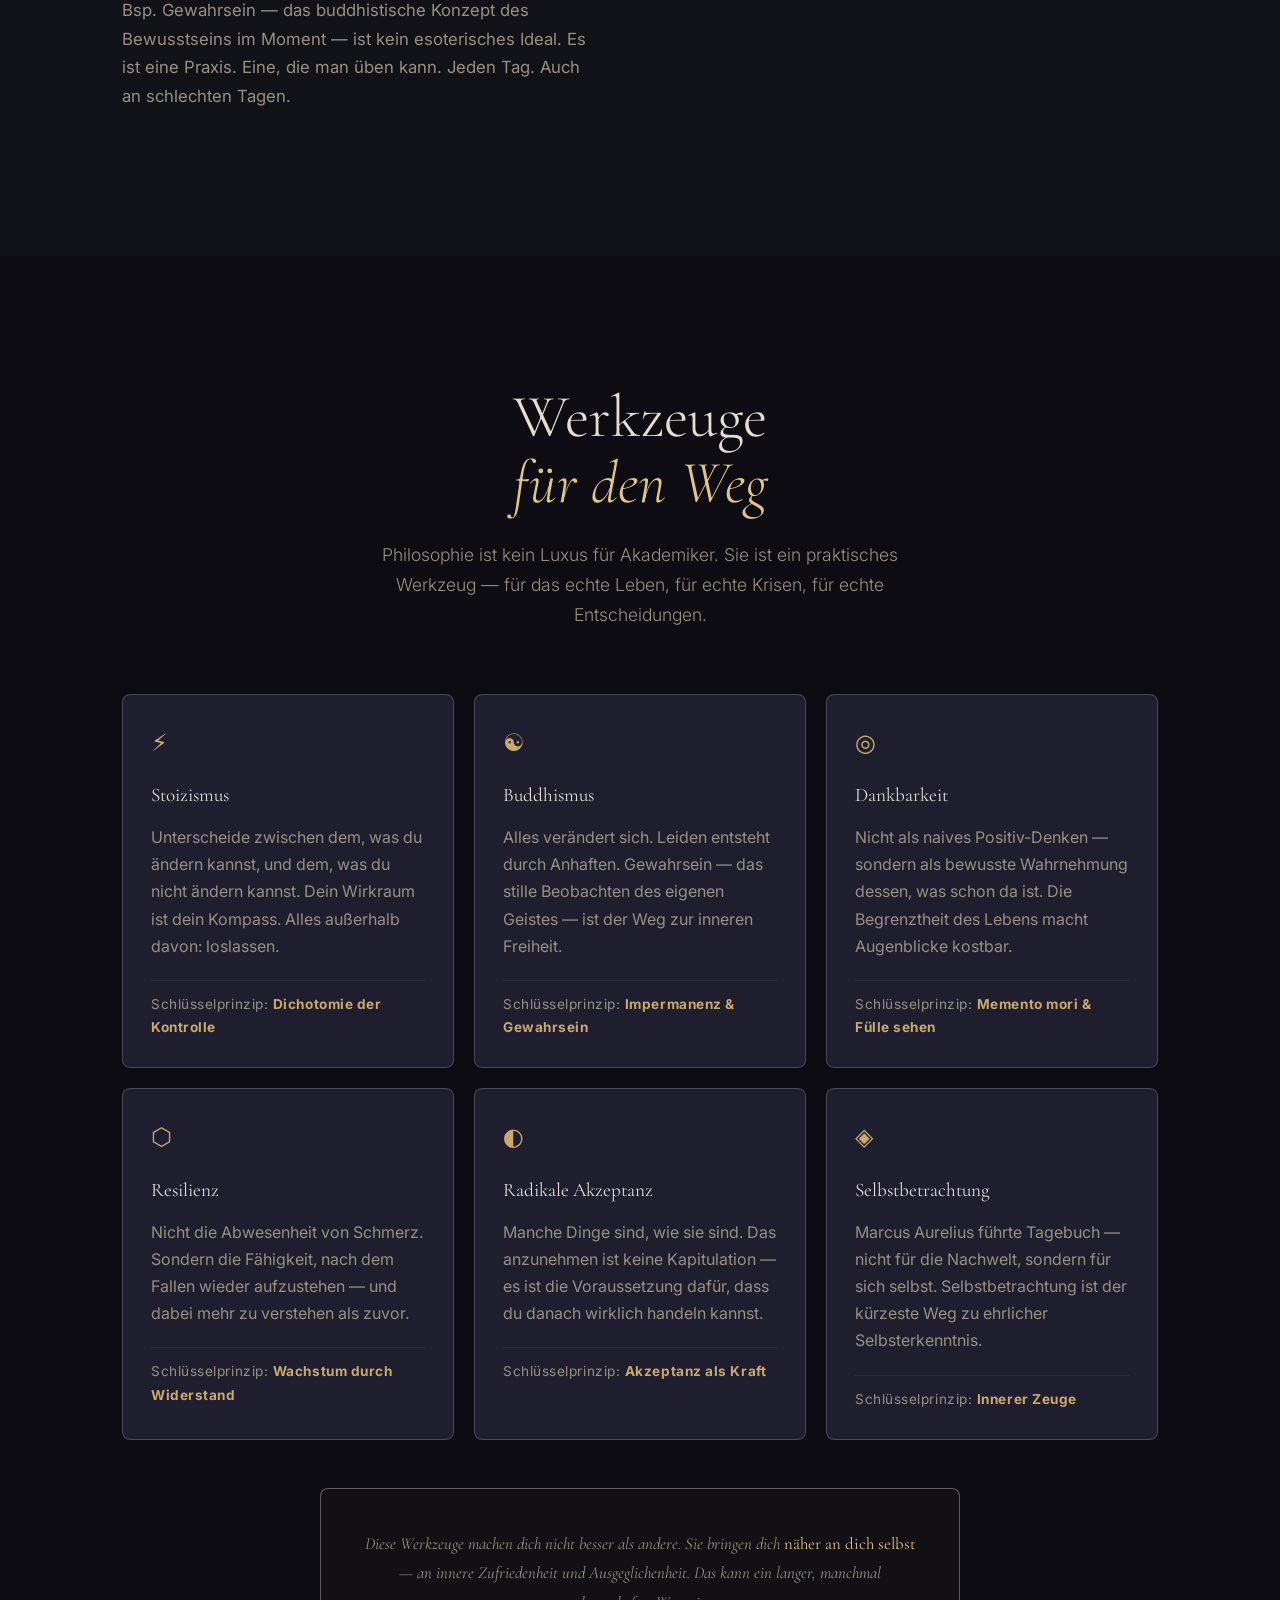
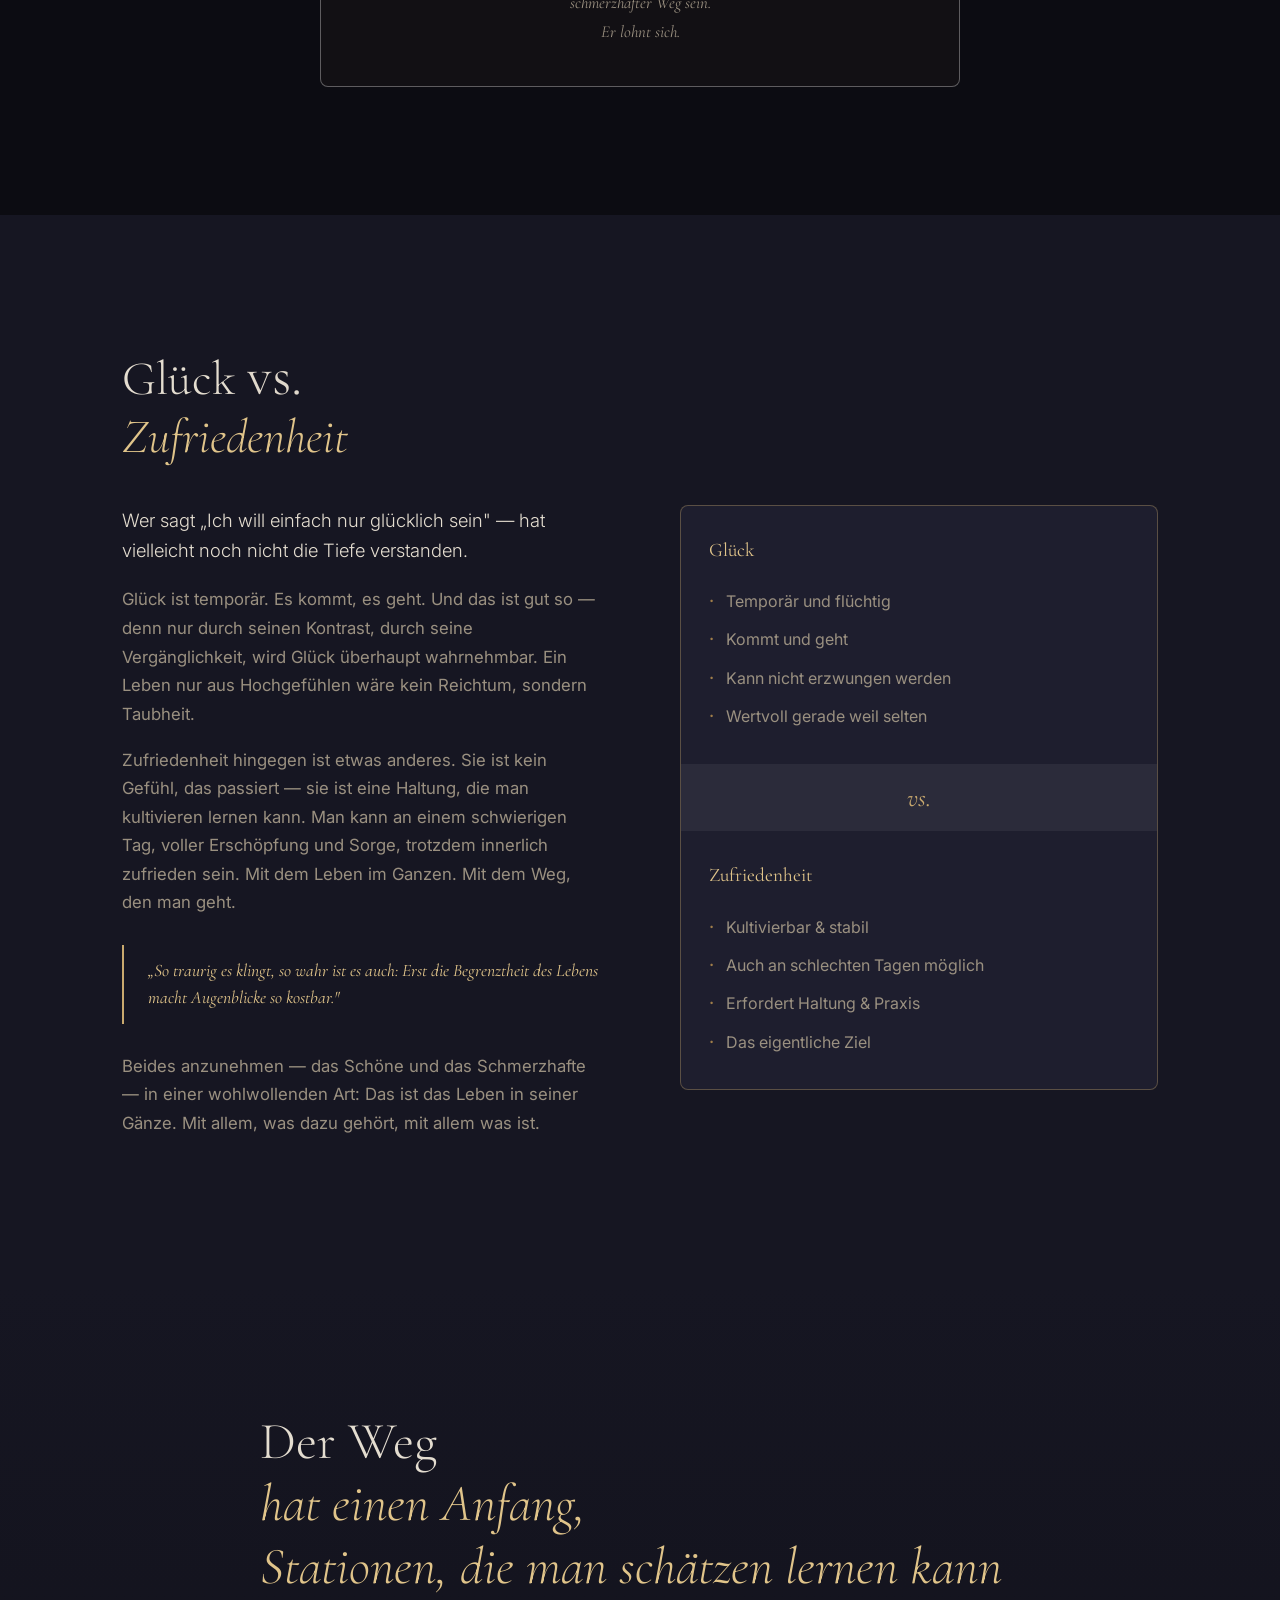
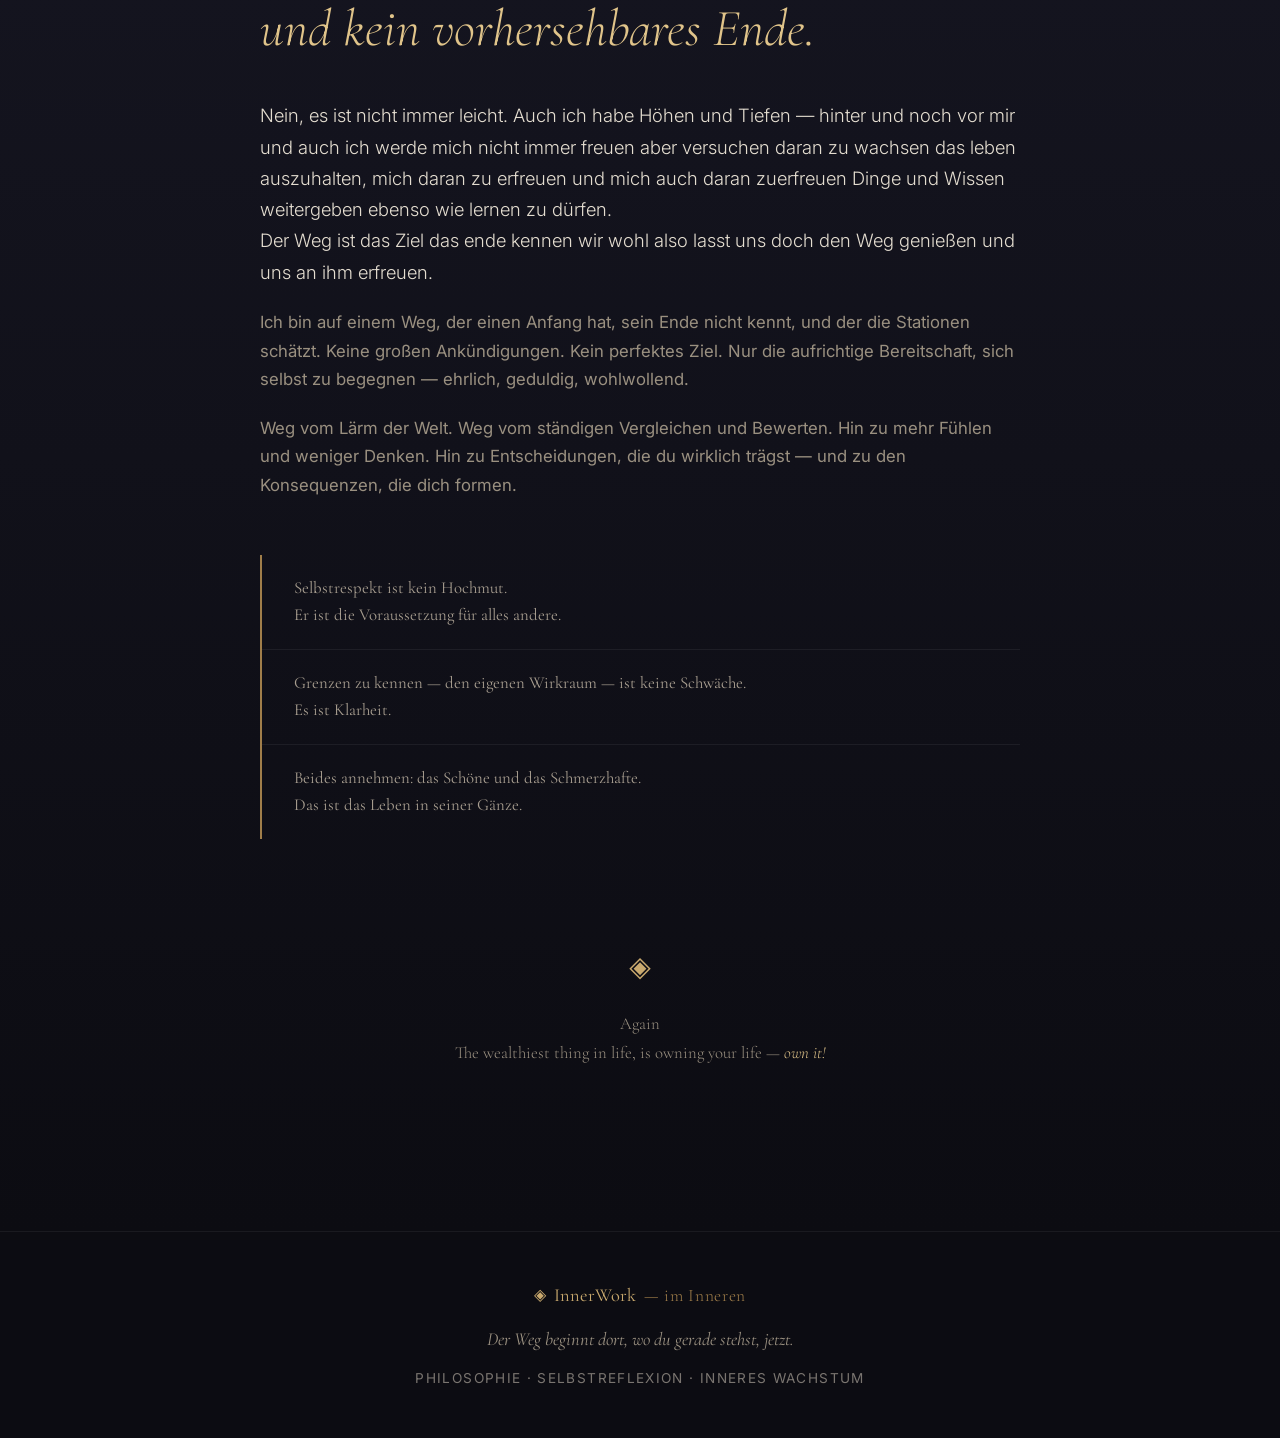
==== commit 42e5a5d0: "fix responsiv behaviour" ====
--- a/index.html
+++ b/index.html
@@ -17,7 +17,7 @@
     <div class="nav-inner">
       <a href="#home" class="nav-logo">
         <span class="logo-mark">◈</span>
-        InnerWork <span class="logo-sub">— im Inneren</span>
+        <span class="logo-text"><span class="logo-name">InnerWork</span><span class="logo-sub"><span class="logo-dash">— </span>im Inneren</span></span>
       </a>
       <button class="nav-toggle" id="navToggle" aria-label="Menü öffnen">
         <span></span><span></span><span></span>
@@ -62,6 +62,22 @@
       <li><a href="#zufriedenheit">Zufriedenheit</a></li>
       <li><a href="#weg">Der Weg</a></li>
     </ul>
+    <button class="theme-toggle" id="themeToggleMobile" aria-label="Design wechseln" title="Hell/Dunkel" style="margin-top:1rem">
+      <svg class="icon-moon" width="18" height="18" viewBox="0 0 24 24" fill="none">
+        <path d="M21 12.79A9 9 0 1 1 11.21 3a7 7 0 0 0 9.79 9.79z" stroke="currentColor" stroke-width="1.5" stroke-linecap="round" stroke-linejoin="round"/>
+      </svg>
+      <svg class="icon-sun" width="18" height="18" viewBox="0 0 24 24" fill="none" style="display:none">
+        <circle cx="12" cy="12" r="5" stroke="currentColor" stroke-width="1.5"/>
+        <line x1="12" y1="1" x2="12" y2="3" stroke="currentColor" stroke-width="1.5" stroke-linecap="round"/>
+        <line x1="12" y1="21" x2="12" y2="23" stroke="currentColor" stroke-width="1.5" stroke-linecap="round"/>
+        <line x1="4.22" y1="4.22" x2="5.64" y2="5.64" stroke="currentColor" stroke-width="1.5" stroke-linecap="round"/>
+        <line x1="18.36" y1="18.36" x2="19.78" y2="19.78" stroke="currentColor" stroke-width="1.5" stroke-linecap="round"/>
+        <line x1="1" y1="12" x2="3" y2="12" stroke="currentColor" stroke-width="1.5" stroke-linecap="round"/>
+        <line x1="21" y1="12" x2="23" y2="12" stroke="currentColor" stroke-width="1.5" stroke-linecap="round"/>
+        <line x1="4.22" y1="19.78" x2="5.64" y2="18.36" stroke="currentColor" stroke-width="1.5" stroke-linecap="round"/>
+        <line x1="18.36" y1="5.64" x2="19.78" y2="4.22" stroke="currentColor" stroke-width="1.5" stroke-linecap="round"/>
+      </svg>
+    </button>
   </div>
 
   <!-- HERO -->
--- a/style.css
+++ b/style.css
@@ -1003,7 +1003,7 @@
   .section-grid.reverse > * { direction: ltr; }
 
   .tools-grid { grid-template-columns: repeat(3, 1fr); }
-  .identity-grid { grid-template-columns: 1fr; }
+  .identity-grid { grid-template-columns: repeat(2, 1fr); }
 
   .hero-quote-badge { display: none; }
 }
@@ -1033,6 +1033,34 @@
     width: 44px;
     height: 44px;
   }
+}
+
+@media (max-width: 380px) {
+  .logo-text {
+    display: flex;
+    flex-direction: column;
+    align-items: flex-start;
+    gap: 0.05rem;
+  }
+
+  .logo-dash { display: none; }
+
+  .logo-sub {
+    font-size: 0.72em;
+    letter-spacing: 0.06em;
+  }
+}
+
+@media (max-width: 730px) {
+  .identity-card h4,
+  .tool-card h3,
+  .card-highlight h3 { font-size: 0.72rem; }
+
+  .identity-card p,
+  .tool-card p,
+  .card-highlight li { font-size: 0.65rem; }
+
+  .tool-key { font-size: 0.55rem; }
 }
 
 /* =============================================
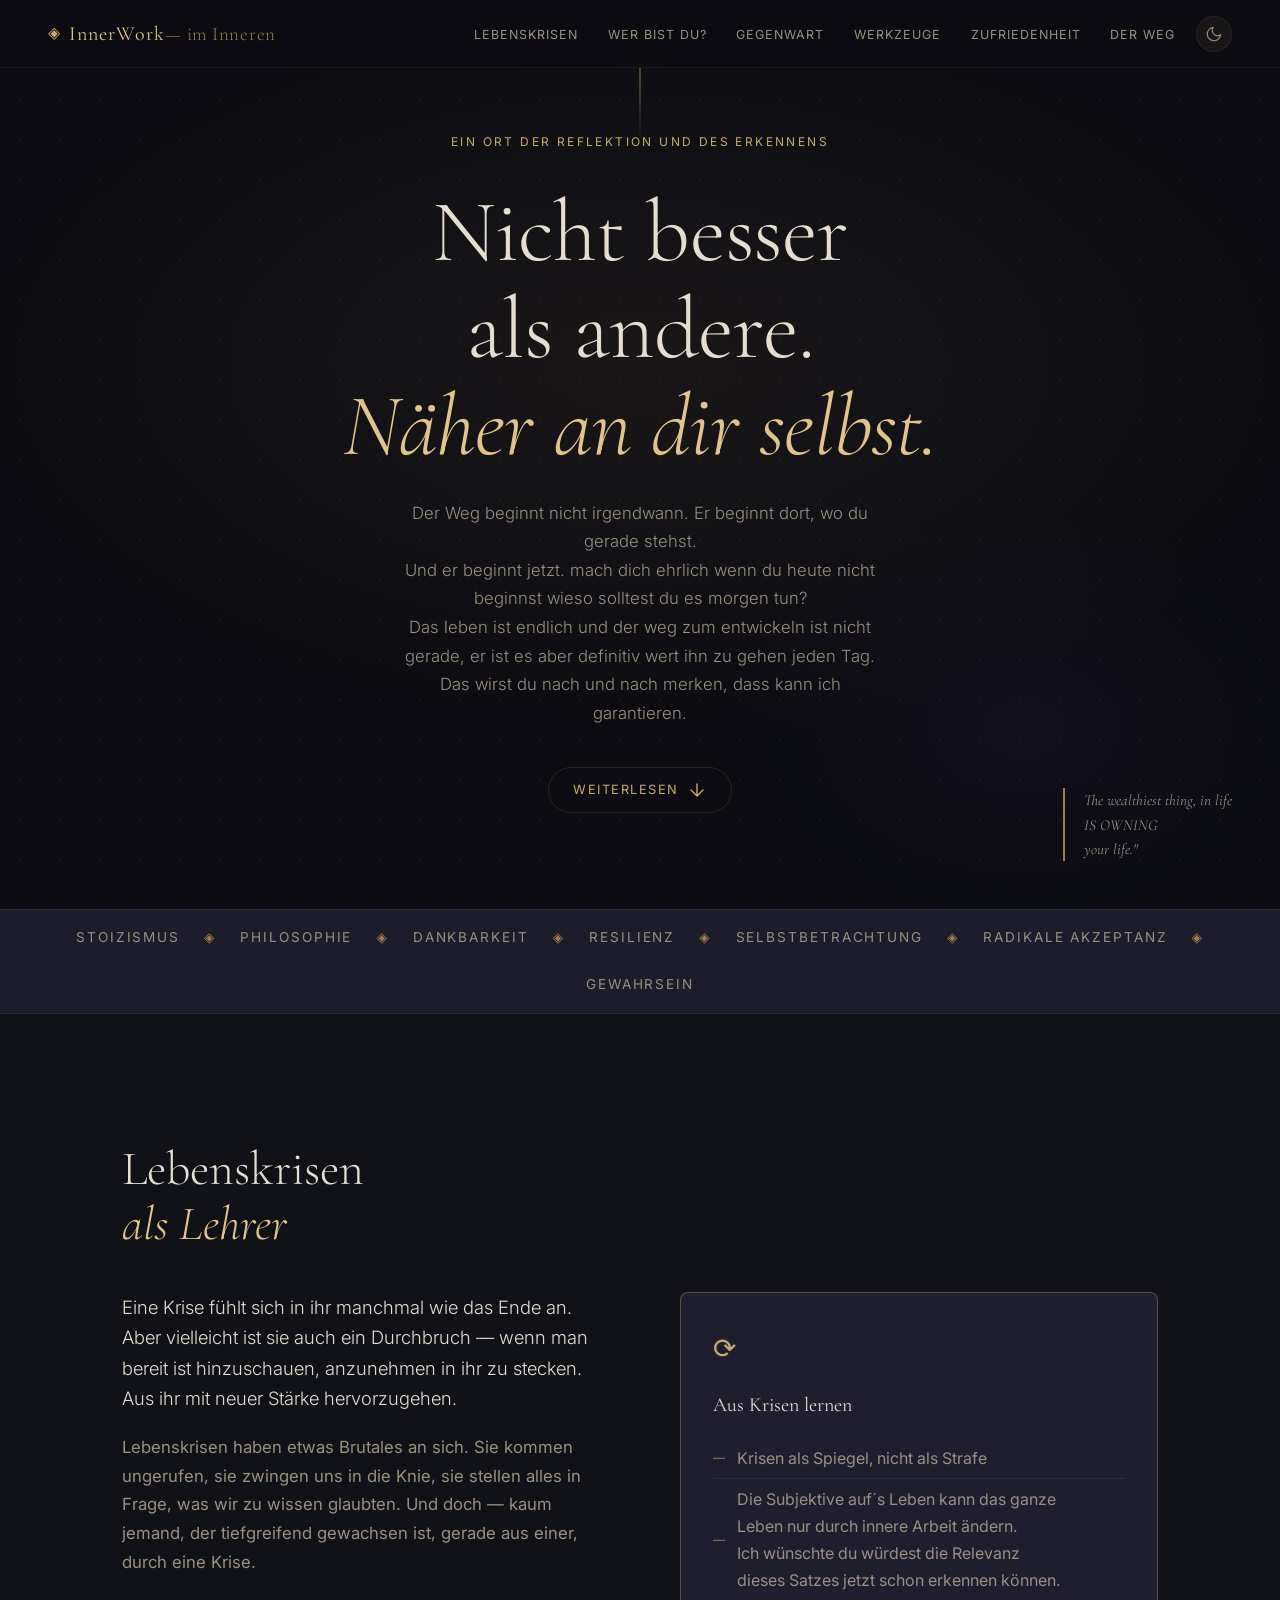
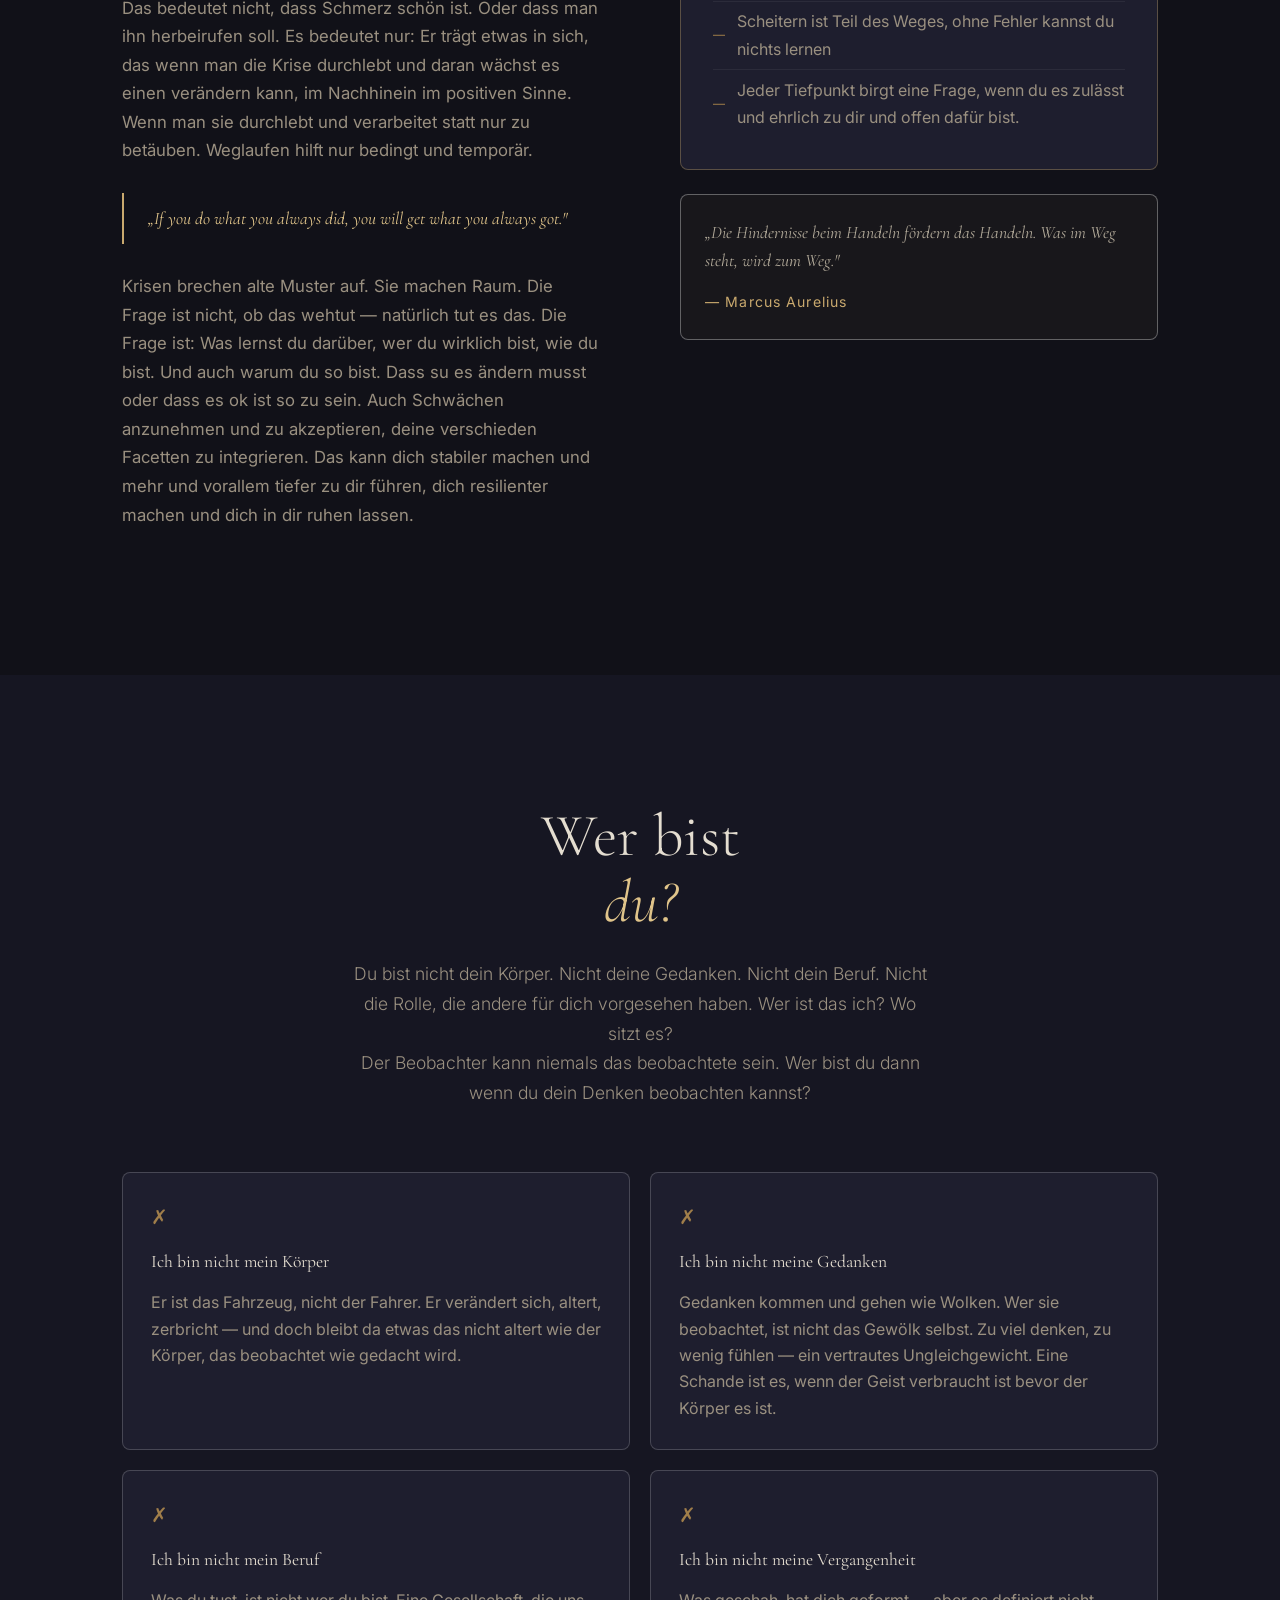
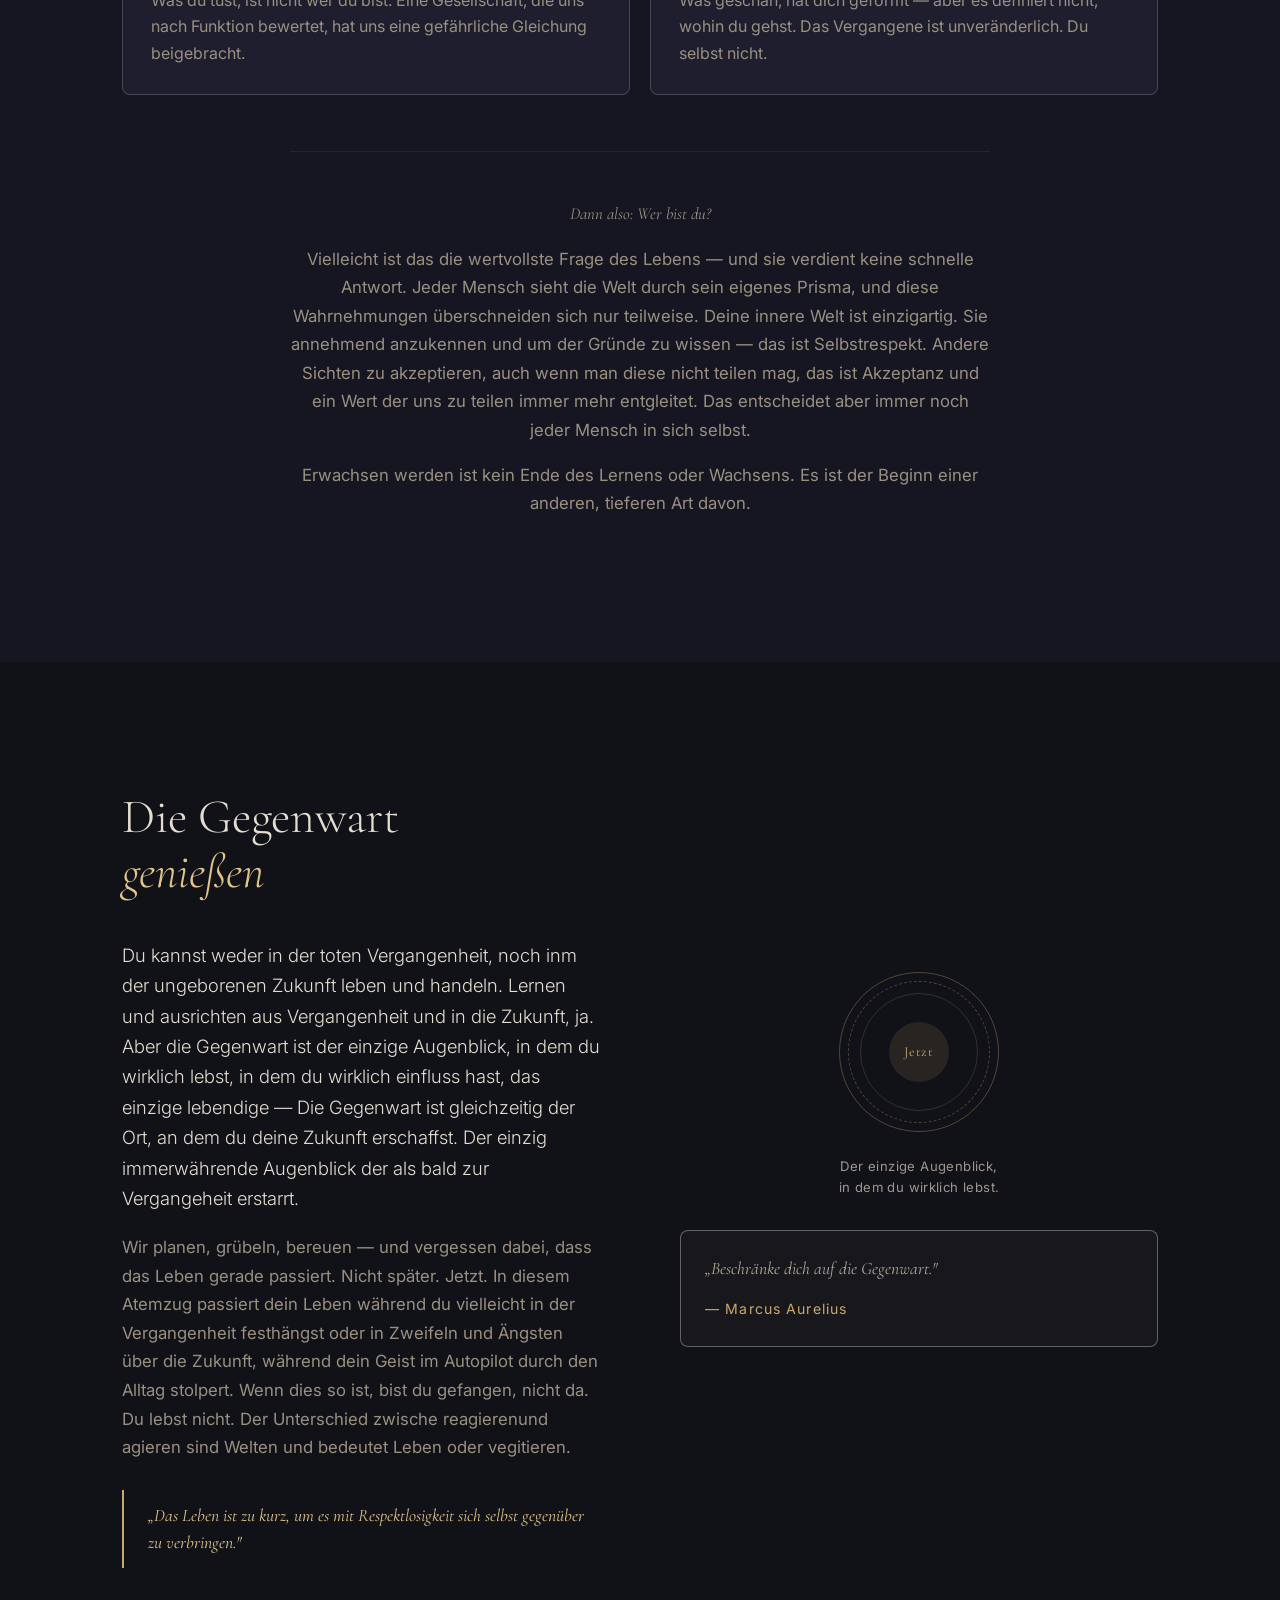
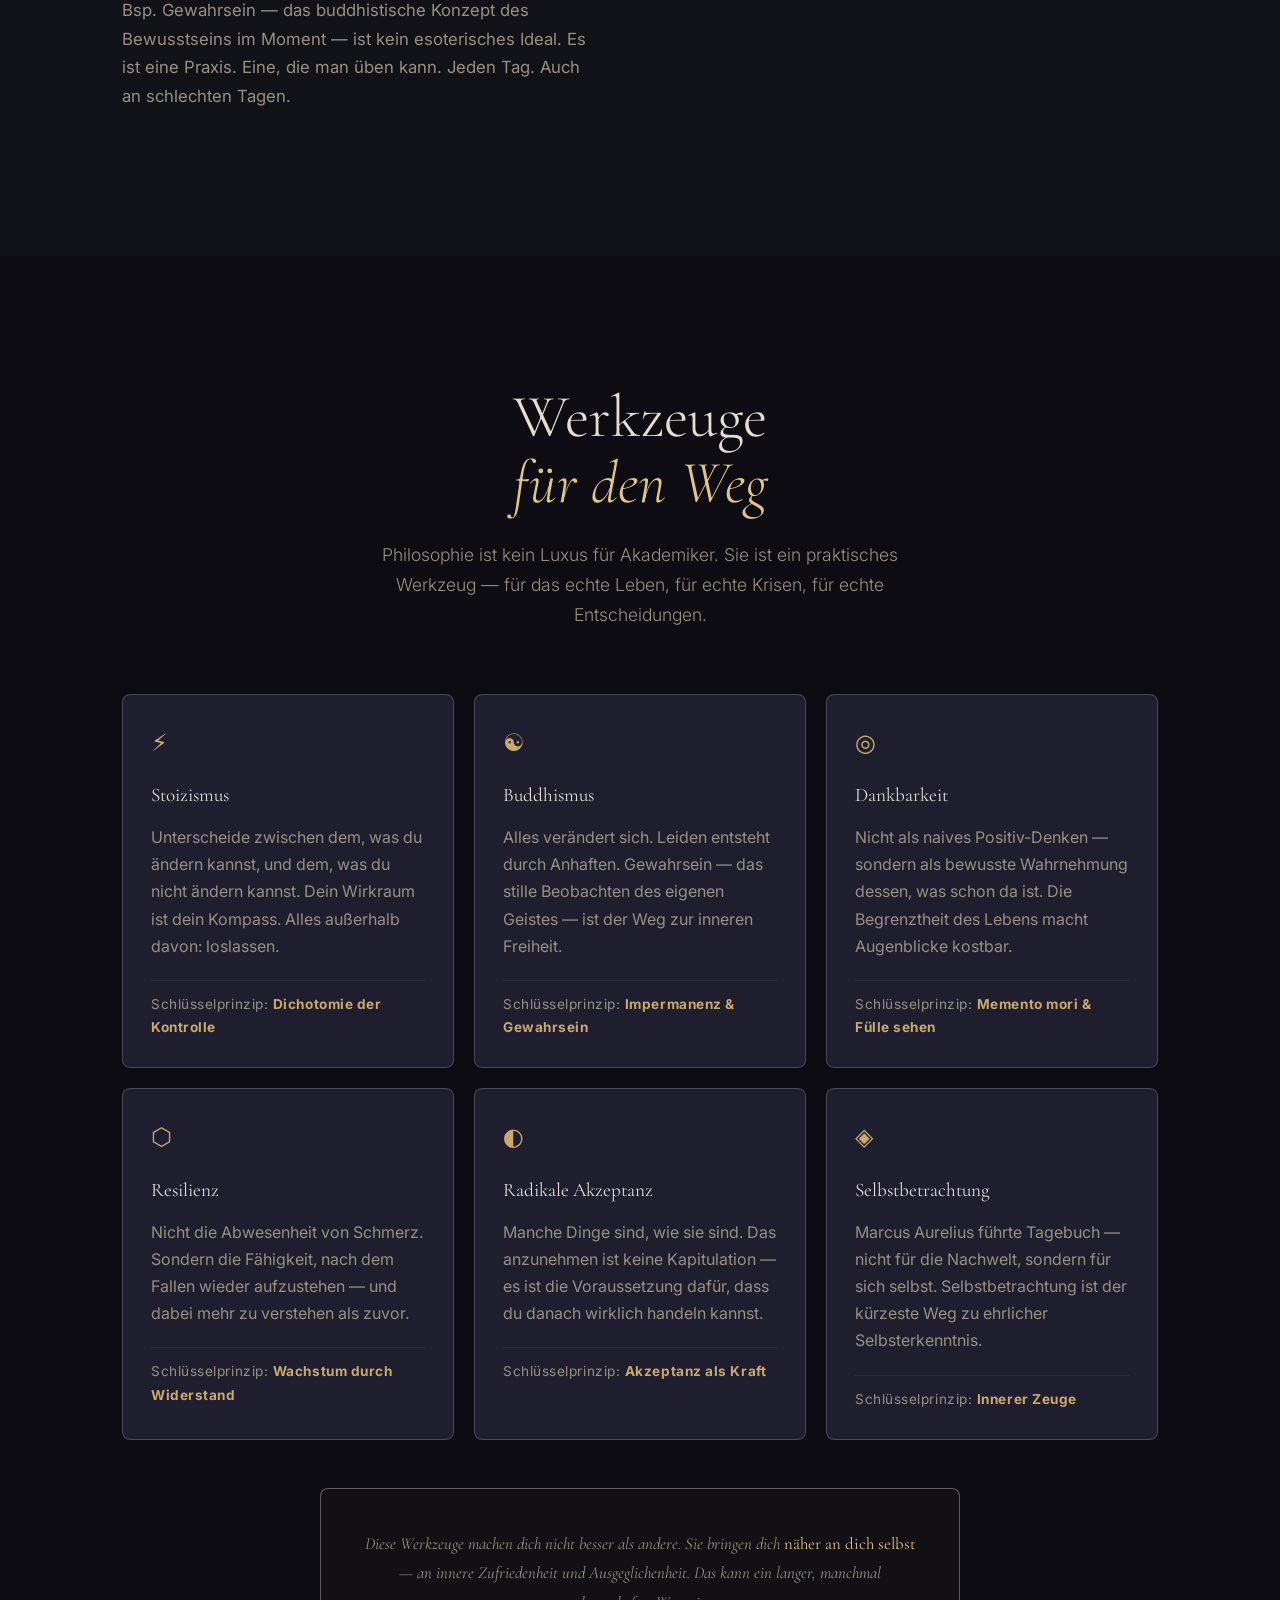
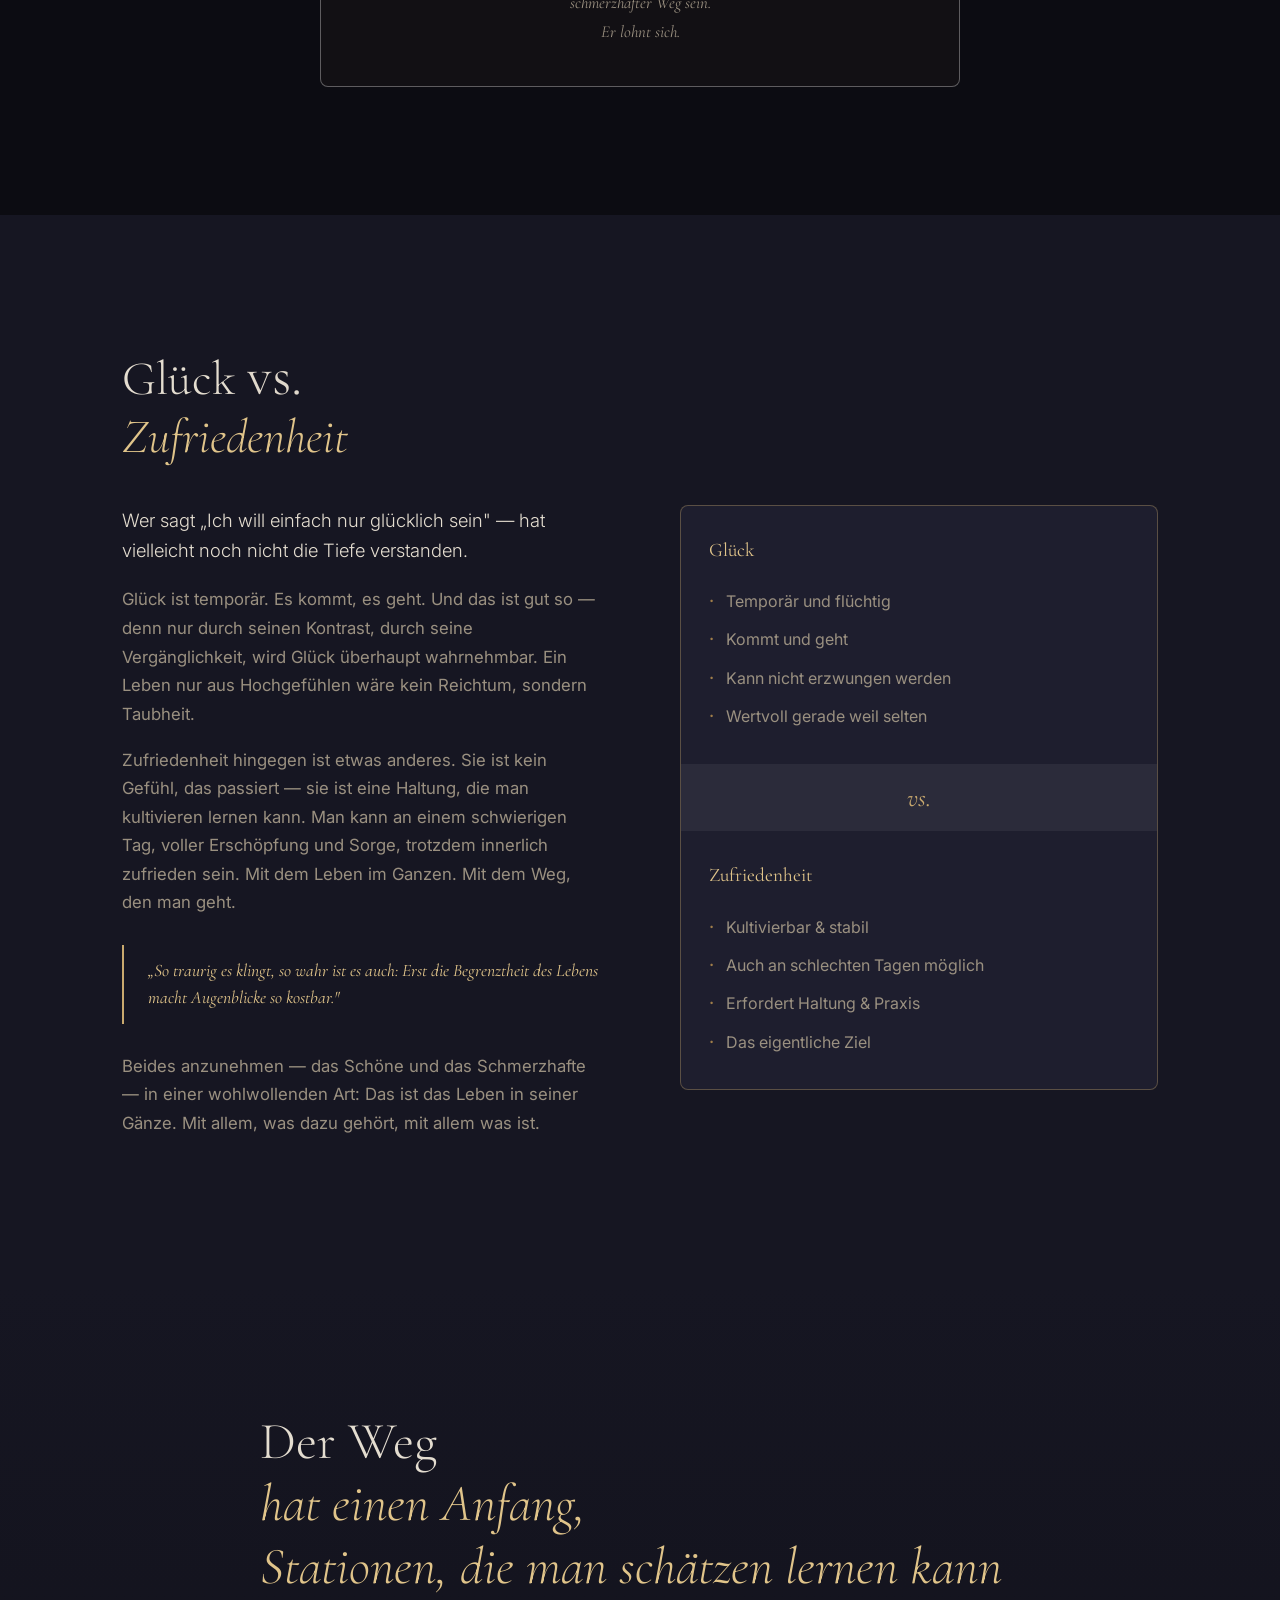
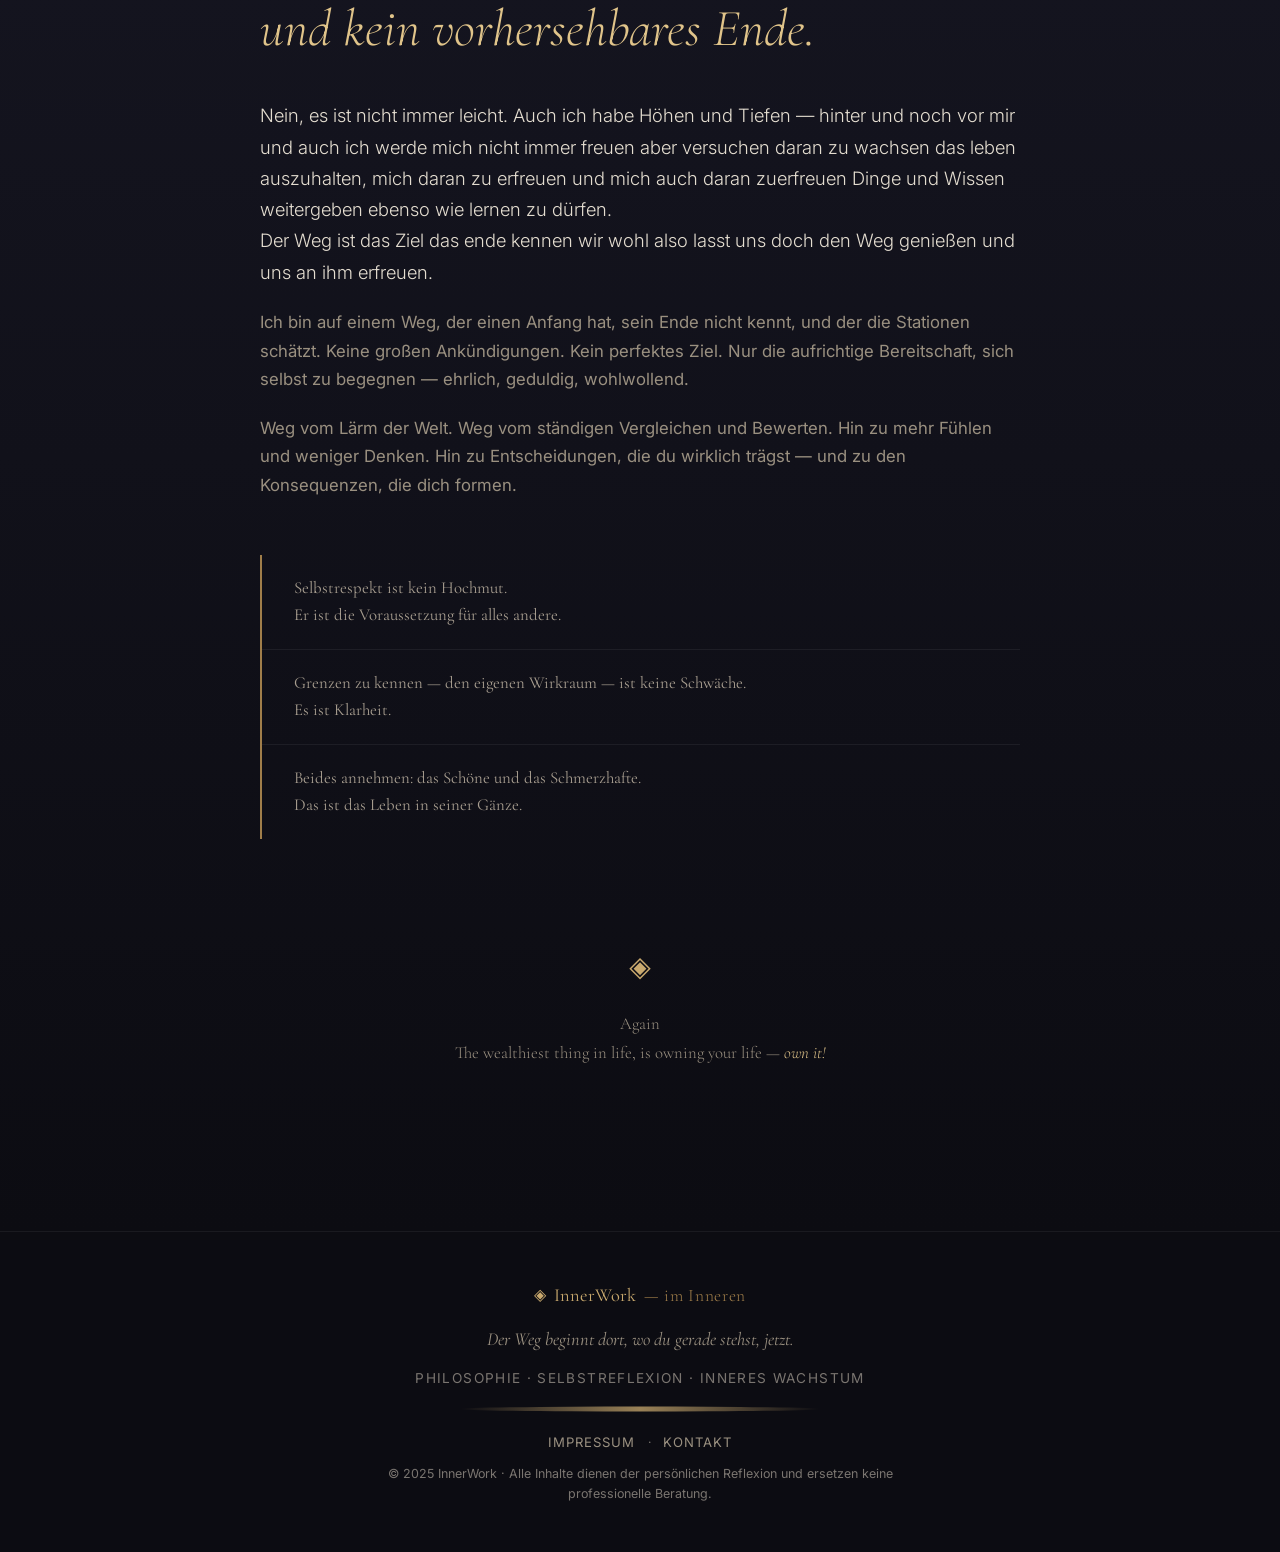
==== commit 8af66a54: "fix responsiv behaviour" ====
--- a/index.html
+++ b/index.html
@@ -26,7 +26,7 @@
       <div class="nav-right nav-right--desktop">
         <ul class="nav-links" id="navLinks">
           <li><a href="#krisen">Lebenskrisen</a></li>
-          <li><a href="#wer-bin-ich">Wer bin ich?</a></li>
+          <li><a href="#wer-bin-ich">Wer bist du?</a></li>
           <li><a href="#gegenwart">Gegenwart</a></li>
           <li><a href="#werkzeuge">Werkzeuge</a></li>
           <li><a href="#zufriedenheit">Zufriedenheit</a></li>
@@ -56,7 +56,7 @@
   <div class="nav-overlay" id="navOverlay">
     <ul class="nav-overlay-links">
       <li><a href="#krisen">Lebenskrisen</a></li>
-      <li><a href="#wer-bin-ich">Wer bin ich?</a></li>
+      <li><a href="#wer-bin-ich">Wer bist du?</a></li>
       <li><a href="#gegenwart">Gegenwart</a></li>
       <li><a href="#werkzeuge">Werkzeuge</a></li>
       <li><a href="#zufriedenheit">Zufriedenheit</a></li>
@@ -178,7 +178,7 @@
   <section class="section section-mid" id="wer-bin-ich">
     <div class="container">
       <h2 class="section-center-title">
-        Wer<br/><em>bin ich?</em>
+        Wer bist<br/><em>du?</em>
       </h2>
       <p class="section-center-lead">
         Du bist nicht dein Körper. Nicht deine Gedanken. Nicht dein Beruf. Nicht die Rolle, die andere für dich vorgesehen haben. Wer ist das ich? Wo sitzt es? 
@@ -400,13 +400,90 @@
   <!-- FOOTER -->
   <footer class="footer">
     <div class="footer-inner">
-      <div class="footer-logo">
+      <a href="#home" class="footer-logo">
         <span class="logo-mark">◈</span> InnerWork <span class="logo-sub">— im Inneren</span>
-      </div>
+      </a>
       <p class="footer-motto">Der Weg beginnt dort, wo du gerade stehst, jetzt.</p>
       <p class="footer-copy">Philosophie · Selbstreflexion · Inneres Wachstum</p>
+      <svg class="footer-divider" viewBox="0 0 300 6" xmlns="http://www.w3.org/2000/svg" preserveAspectRatio="none" aria-hidden="true">
+        <defs>
+          <linearGradient id="divGrad" x1="0" y1="0" x2="1" y2="0">
+            <stop offset="0%"   stop-color="#c9a96e" stop-opacity="0"/>
+            <stop offset="50%"  stop-color="#c9a96e" stop-opacity="0.75"/>
+            <stop offset="100%" stop-color="#c9a96e" stop-opacity="0"/>
+          </linearGradient>
+        </defs>
+        <ellipse cx="150" cy="3" rx="150" ry="2.5" fill="url(#divGrad)"/>
+      </svg>
+      <div class="footer-links">
+        <button class="footer-link" id="openImpressum">Impressum</button>
+        <span class="footer-link-sep">·</span>
+        <button class="footer-link" id="openKontakt">Kontakt</button>
+      </div>
+      <p class="footer-legal">© 2025 InnerWork · Alle Inhalte dienen der persönlichen Reflexion und ersetzen keine professionelle Beratung.</p>
     </div>
   </footer>
+
+  <!-- IMPRESSUM MODAL -->
+  <div class="modal-overlay" id="impressumModal" role="dialog" aria-modal="true" aria-label="Impressum">
+    <div class="modal-box">
+      <button class="modal-close" id="closeImpressum" aria-label="Schließen">✕</button>
+      <h2 class="modal-title">Impressum &amp; Datenschutz</h2>
+      <p class="modal-sub">Angaben gemäß § 5 TMG sowie Datenschutzhinweise für dieses Angebot.</p>
+
+      <h3>Impressum</h3>
+      <p>Angaben gemäß § 5 TMG</p>
+      <p>Lukas Trapp<br/>Kreyßigstraße 16<br/>55118 Mainz</p>
+
+      <h3>Kontakt</h3>
+      <p>E-Mail: <a href="mailto:info.innerwork@gmx.de">info.innerwork@gmx.de</a></p>
+
+      <h3>Haftungsausschluss</h3>
+      <h4>Haftung für Inhalte</h4>
+      <p>Als Diensteanbieter sind wir gemäß § 7 Abs.1 TMG für eigene Inhalte auf diesen Seiten nach den allgemeinen Gesetzen verantwortlich. Nach §§ 8 bis 10 TMG sind wir als Diensteanbieter jedoch nicht verpflichtet, übermittelte oder gespeicherte fremde Informationen zu überwachen oder nach Umständen zu forschen, die auf eine rechtswidrige Tätigkeit hinweisen. Verpflichtungen zur Entfernung oder Sperrung der Nutzung von Informationen nach den allgemeinen Gesetzen bleiben hiervon unberührt. Eine diesbezügliche Haftung ist jedoch erst ab dem Zeitpunkt der Kenntnis einer konkreten Rechtsverletzung möglich. Bei Bekanntwerden von entsprechenden Rechtsverletzungen werden wir diese Inhalte umgehend entfernen.</p>
+      <h4>Haftung für Links</h4>
+      <p>Unser Angebot enthält Links zu externen Websites Dritter, auf deren Inhalte wir keinen Einfluss haben. Deshalb können wir für diese fremden Inhalte auch keine Gewähr übernehmen. Für die Inhalte der verlinkten Seiten ist stets der jeweilige Anbieter oder Betreiber der Seiten verantwortlich. Bei Bekanntwerden von Rechtsverletzungen werden wir derartige Links umgehend entfernen.</p>
+      <h4>Urheberrecht</h4>
+      <p>Die durch die Seitenbetreiber erstellten Inhalte und Werke auf diesen Seiten unterliegen dem deutschen Urheberrecht. Die Vervielfältigung, Bearbeitung, Verbreitung und jede Art der Verwertung außerhalb der Grenzen des Urheberrechtes bedürfen der schriftlichen Zustimmung des jeweiligen Autors. Downloads und Kopien dieser Seite sind nur für den privaten, nicht kommerziellen Gebrauch gestattet.</p>
+
+      <h3>Datenschutz</h3>
+      <p>Die Betreiber dieser Seiten nehmen den Schutz Ihrer persönlichen Daten sehr ernst. Wir behandeln Ihre personenbezogenen Daten vertraulich und entsprechend der gesetzlichen Datenschutzvorschriften sowie dieser Datenschutzerklärung.</p>
+      <p>Die Nutzung unserer Website ist in der Regel ohne Angabe personenbezogener Daten möglich. Soweit auf unseren Seiten personenbezogene Daten erhoben werden, erfolgt dies, soweit möglich, stets auf freiwilliger Basis. Diese Daten werden ohne Ihre ausdrückliche Zustimmung nicht an Dritte weitergegeben.</p>
+      <h4>Cookies</h4>
+      <p>Diese Website verwendet ausschließlich technisch notwendige Cookies (z. B. zur Speicherung der Hell-/Dunkel-Einstellung). Es werden keine Tracking- oder Werbe-Cookies gesetzt.</p>
+      <h4>Server-Log-Files</h4>
+      <p>Der Provider der Seiten erhebt und speichert automatisch Informationen in Server-Log-Files (Browsertyp, Betriebssystem, Referrer URL, Hostname, Uhrzeit der Serveranfrage). Diese Daten sind nicht bestimmten Personen zuordenbar und werden nicht mit anderen Datenquellen zusammengeführt.</p>
+      <p class="modal-source">Quelle: e-recht24.de</p>
+    </div>
+  </div>
+
+  <!-- KONTAKT MODAL -->
+  <div class="modal-overlay" id="kontaktModal" role="dialog" aria-modal="true" aria-label="Kontakt">
+    <div class="modal-box modal-box--sm">
+      <button class="modal-close" id="closeKontakt" aria-label="Schließen">✕</button>
+      <h2 class="modal-title">Kontakt</h2>
+      <p class="modal-intro">Ich werde dich nicht umfassend beraten können — aber vielleicht kann ich dir einen Impuls geben oder Anlaufstellen nennen, die auch mir gut und effektiv geholfen haben. Schreib mir gern.</p>
+      <form class="kontakt-form" action="https://formsubmit.co/info.innerwork@gmx.de" method="POST">
+        <input type="hidden" name="_subject" value="Kontaktanfrage InnerWork">
+        <input type="hidden" name="_captcha" value="false">
+        <input type="hidden" name="_template" value="basic">
+        <input type="hidden" name="_next" value="">
+        <div class="form-group">
+          <label for="kName">Name</label>
+          <input type="text" id="kName" name="name" placeholder="Dein Name" required/>
+        </div>
+        <div class="form-group">
+          <label for="kEmail">E-Mail</label>
+          <input type="email" id="kEmail" name="email" placeholder="deine@email.de" required/>
+        </div>
+        <div class="form-group">
+          <label for="kMsg">Nachricht</label>
+          <textarea id="kMsg" name="nachricht" rows="5" placeholder="Was beschäftigt dich?" required></textarea>
+        </div>
+        <button type="submit" class="form-submit">Absenden</button>
+      </form>
+    </div>
+  </div>
 
   <script src="script.js"></script>
 </body>
--- a/style.css
+++ b/style.css
@@ -101,7 +101,7 @@
   right: 0;
   bottom: auto;
   z-index: 200;
-  background: #0c0c12;
+  background: var(--bg-deep);
   border-top: 1px solid var(--border);
   border-bottom: 1px solid var(--border);
   flex-direction: column;
@@ -959,7 +959,11 @@
   display: flex;
   align-items: center;
   gap: 0.5rem;
-}
+  text-decoration: none;
+  transition: opacity 0.2s;
+}
+
+.footer-logo:hover { opacity: 0.75; }
 
 .footer-motto {
   font-family: var(--font-serif);
@@ -974,6 +978,215 @@
   text-transform: uppercase;
   color: var(--text-faint);
 }
+
+.footer-divider {
+  width: 55%;
+  max-width: 360px;
+  height: 6px;
+  display: block;
+  margin: 0.25rem auto;
+}
+
+.footer-links {
+  display: flex;
+  align-items: center;
+  gap: 0.75rem;
+  margin-top: 0.25rem;
+}
+
+.footer-link {
+  background: none;
+  border: none;
+  cursor: pointer;
+  font-family: var(--font-sans);
+  font-size: 0.82rem;
+  letter-spacing: 0.08em;
+  text-transform: uppercase;
+  color: var(--text-dim);
+  padding: 0;
+  transition: color 0.2s;
+}
+
+.footer-link:hover { color: var(--gold); }
+
+.footer-link-sep {
+  color: var(--text-faint);
+  font-size: 0.75rem;
+}
+
+.footer-legal {
+  font-size: 0.78rem;
+  color: var(--text-faint);
+  max-width: 560px;
+  line-height: 1.6;
+}
+
+/* =============================================
+   MODALS
+   ============================================= */
+.modal-overlay {
+  display: none;
+  position: fixed;
+  inset: 0;
+  z-index: 500;
+  background: rgba(0, 0, 0, 0.65);
+  backdrop-filter: blur(4px);
+  -webkit-backdrop-filter: blur(4px);
+  align-items: center;
+  justify-content: center;
+  padding: 1.5rem;
+}
+
+.modal-overlay.open { display: flex; }
+
+.modal-box {
+  background: var(--bg-card);
+  border: 1px solid var(--border);
+  border-radius: 10px;
+  padding: 2.5rem;
+  max-width: 680px;
+  width: 100%;
+  max-height: 85vh;
+  overflow-y: auto;
+  position: relative;
+  scrollbar-width: thin;
+}
+
+.modal-box--sm { max-width: 480px; }
+
+.modal-close {
+  position: absolute;
+  top: 1rem;
+  right: 1rem;
+  background: none;
+  border: none;
+  cursor: pointer;
+  color: var(--text-dim);
+  font-size: 1rem;
+  line-height: 1;
+  padding: 0.25rem 0.5rem;
+  border-radius: var(--radius);
+  transition: color 0.2s, background 0.2s;
+}
+
+.modal-close:hover {
+  color: var(--text);
+  background: var(--border-dim);
+}
+
+.modal-title {
+  font-family: var(--font-serif);
+  font-size: 1.6rem;
+  font-weight: 300;
+  color: var(--text);
+  margin-bottom: 0.4rem;
+}
+
+.modal-sub {
+  font-size: 0.9rem;
+  color: var(--text-dim);
+  margin-bottom: 1.75rem;
+  font-style: italic;
+}
+
+.modal-intro {
+  font-size: 1rem;
+  color: var(--text-dim);
+  line-height: 1.7;
+  margin-bottom: 1.5rem;
+  font-style: italic;
+  border-left: 2px solid var(--gold-dim);
+  padding-left: 1rem;
+}
+
+.modal-box h3 {
+  font-family: var(--font-serif);
+  font-size: 1.15rem;
+  font-weight: 400;
+  color: var(--gold);
+  margin: 1.5rem 0 0.5rem;
+}
+
+.modal-box h4 {
+  font-size: 0.95rem;
+  font-weight: 500;
+  color: var(--text);
+  margin: 1rem 0 0.35rem;
+  letter-spacing: 0.03em;
+}
+
+.modal-box p {
+  font-size: 0.92rem;
+  color: var(--text-dim);
+  line-height: 1.7;
+  margin-bottom: 0.6rem;
+}
+
+.modal-box a {
+  color: var(--gold);
+  text-decoration: none;
+}
+
+.modal-box a:hover { text-decoration: underline; }
+
+.modal-source {
+  font-size: 0.78rem !important;
+  color: var(--text-faint) !important;
+  margin-top: 1.5rem;
+}
+
+/* Kontakt-Formular */
+.kontakt-form { display: flex; flex-direction: column; gap: 1rem; }
+
+.form-group { display: flex; flex-direction: column; gap: 0.35rem; }
+
+.form-group label {
+  font-size: 0.8rem;
+  letter-spacing: 0.06em;
+  text-transform: uppercase;
+  color: var(--text-dim);
+}
+
+.form-group input,
+.form-group textarea {
+  background: var(--bg-surface);
+  border: 1px solid var(--border-dim);
+  border-radius: var(--radius);
+  padding: 0.65rem 0.9rem;
+  font-family: var(--font-sans);
+  font-size: 0.95rem;
+  color: var(--text);
+  outline: none;
+  transition: border-color 0.2s;
+  resize: vertical;
+}
+
+.form-group input:focus,
+.form-group textarea:focus {
+  border-color: var(--gold-dim);
+}
+
+.form-group input::placeholder,
+.form-group textarea::placeholder {
+  color: var(--text-faint);
+}
+
+.form-submit {
+  align-self: flex-end;
+  background: var(--gold-dim);
+  color: var(--bg-deep);
+  border: none;
+  border-radius: var(--radius);
+  padding: 0.65rem 1.75rem;
+  font-family: var(--font-sans);
+  font-size: 0.85rem;
+  letter-spacing: 0.08em;
+  text-transform: uppercase;
+  cursor: pointer;
+  transition: background 0.2s;
+}
+
+.form-submit:hover { background: var(--gold); }
 
 /* =============================================
    SCROLL REVEAL ANIMATIONS
@@ -1052,6 +1265,9 @@
 }
 
 @media (max-width: 730px) {
+  .section-text .lead,
+  .final-content .lead { font-size: 1.05rem; }
+
   .identity-card h4,
   .tool-card h3,
   .card-highlight h3 { font-size: 0.72rem; }
@@ -1061,6 +1277,12 @@
   .card-highlight li { font-size: 0.65rem; }
 
   .tool-key { font-size: 0.55rem; }
+
+  .tool-icon { margin-bottom: 0.5rem; }
+
+  .compare-item h4 { font-size: 0.72rem; }
+  .compare-item li { font-size: 0.65rem; }
+  .compare-divider { font-size: 1.1rem; }
 }
 
 /* =============================================
@@ -1079,6 +1301,10 @@
 
   --border:     rgba(100, 75, 40, 0.25);
   --border-dim: rgba(0, 0, 0, 0.12);
+
+  --gold:       #7a5520;
+  --gold-light: #5a3e14;
+  --gold-dim:   #8a6828;
 }
 
 body.light::before {
@@ -1103,3 +1329,20 @@
 body.light .nav-right {
   background: rgba(216, 212, 204, 0.98);
 }
+
+body.light .heading-vs           { color: #3a3530; }
+body.light .aurelius-quote p     { color: #3a3530; }
+body.light .time-caption         { color: #3a3530; }
+body.light .affirmation          { color: #3a3530; }
+body.light .closing-text         { color: #3a3530; }
+body.light .closing-text em      { color: var(--gold-light); }
+body.light .hero-quote-badge p   { color: #3a3530; }
+
+body.light .identity-card,
+body.light .tool-card,
+body.light .card-highlight,
+body.light .aurelius-quote,
+body.light .compare-block,
+body.light .tools-footer {
+  border-color: rgba(60, 35, 10, 0.55);
+}
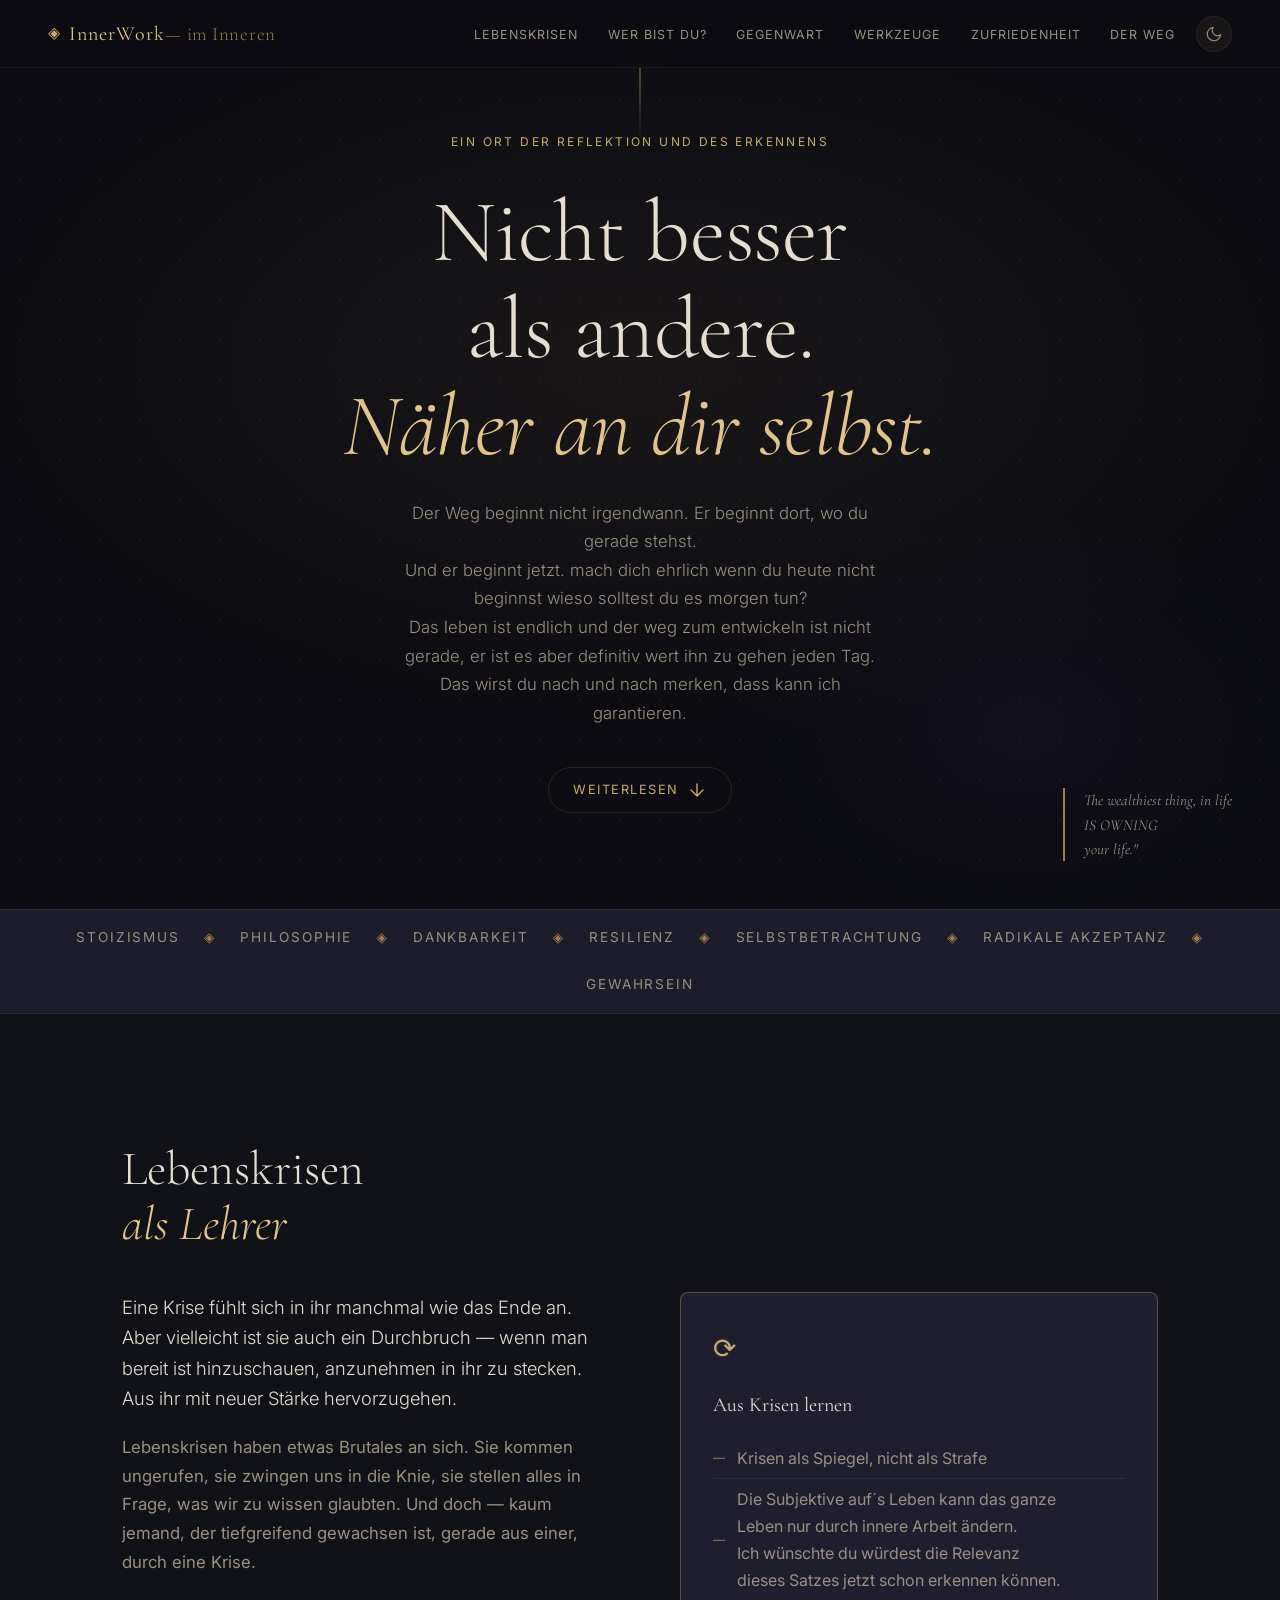
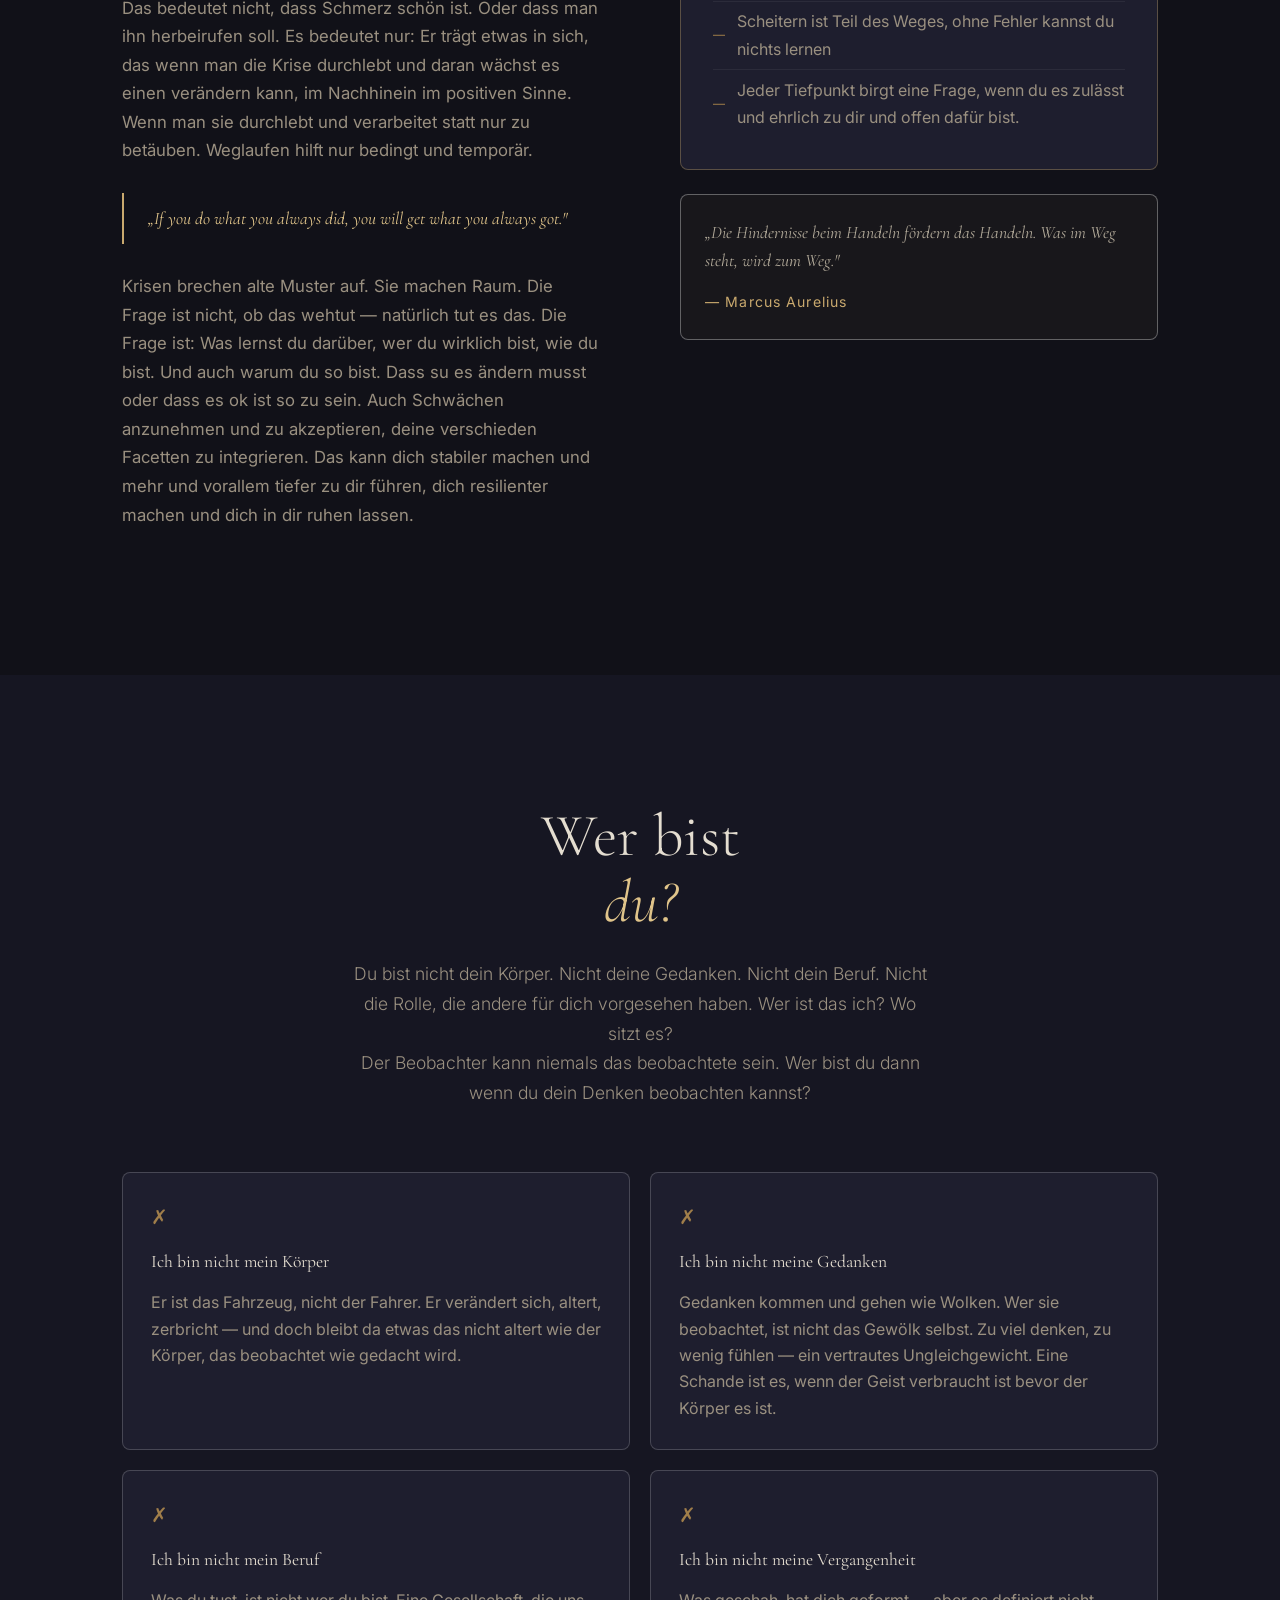
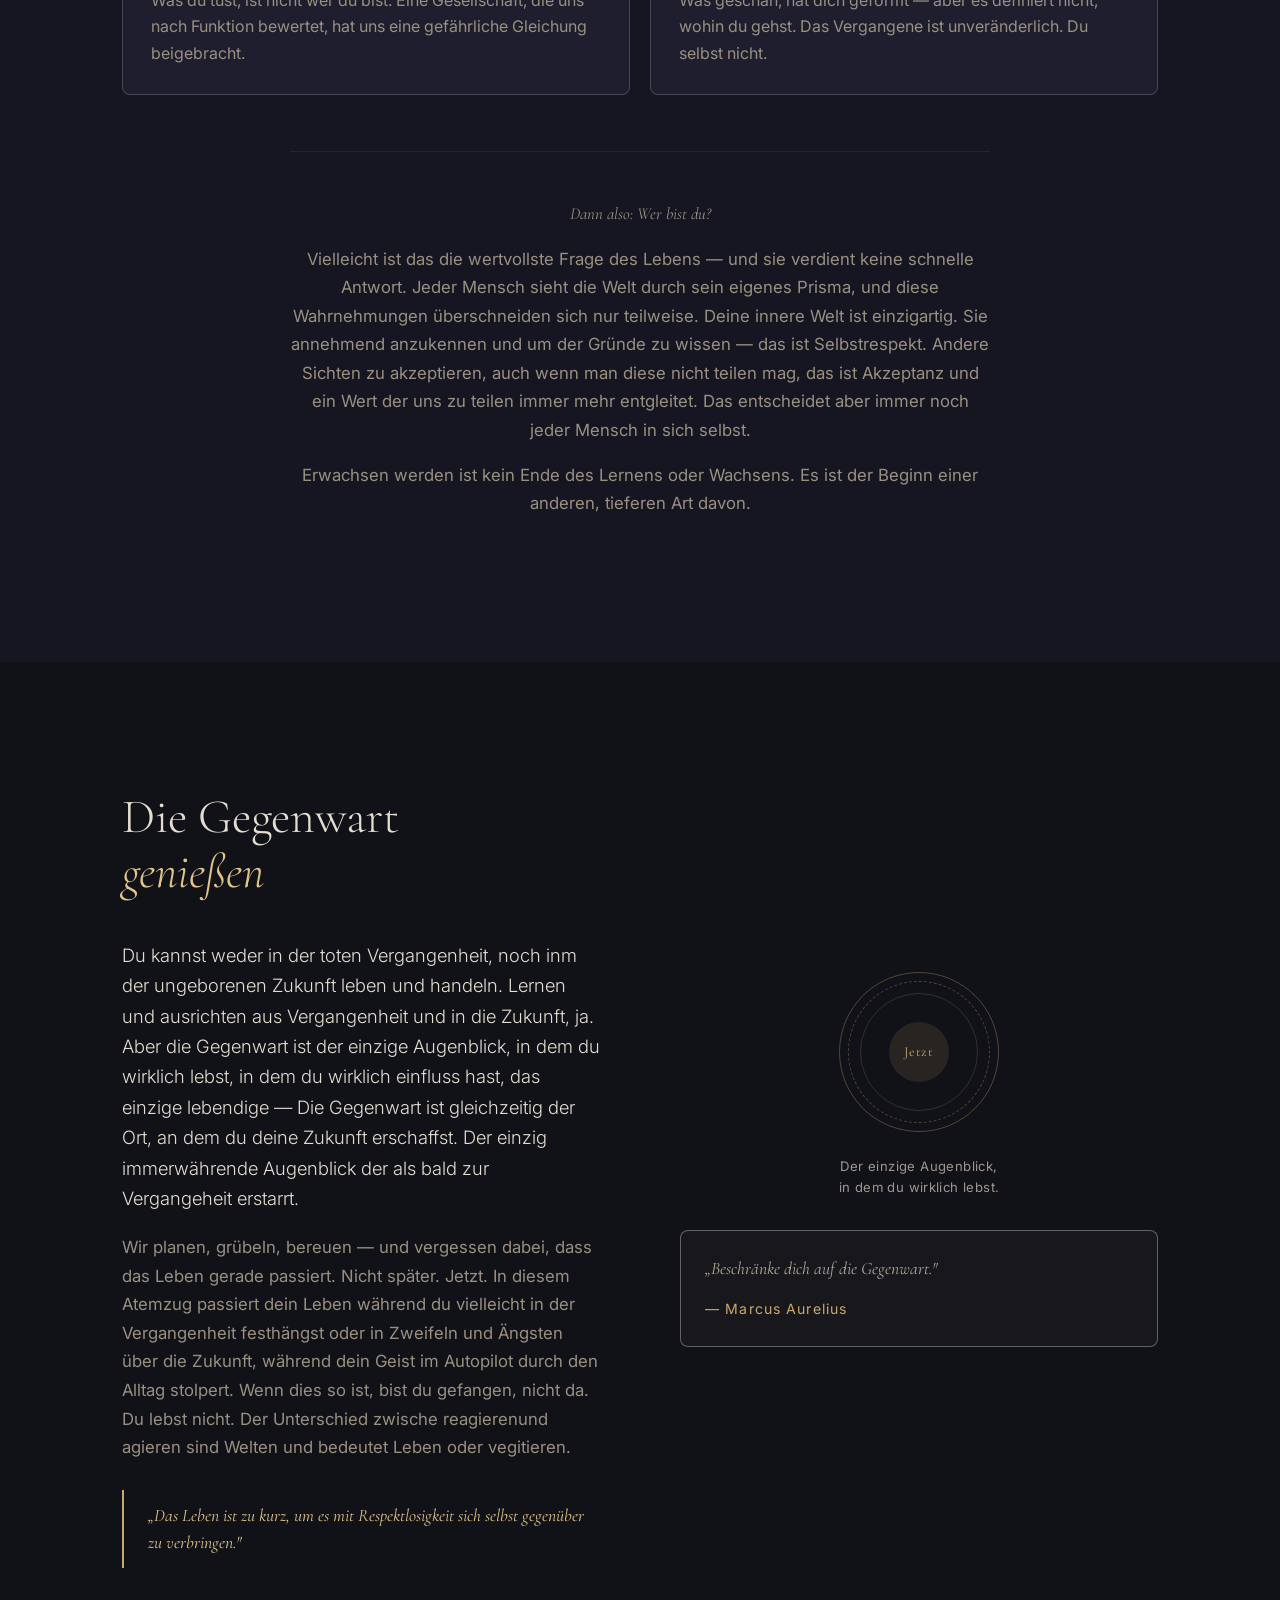
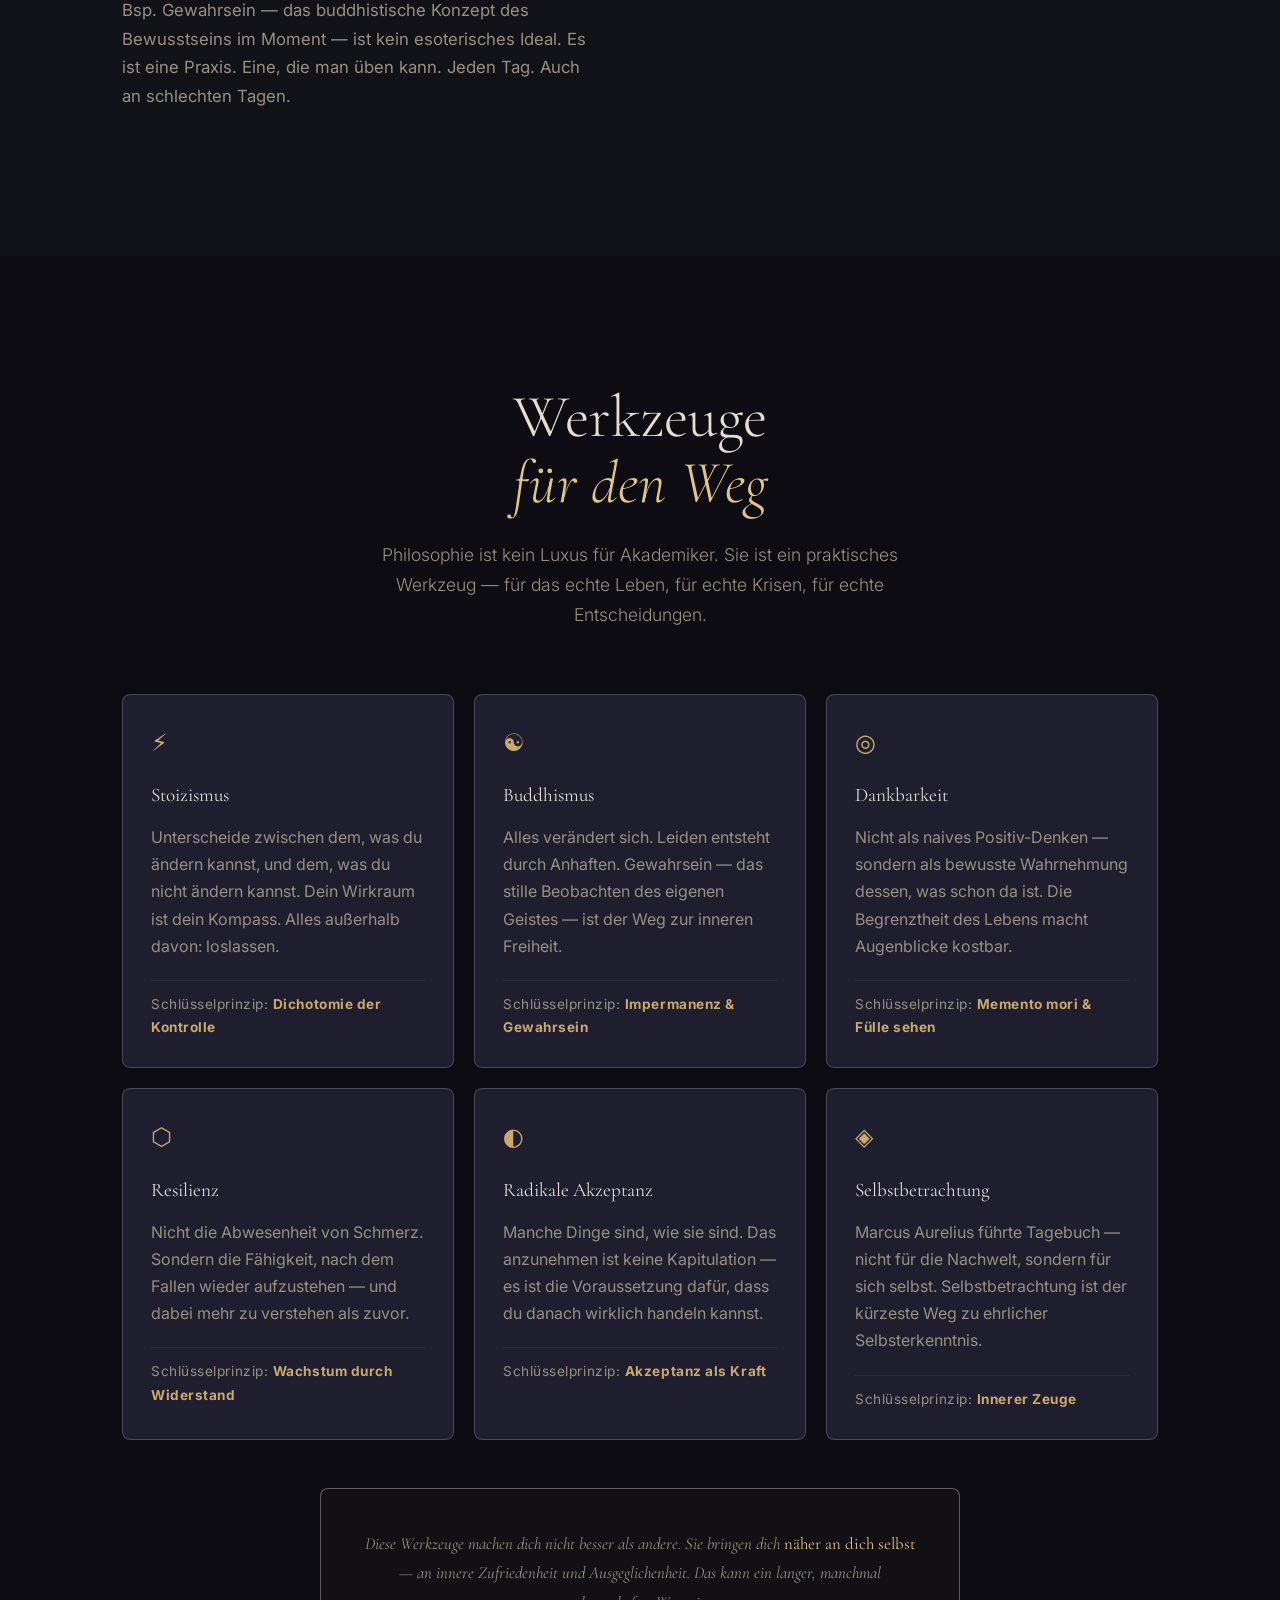
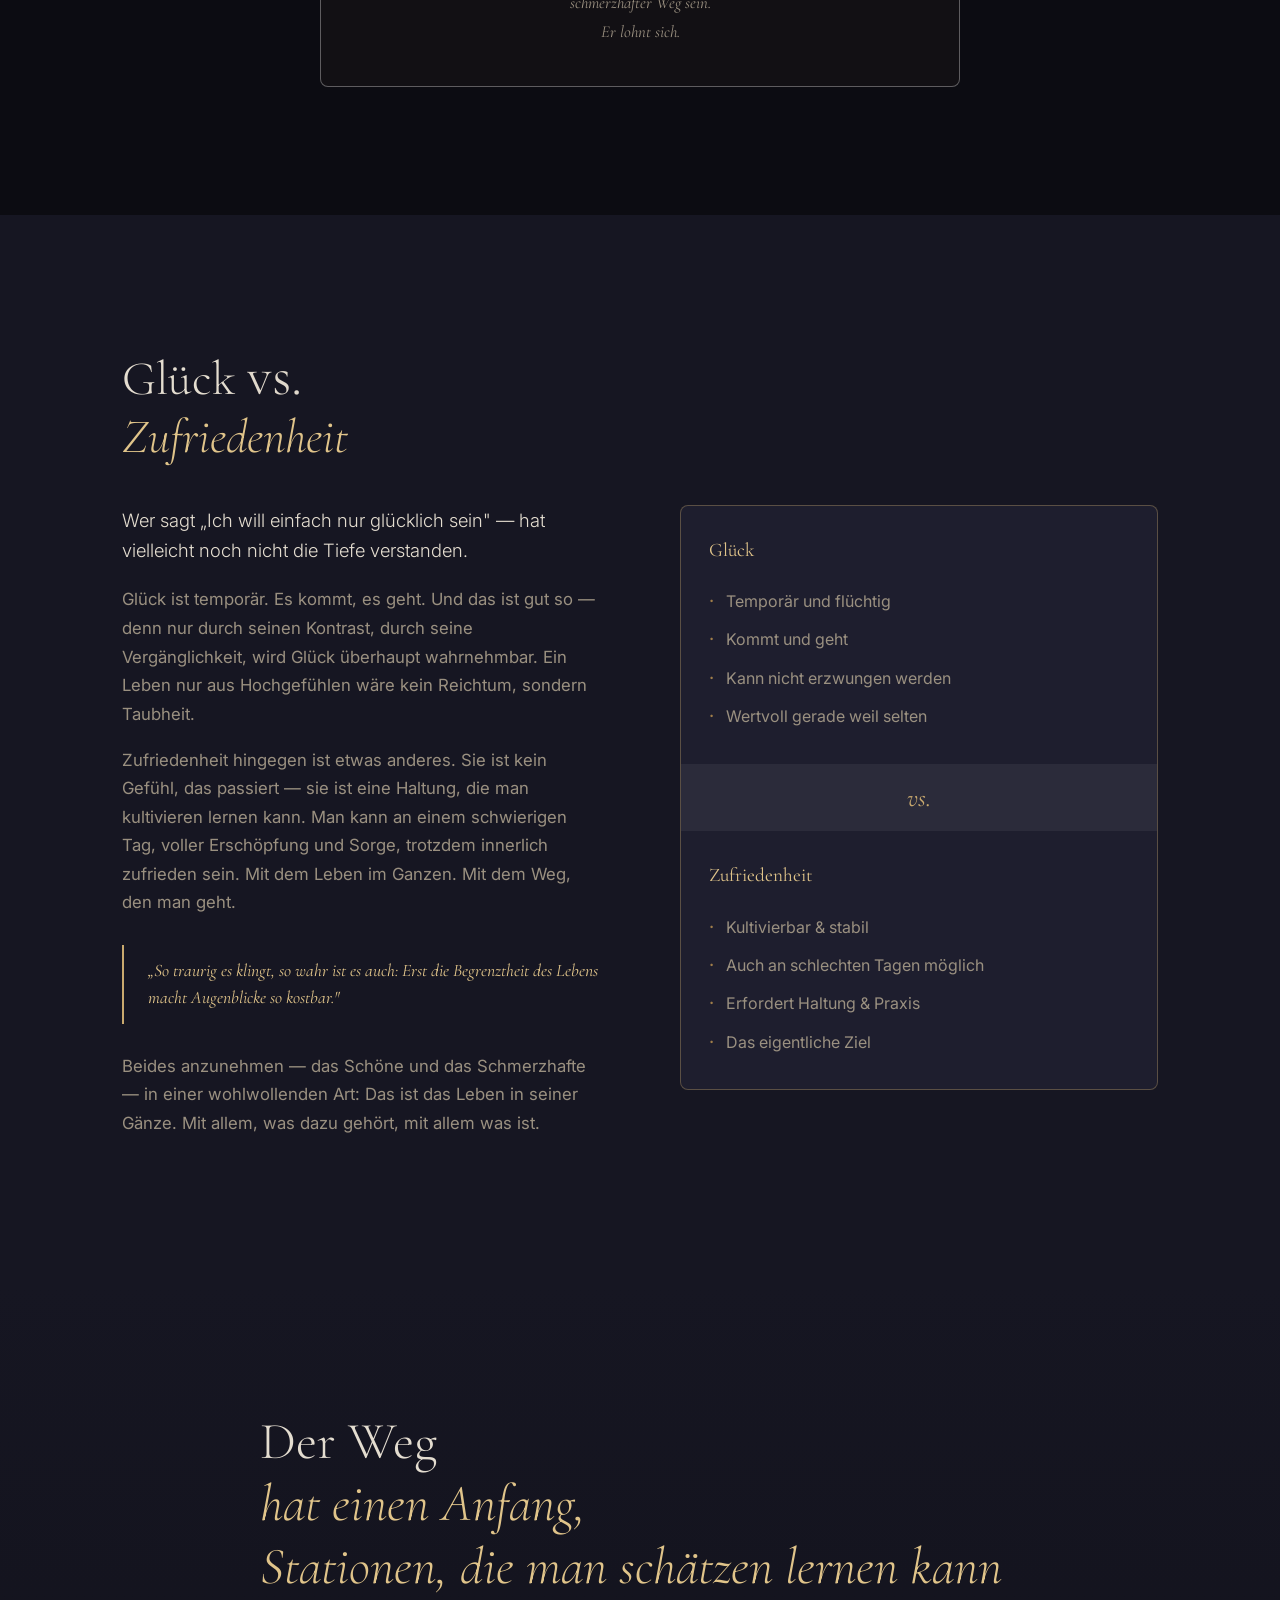
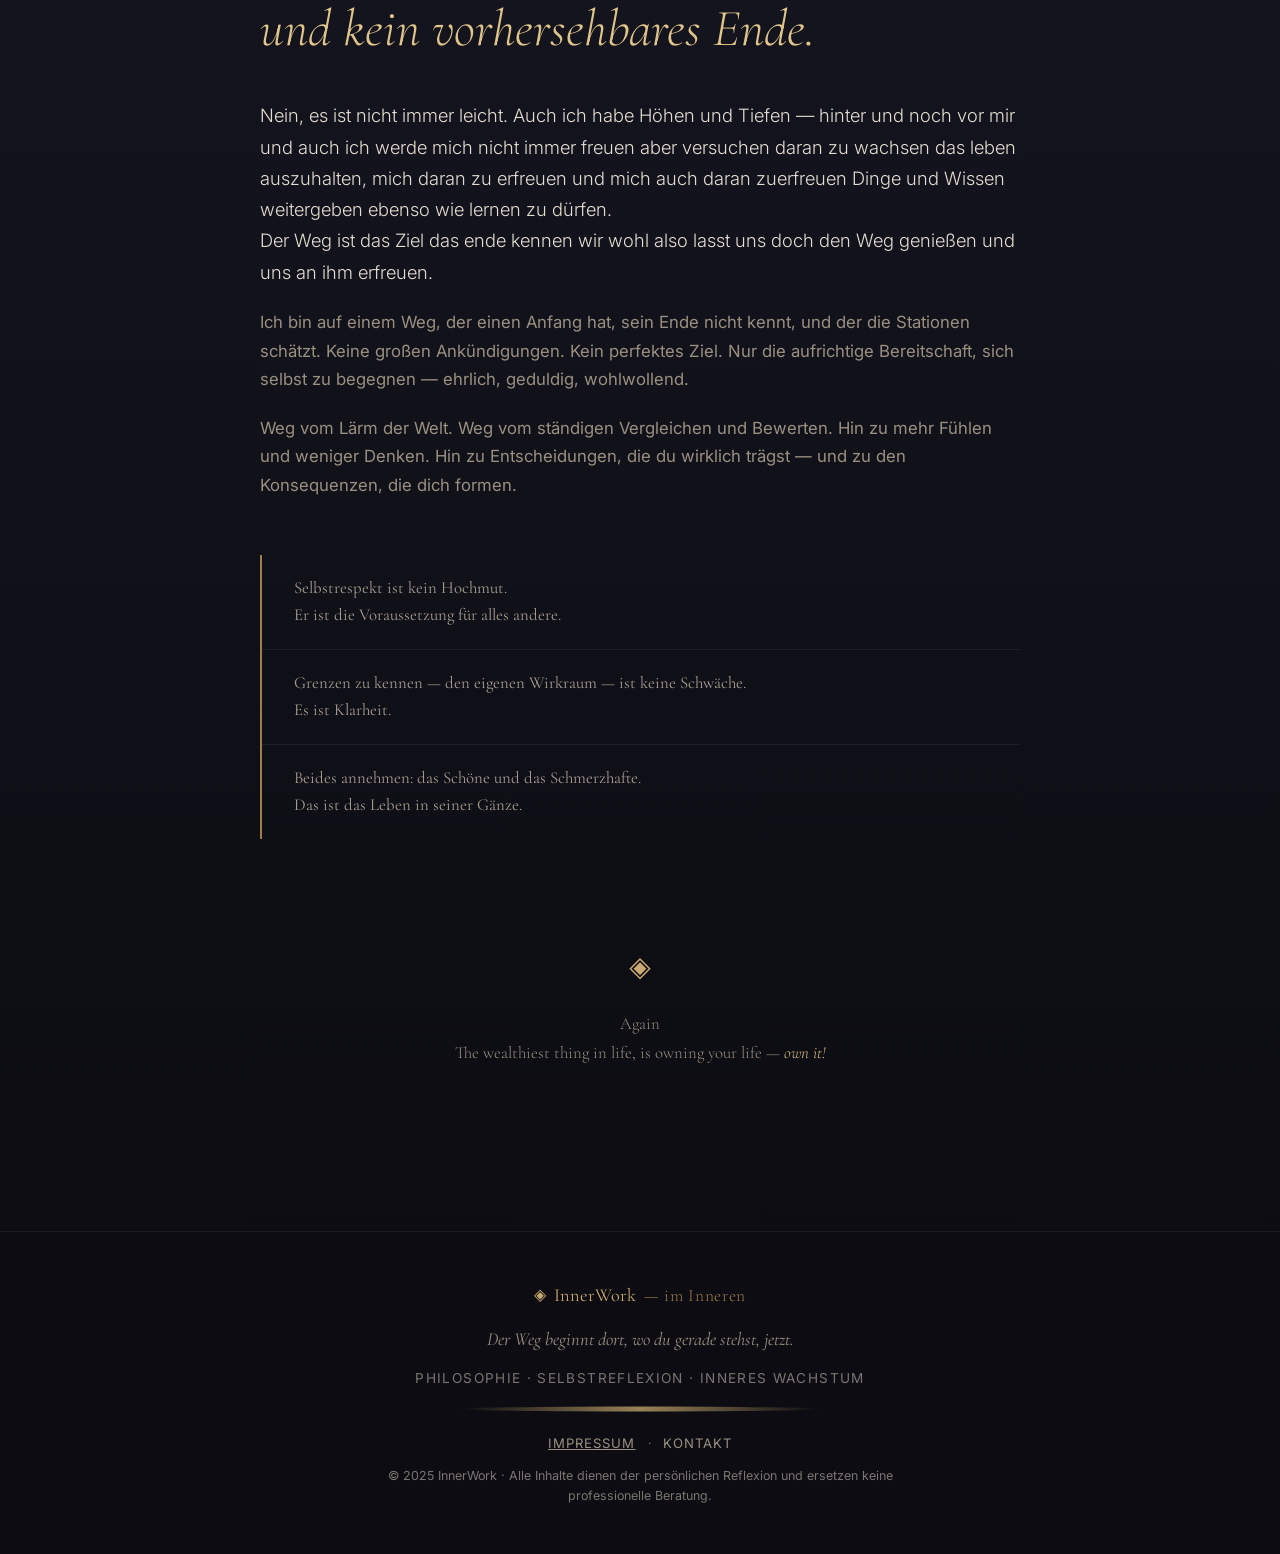
==== commit f2e1f03a: "fix mobile textsizes" ====
--- a/index.html
+++ b/index.html
@@ -15,7 +15,7 @@
   <!-- NAVBAR -->
   <nav class="navbar" id="navbar">
     <div class="nav-inner">
-      <a href="#home" class="nav-logo">
+      <a href="#footer" class="nav-logo">
         <span class="logo-mark">◈</span>
         <span class="logo-text"><span class="logo-name">InnerWork</span><span class="logo-sub"><span class="logo-dash">— </span>im Inneren</span></span>
       </a>
@@ -398,7 +398,7 @@
   </section>
 
   <!-- FOOTER -->
-  <footer class="footer">
+  <footer class="footer" id="footer">
     <div class="footer-inner">
       <a href="#home" class="footer-logo">
         <span class="logo-mark">◈</span> InnerWork <span class="logo-sub">— im Inneren</span>
@@ -416,46 +416,13 @@
         <ellipse cx="150" cy="3" rx="150" ry="2.5" fill="url(#divGrad)"/>
       </svg>
       <div class="footer-links">
-        <button class="footer-link" id="openImpressum">Impressum</button>
+        <a href="impressum.html" class="footer-link">Impressum</a>
         <span class="footer-link-sep">·</span>
         <button class="footer-link" id="openKontakt">Kontakt</button>
       </div>
       <p class="footer-legal">© 2025 InnerWork · Alle Inhalte dienen der persönlichen Reflexion und ersetzen keine professionelle Beratung.</p>
     </div>
   </footer>
-
-  <!-- IMPRESSUM MODAL -->
-  <div class="modal-overlay" id="impressumModal" role="dialog" aria-modal="true" aria-label="Impressum">
-    <div class="modal-box">
-      <button class="modal-close" id="closeImpressum" aria-label="Schließen">✕</button>
-      <h2 class="modal-title">Impressum &amp; Datenschutz</h2>
-      <p class="modal-sub">Angaben gemäß § 5 TMG sowie Datenschutzhinweise für dieses Angebot.</p>
-
-      <h3>Impressum</h3>
-      <p>Angaben gemäß § 5 TMG</p>
-      <p>Lukas Trapp<br/>Kreyßigstraße 16<br/>55118 Mainz</p>
-
-      <h3>Kontakt</h3>
-      <p>E-Mail: <a href="mailto:info.innerwork@gmx.de">info.innerwork@gmx.de</a></p>
-
-      <h3>Haftungsausschluss</h3>
-      <h4>Haftung für Inhalte</h4>
-      <p>Als Diensteanbieter sind wir gemäß § 7 Abs.1 TMG für eigene Inhalte auf diesen Seiten nach den allgemeinen Gesetzen verantwortlich. Nach §§ 8 bis 10 TMG sind wir als Diensteanbieter jedoch nicht verpflichtet, übermittelte oder gespeicherte fremde Informationen zu überwachen oder nach Umständen zu forschen, die auf eine rechtswidrige Tätigkeit hinweisen. Verpflichtungen zur Entfernung oder Sperrung der Nutzung von Informationen nach den allgemeinen Gesetzen bleiben hiervon unberührt. Eine diesbezügliche Haftung ist jedoch erst ab dem Zeitpunkt der Kenntnis einer konkreten Rechtsverletzung möglich. Bei Bekanntwerden von entsprechenden Rechtsverletzungen werden wir diese Inhalte umgehend entfernen.</p>
-      <h4>Haftung für Links</h4>
-      <p>Unser Angebot enthält Links zu externen Websites Dritter, auf deren Inhalte wir keinen Einfluss haben. Deshalb können wir für diese fremden Inhalte auch keine Gewähr übernehmen. Für die Inhalte der verlinkten Seiten ist stets der jeweilige Anbieter oder Betreiber der Seiten verantwortlich. Bei Bekanntwerden von Rechtsverletzungen werden wir derartige Links umgehend entfernen.</p>
-      <h4>Urheberrecht</h4>
-      <p>Die durch die Seitenbetreiber erstellten Inhalte und Werke auf diesen Seiten unterliegen dem deutschen Urheberrecht. Die Vervielfältigung, Bearbeitung, Verbreitung und jede Art der Verwertung außerhalb der Grenzen des Urheberrechtes bedürfen der schriftlichen Zustimmung des jeweiligen Autors. Downloads und Kopien dieser Seite sind nur für den privaten, nicht kommerziellen Gebrauch gestattet.</p>
-
-      <h3>Datenschutz</h3>
-      <p>Die Betreiber dieser Seiten nehmen den Schutz Ihrer persönlichen Daten sehr ernst. Wir behandeln Ihre personenbezogenen Daten vertraulich und entsprechend der gesetzlichen Datenschutzvorschriften sowie dieser Datenschutzerklärung.</p>
-      <p>Die Nutzung unserer Website ist in der Regel ohne Angabe personenbezogener Daten möglich. Soweit auf unseren Seiten personenbezogene Daten erhoben werden, erfolgt dies, soweit möglich, stets auf freiwilliger Basis. Diese Daten werden ohne Ihre ausdrückliche Zustimmung nicht an Dritte weitergegeben.</p>
-      <h4>Cookies</h4>
-      <p>Diese Website verwendet ausschließlich technisch notwendige Cookies (z. B. zur Speicherung der Hell-/Dunkel-Einstellung). Es werden keine Tracking- oder Werbe-Cookies gesetzt.</p>
-      <h4>Server-Log-Files</h4>
-      <p>Der Provider der Seiten erhebt und speichert automatisch Informationen in Server-Log-Files (Browsertyp, Betriebssystem, Referrer URL, Hostname, Uhrzeit der Serveranfrage). Diese Daten sind nicht bestimmten Personen zuordenbar und werden nicht mit anderen Datenquellen zusammengeführt.</p>
-      <p class="modal-source">Quelle: e-recht24.de</p>
-    </div>
-  </div>
 
   <!-- KONTAKT MODAL -->
   <div class="modal-overlay" id="kontaktModal" role="dialog" aria-modal="true" aria-label="Kontakt">
--- a/style.css
+++ b/style.css
@@ -1150,7 +1150,7 @@
 .form-group input,
 .form-group textarea {
   background: var(--bg-surface);
-  border: 1px solid var(--border-dim);
+  border: 1px solid rgba(201, 169, 110, 0.35);
   border-radius: var(--radius);
   padding: 0.65rem 0.9rem;
   font-family: var(--font-sans);
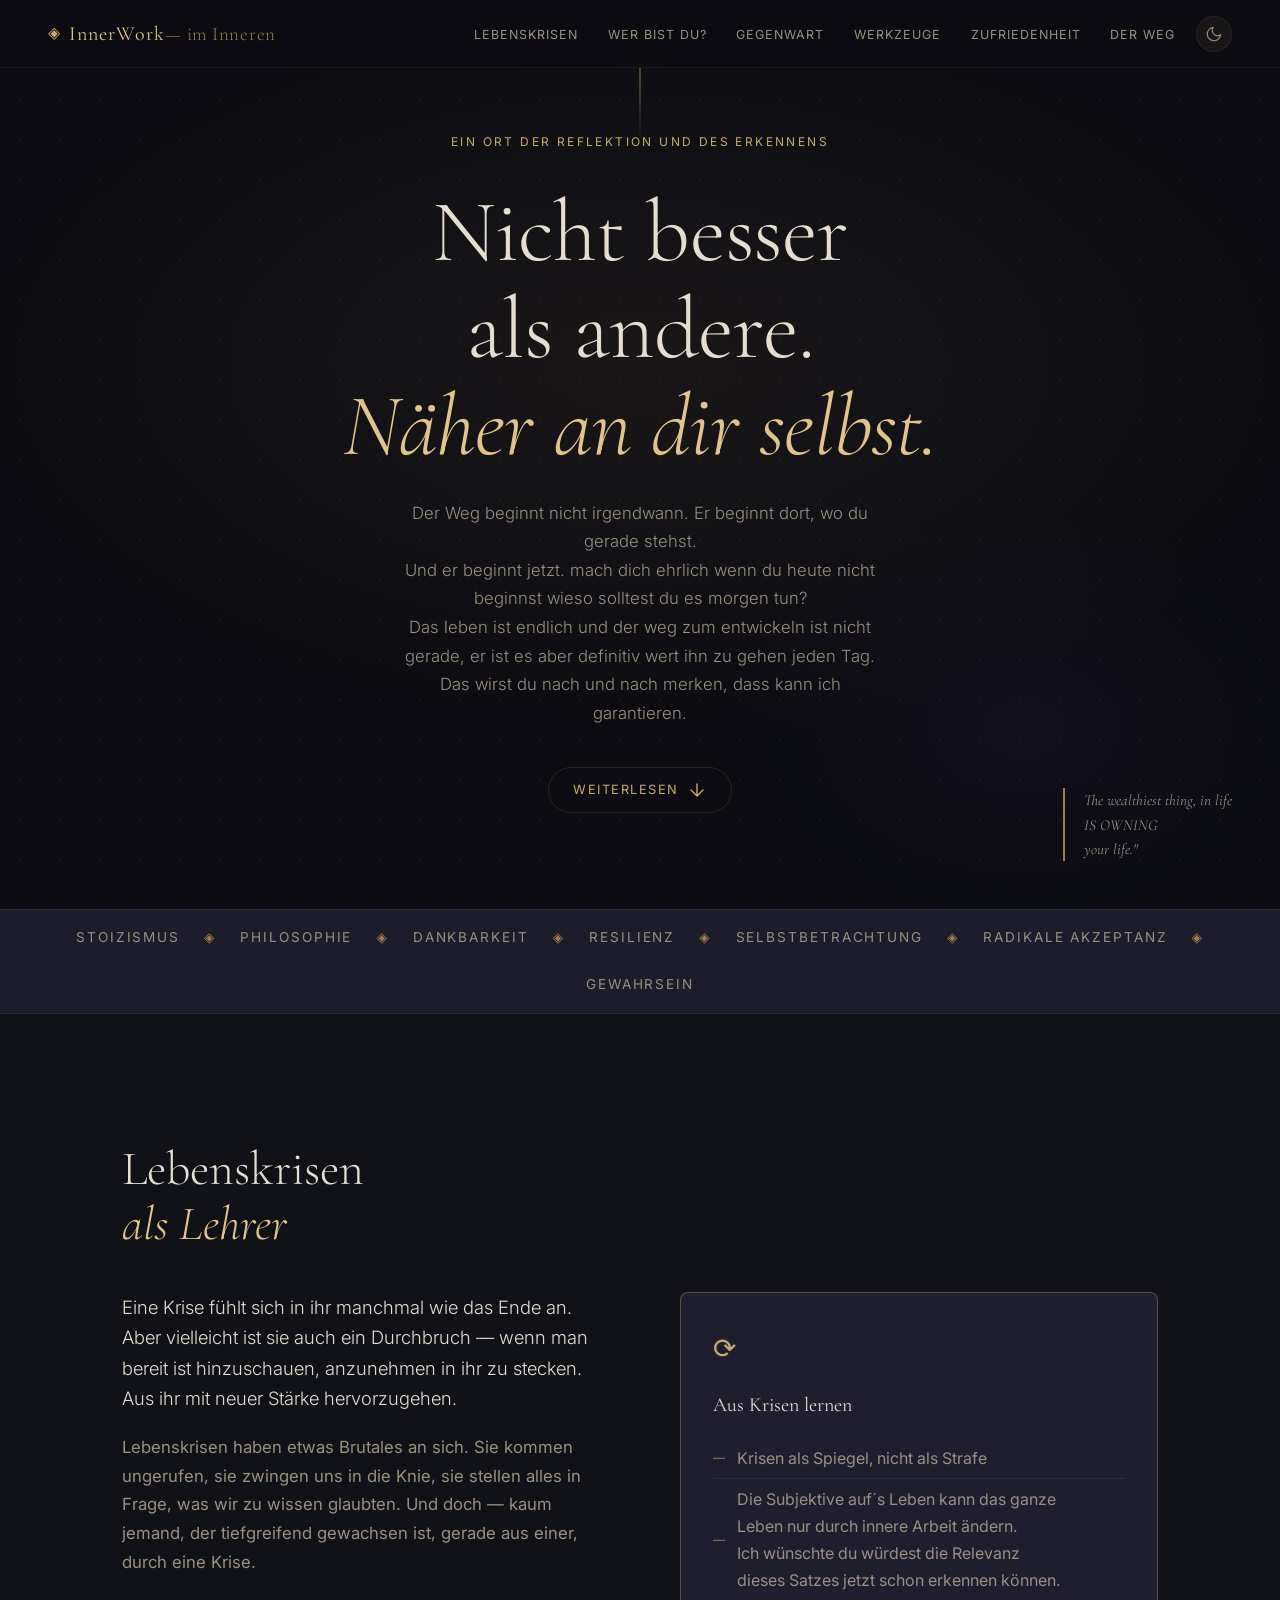
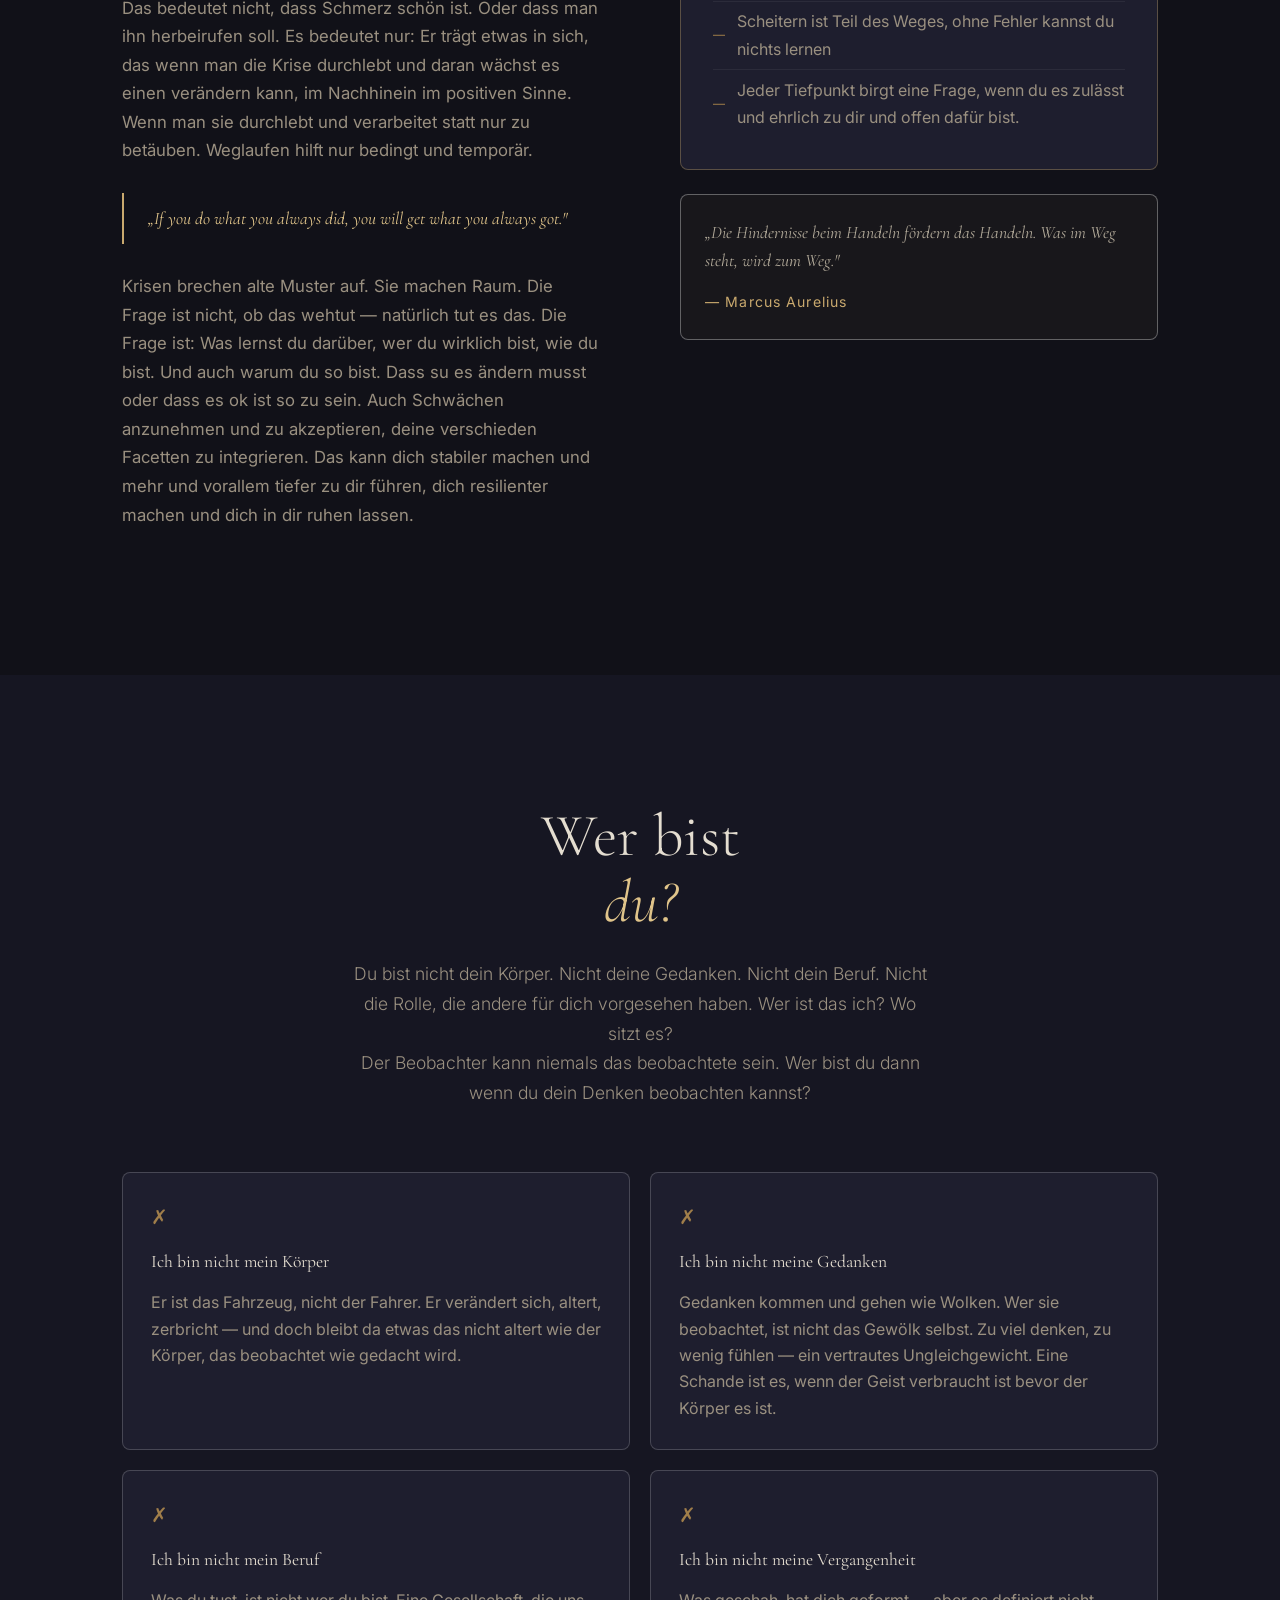
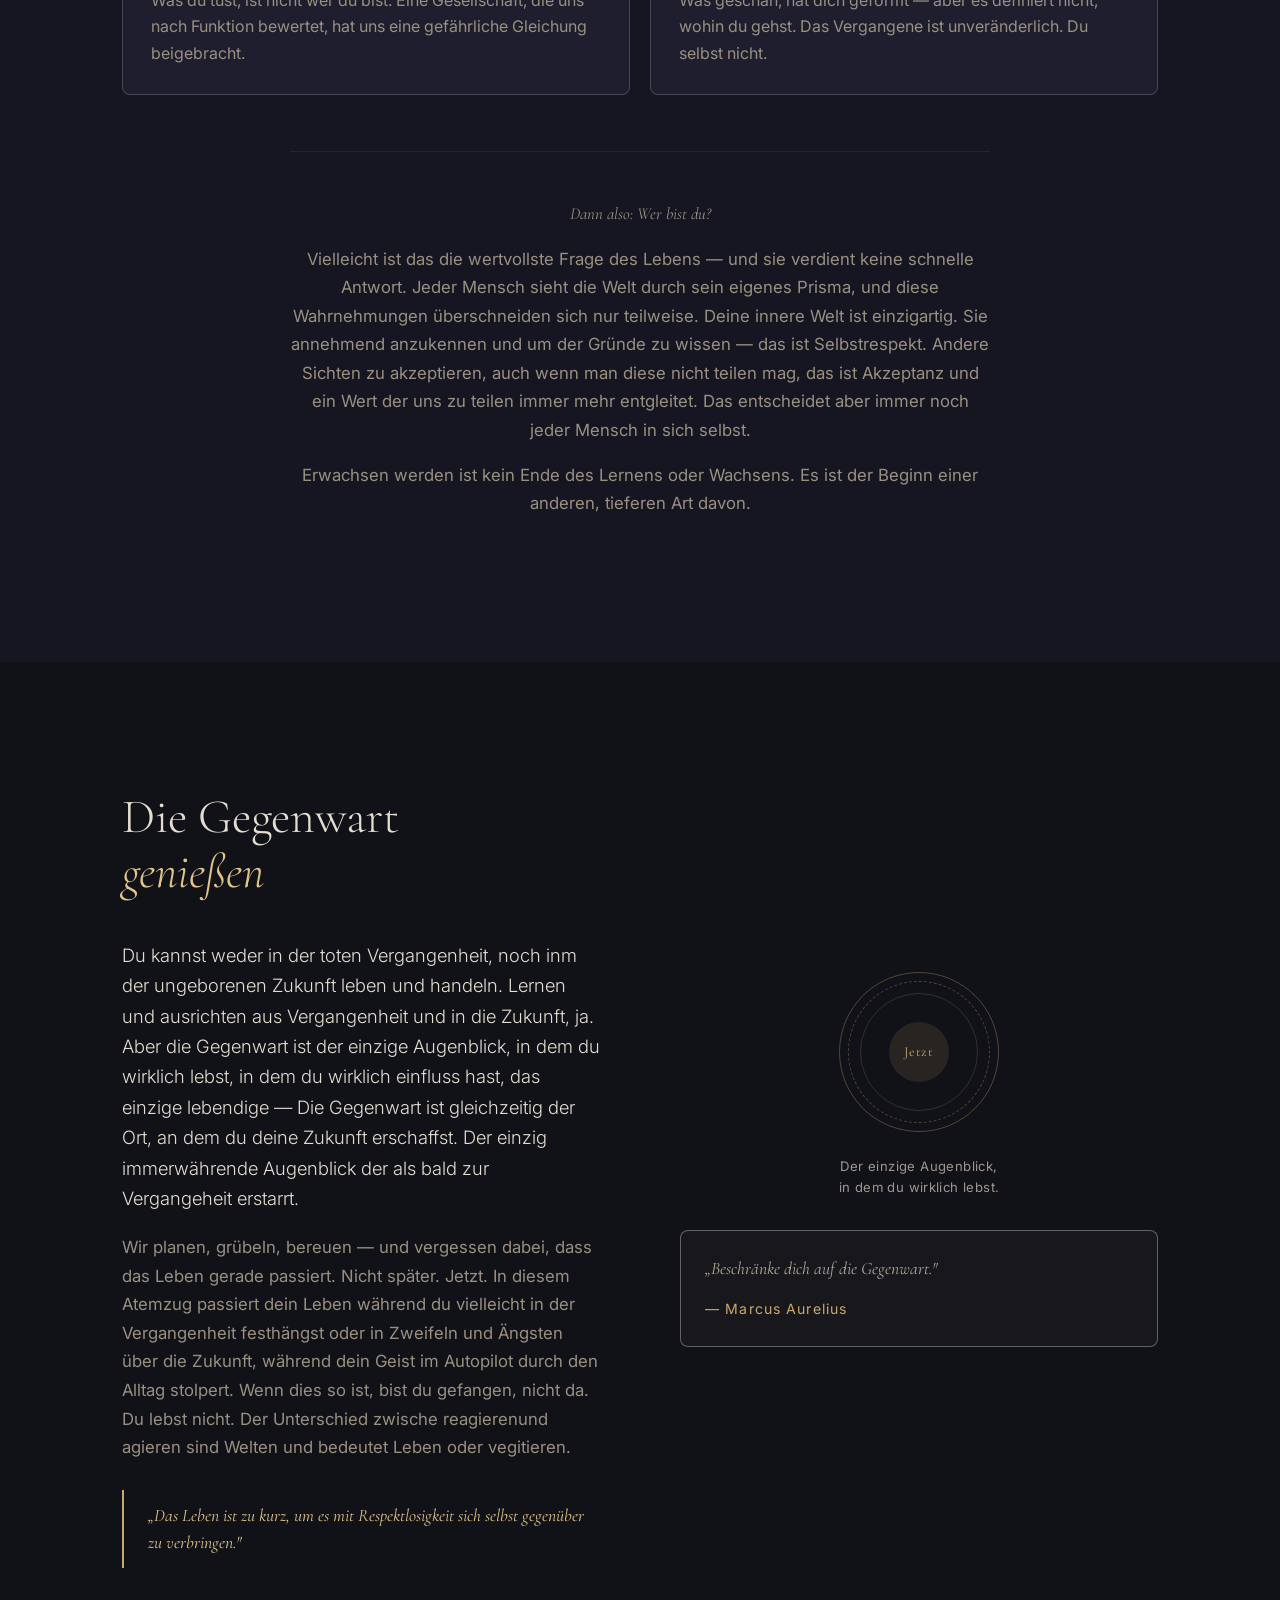
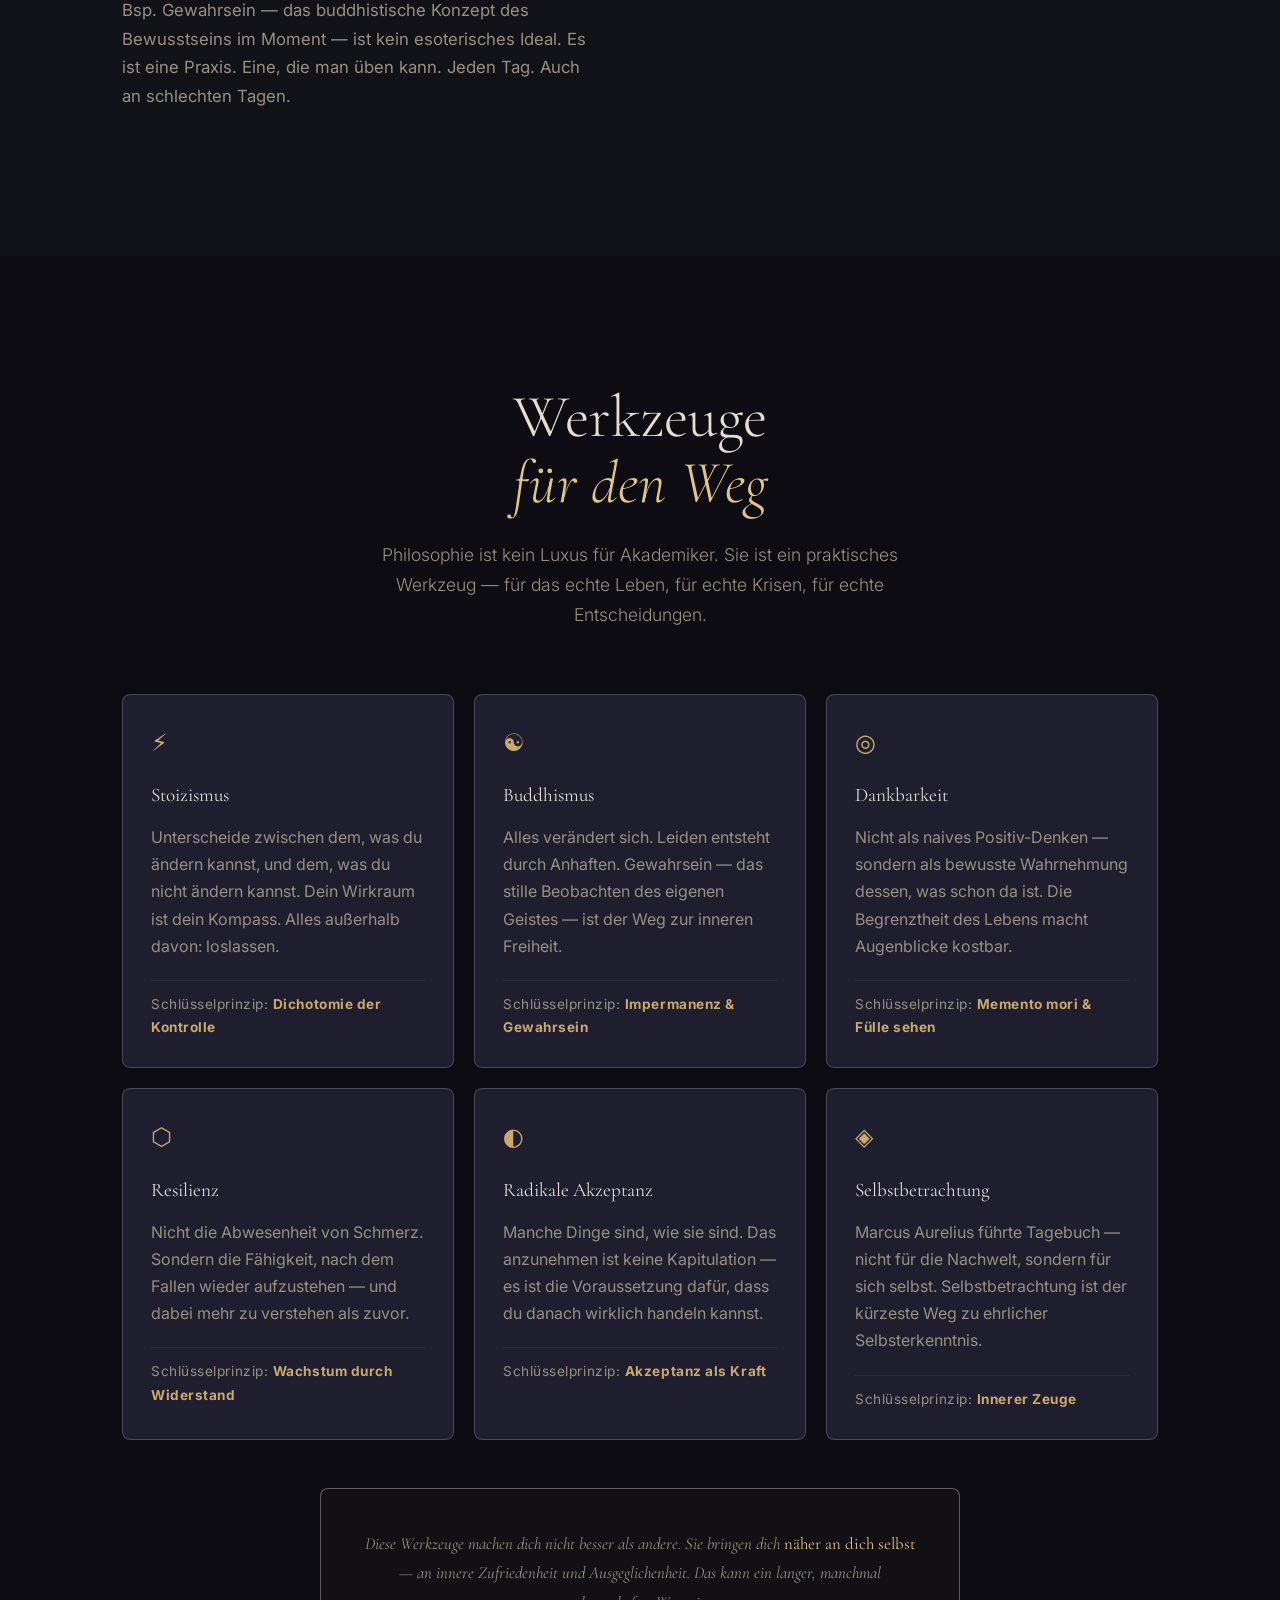
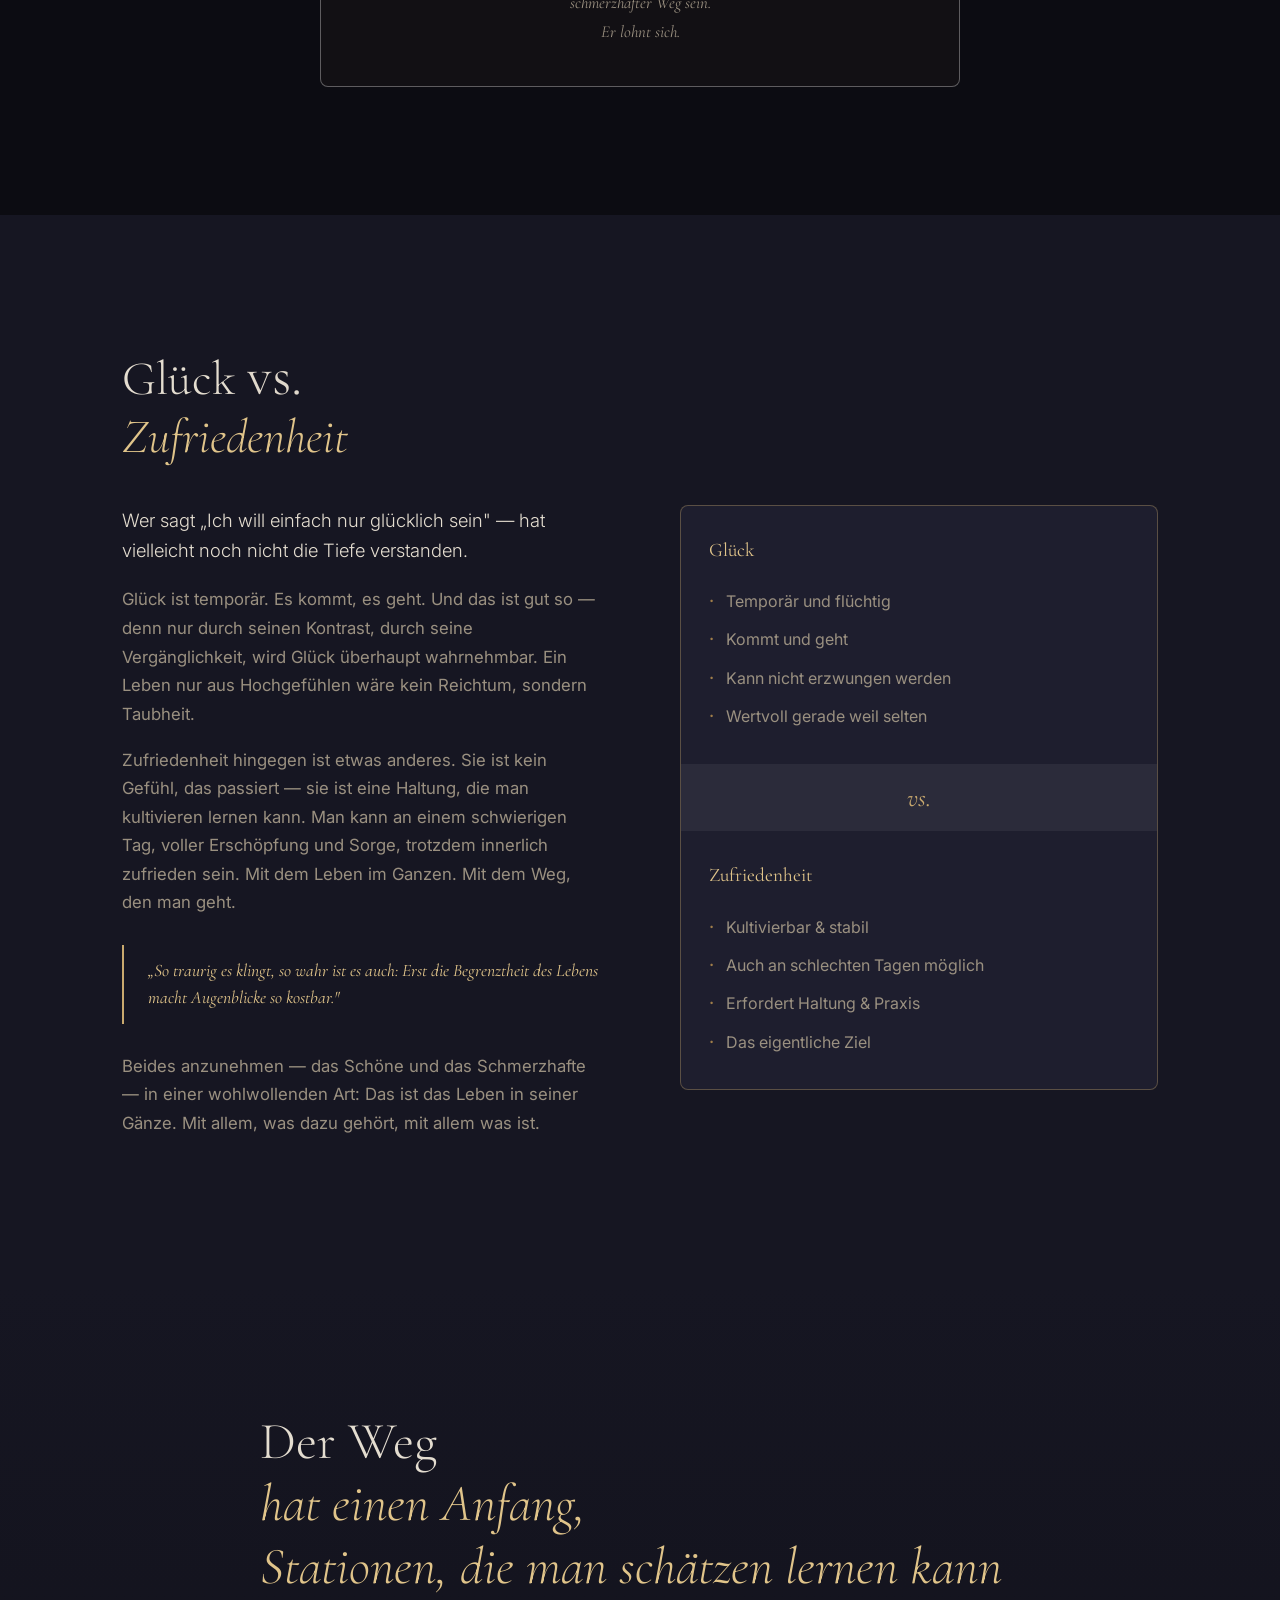
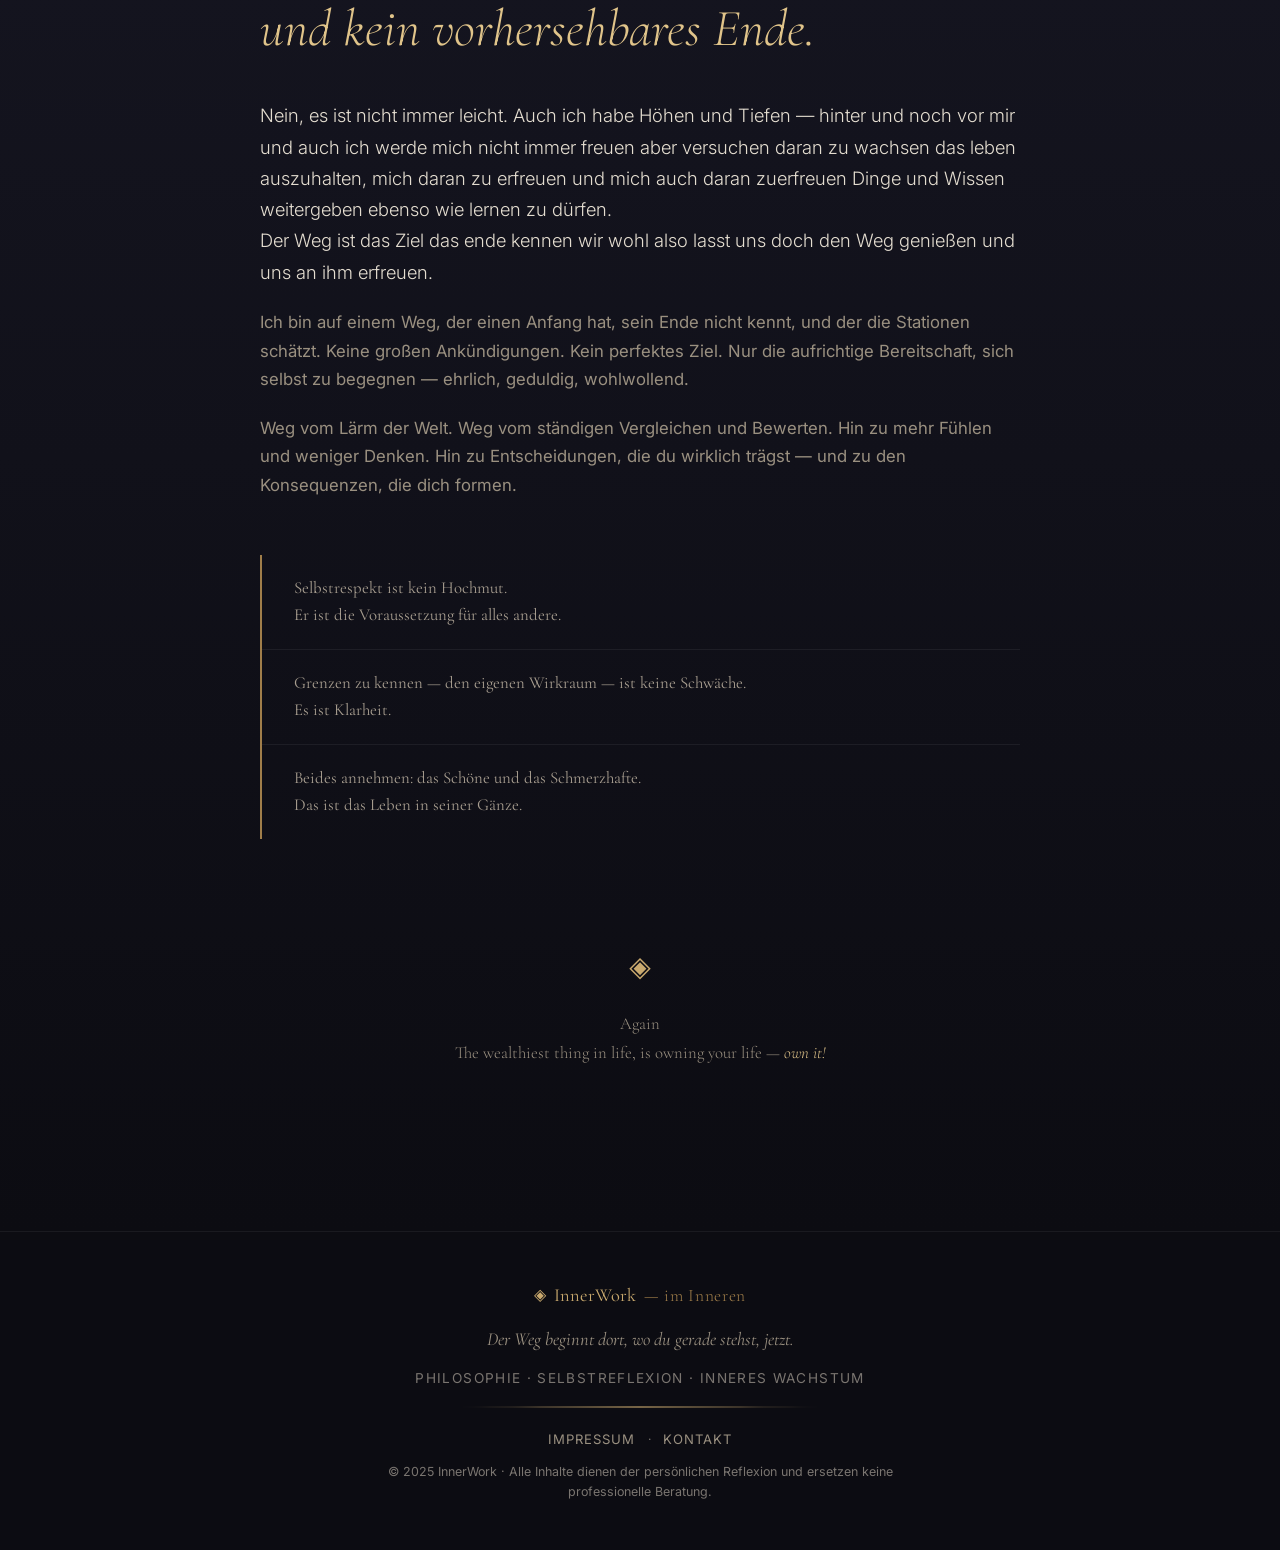
==== commit 78bb0832: "header footer logo scroll behafiur featured" ====
--- a/index.html
+++ b/index.html
@@ -15,7 +15,7 @@
   <!-- NAVBAR -->
   <nav class="navbar" id="navbar">
     <div class="nav-inner">
-      <a href="#footer" class="nav-logo">
+      <a href="#footer" class="nav-logo" id="navLogo">
         <span class="logo-mark">◈</span>
         <span class="logo-text"><span class="logo-name">InnerWork</span><span class="logo-sub"><span class="logo-dash">— </span>im Inneren</span></span>
       </a>
@@ -405,7 +405,7 @@
       </a>
       <p class="footer-motto">Der Weg beginnt dort, wo du gerade stehst, jetzt.</p>
       <p class="footer-copy">Philosophie · Selbstreflexion · Inneres Wachstum</p>
-      <svg class="footer-divider" viewBox="0 0 300 6" xmlns="http://www.w3.org/2000/svg" preserveAspectRatio="none" aria-hidden="true">
+      <svg class="footer-divider" viewBox="0 0 300 2" xmlns="http://www.w3.org/2000/svg" preserveAspectRatio="none" aria-hidden="true">
         <defs>
           <linearGradient id="divGrad" x1="0" y1="0" x2="1" y2="0">
             <stop offset="0%"   stop-color="#c9a96e" stop-opacity="0"/>
@@ -413,7 +413,7 @@
             <stop offset="100%" stop-color="#c9a96e" stop-opacity="0"/>
           </linearGradient>
         </defs>
-        <ellipse cx="150" cy="3" rx="150" ry="2.5" fill="url(#divGrad)"/>
+        <ellipse cx="150" cy="1" rx="150" ry="0.83" fill="url(#divGrad)"/>
       </svg>
       <div class="footer-links">
         <a href="impressum.html" class="footer-link">Impressum</a>
--- a/style.css
+++ b/style.css
@@ -982,7 +982,7 @@
 .footer-divider {
   width: 55%;
   max-width: 360px;
-  height: 6px;
+  height: 2px;
   display: block;
   margin: 0.25rem auto;
 }
@@ -1008,6 +1008,10 @@
 }
 
 .footer-link:hover { color: var(--gold); }
+
+a.footer-link {
+  text-decoration: none;
+}
 
 .footer-link-sep {
   color: var(--text-faint);
@@ -1238,7 +1242,9 @@
 
   .tools-grid { grid-template-columns: repeat(2, 1fr); }
 
-  .hero-title { font-size: 2.75rem; }
+  .hero-title    { font-size: 2.67rem; }
+  .hero-eyebrow  { font-size: 0.73rem; }
+  .hero-sub      { font-size: 1.02rem; }
 
   .band-inner { gap: 1rem; }
 
@@ -1289,22 +1295,22 @@
    LIGHT MODE
    ============================================= */
 body.light {
-  --bg-deep:    #d8d4cc;
-  --bg-dark:    #cdc9c1;
-  --bg-mid:     #c8c4bc;
-  --bg-surface: #bfbbb3;
-  --bg-card:    #d2cec6;
-
-  --text:       #1a1814;
-  --text-dim:   #3e3b36;
-  --text-faint: #4a4744;
-
-  --border:     rgba(100, 75, 40, 0.25);
-  --border-dim: rgba(0, 0, 0, 0.12);
-
-  --gold:       #7a5520;
-  --gold-light: #5a3e14;
-  --gold-dim:   #8a6828;
+  --bg-deep:    #f0ece4;
+  --bg-dark:    #e8e4dc;
+  --bg-mid:     #e2ddd6;
+  --bg-surface: #d8d3cb;
+  --bg-card:    #ece8e0;
+
+  --text:       #100e0a;
+  --text-dim:   #2a2722;
+  --text-faint: #3e3b36;
+
+  --border:     rgba(90, 60, 20, 0.35);
+  --border-dim: rgba(0, 0, 0, 0.18);
+
+  --gold:       #6a4618;
+  --gold-light: #4a3010;
+  --gold-dim:   #7a5820;
 }
 
 body.light::before {
@@ -1313,11 +1319,11 @@
 }
 
 body.light .navbar {
-  background: rgba(216, 212, 204, 0.88);
+  background: rgba(240, 236, 228, 0.90);
 }
 
 body.light .navbar.scrolled {
-  background: rgba(216, 212, 204, 0.98);
+  background: rgba(240, 236, 228, 0.98);
 }
 
 body.light .hero-bg-pattern {
@@ -1327,7 +1333,7 @@
 }
 
 body.light .nav-right {
-  background: rgba(216, 212, 204, 0.98);
+  background: rgba(240, 236, 228, 0.98);
 }
 
 body.light .heading-vs           { color: #3a3530; }
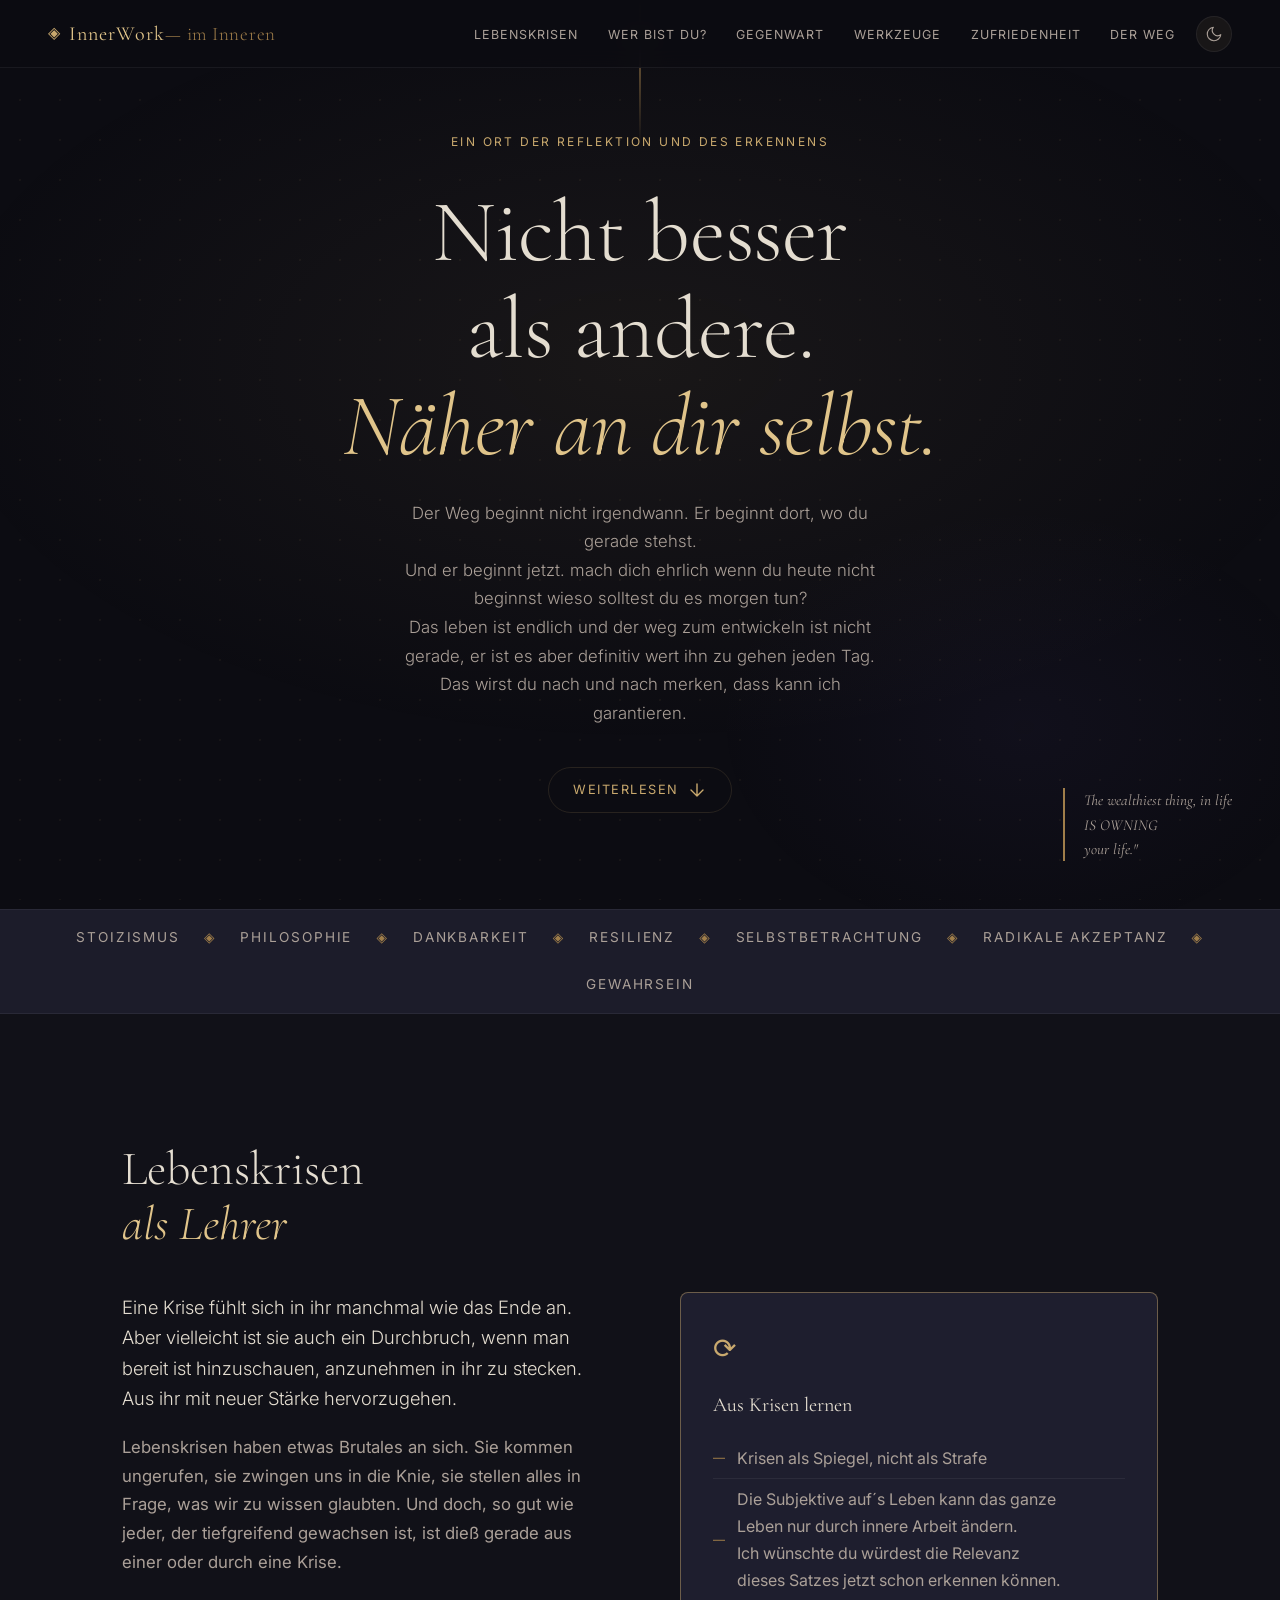
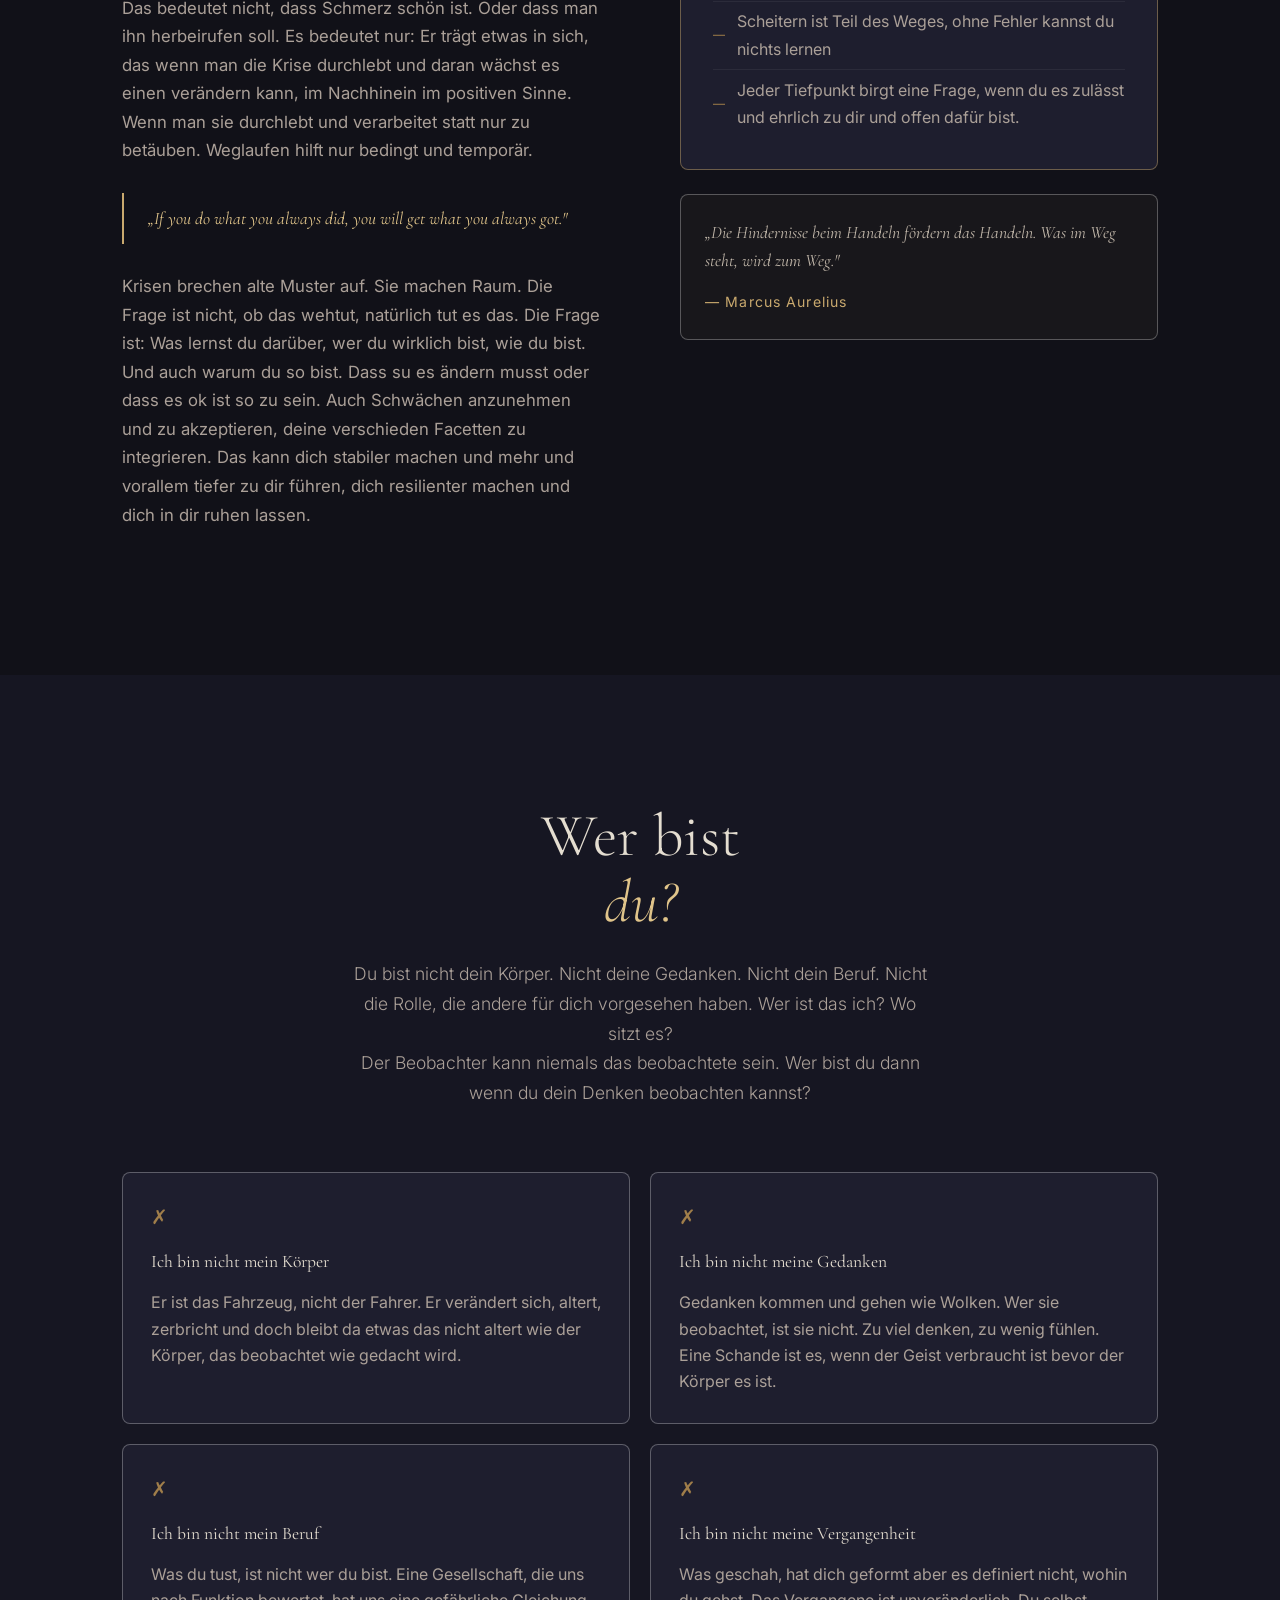
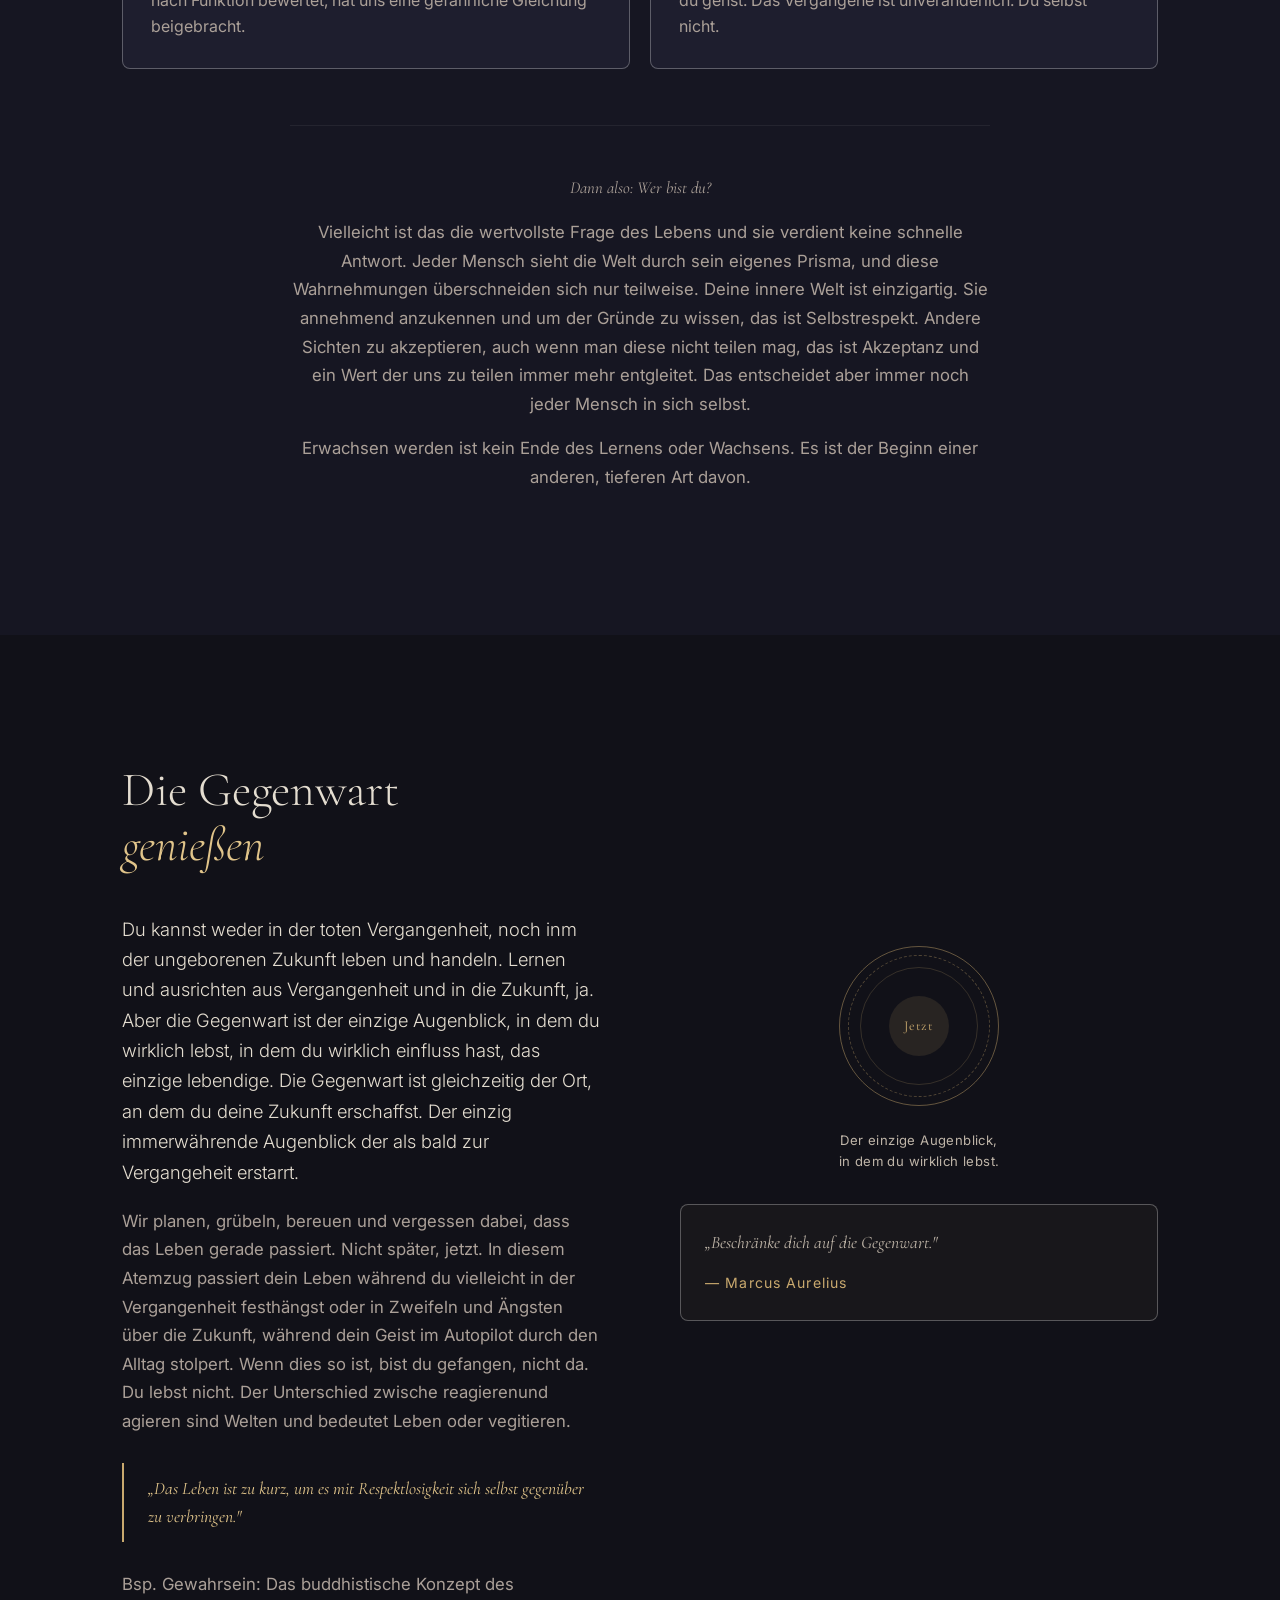
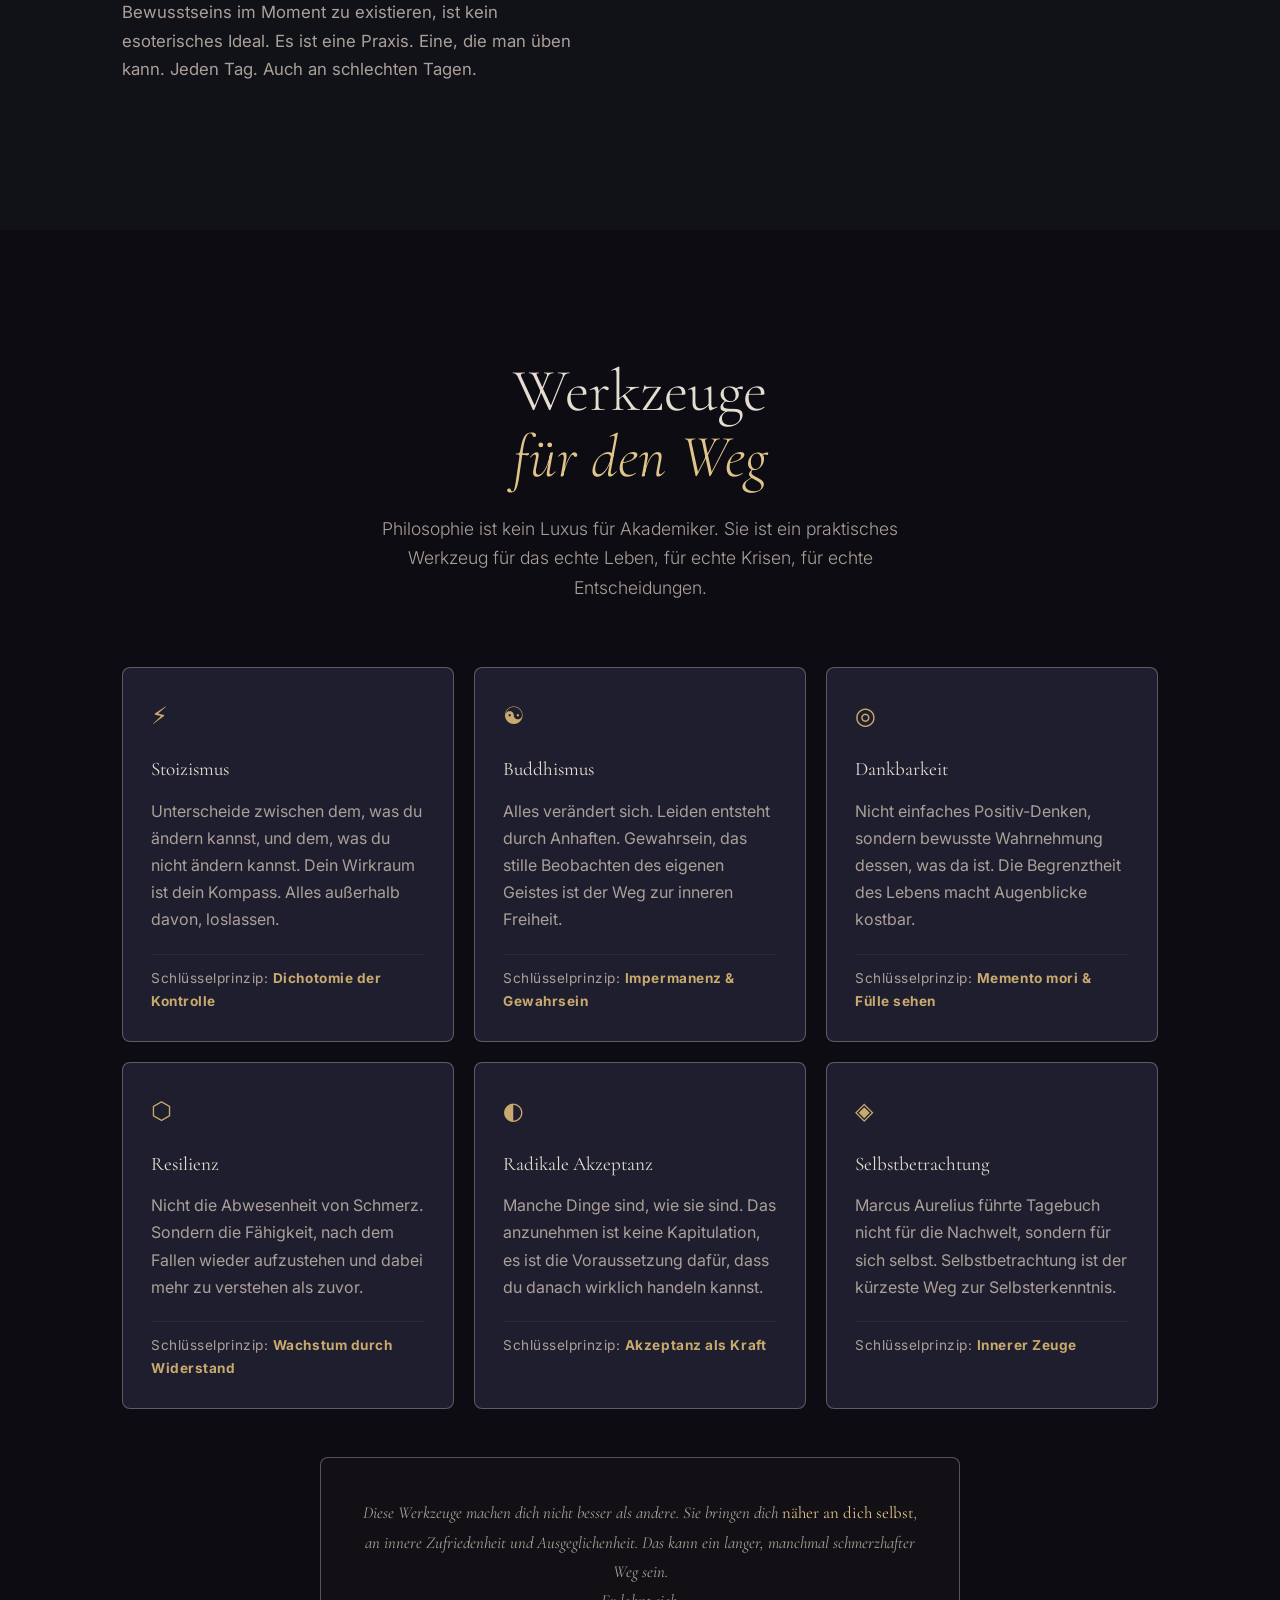
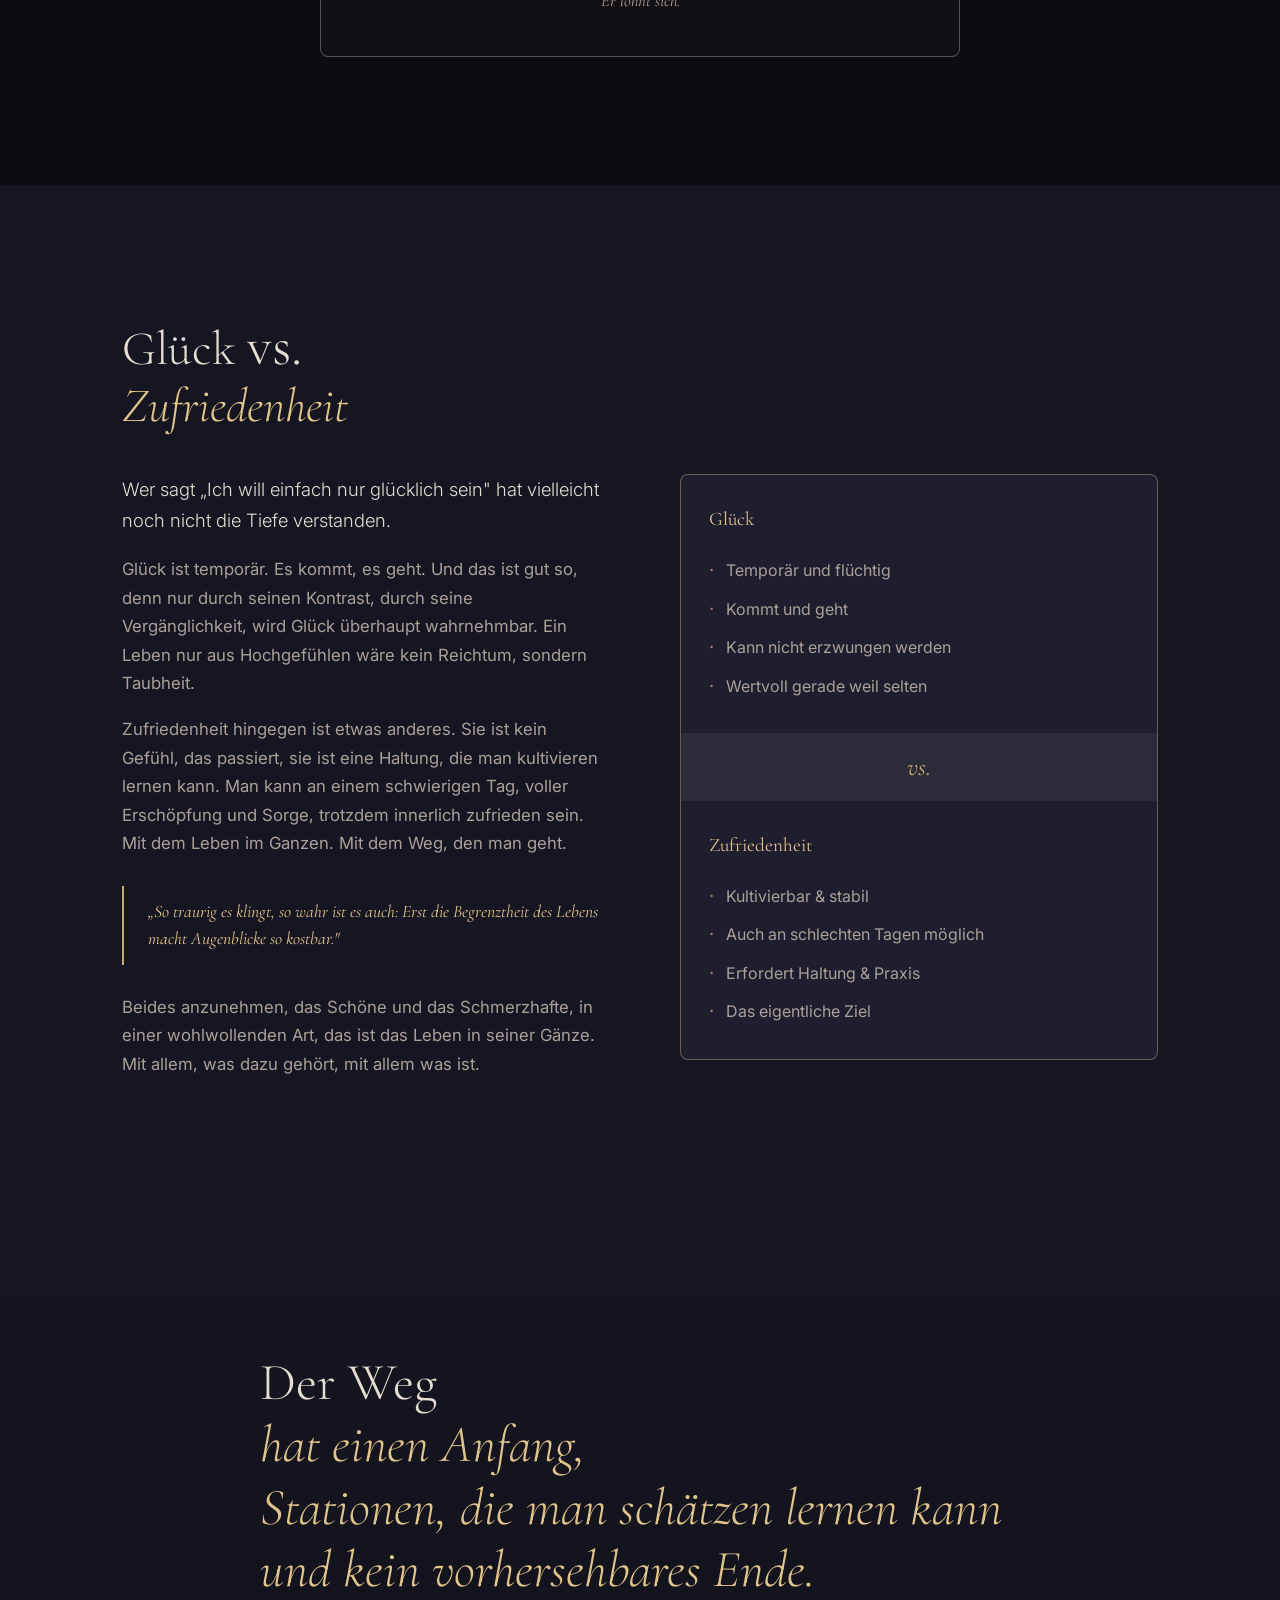
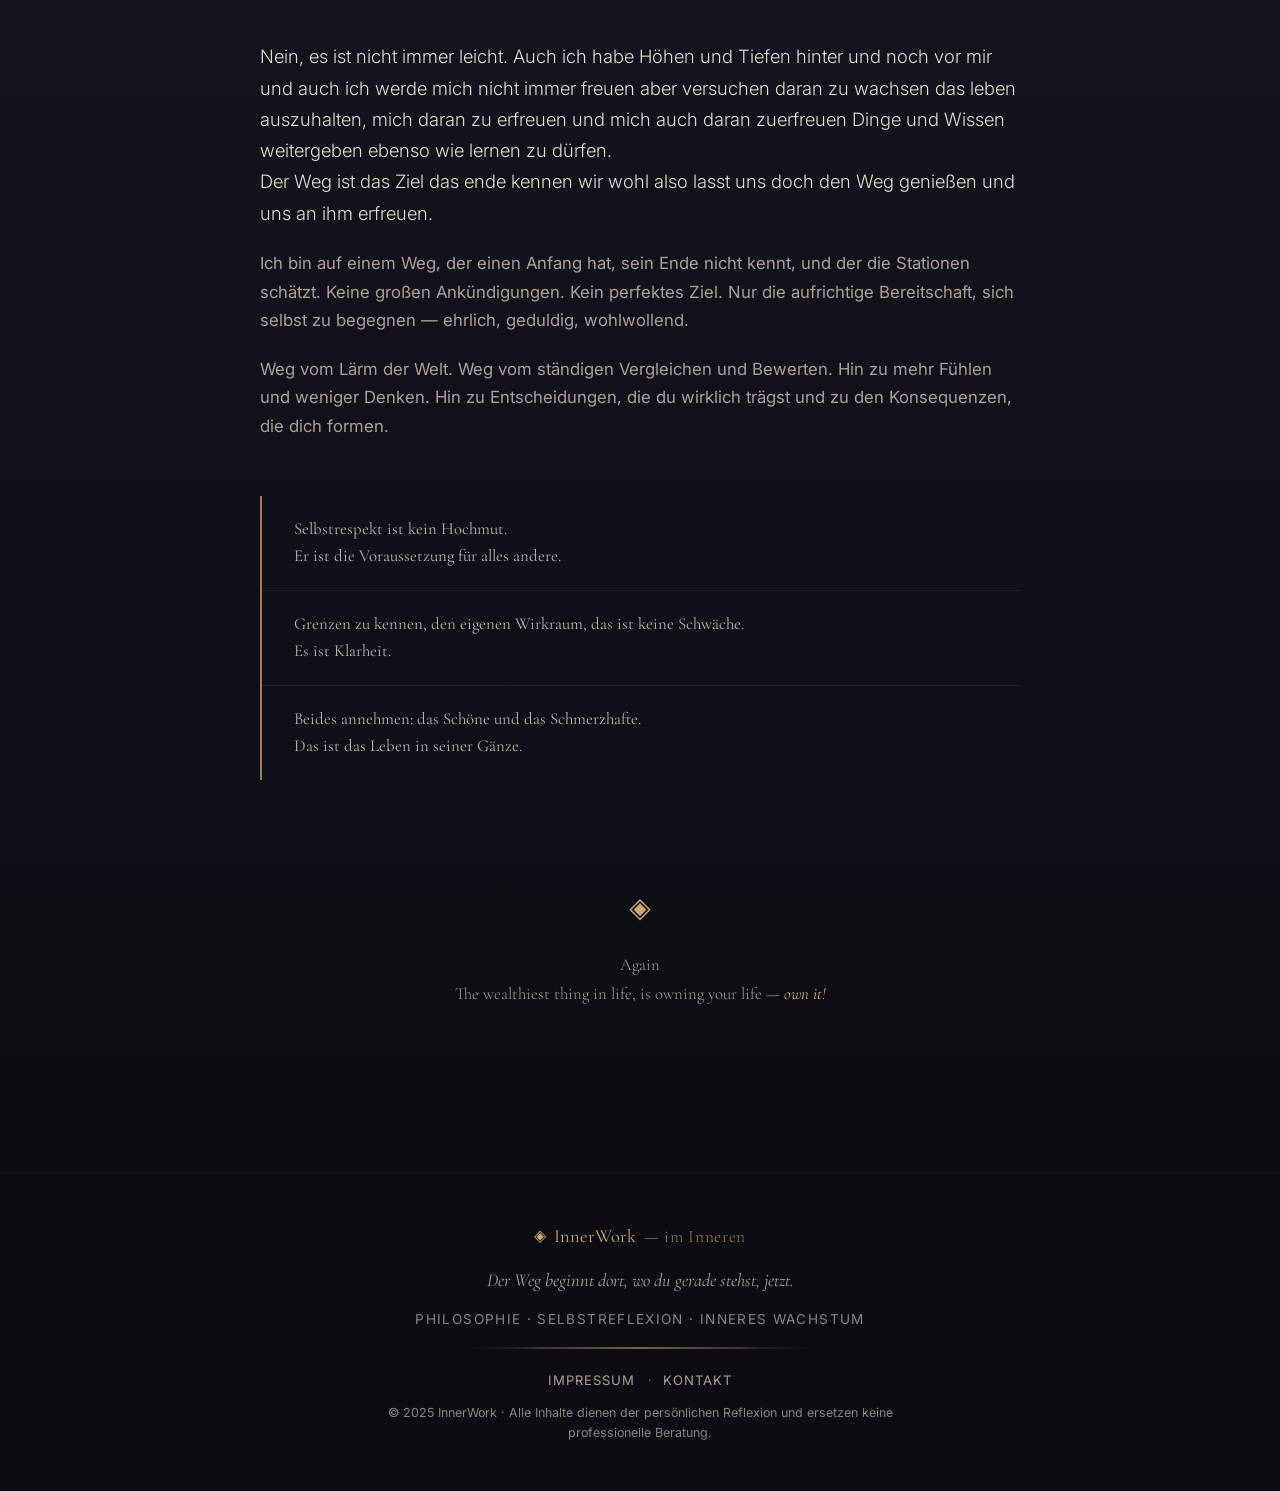
==== commit a4b63d17: "fix Burgermenue in mobile size" ====
--- a/index.html
+++ b/index.html
@@ -3,6 +3,7 @@
 <head>
   <meta charset="UTF-8" />
   <meta name="viewport" content="width=device-width, initial-scale=1.0" />
+  <meta name="color-scheme" content="dark" />
   <title>InnerWork — im Inneren</title>
   <link rel="icon" type="image/svg+xml" href="favicon.svg" />
   <link rel="preconnect" href="https://fonts.googleapis.com" />
@@ -136,10 +137,10 @@
       <div class="section-grid">
         <div class="section-text">
           <p class="lead">
-            Eine Krise fühlt sich in ihr manchmal wie das Ende an. Aber vielleicht ist sie auch ein Durchbruch — wenn man bereit ist hinzuschauen, anzunehmen in ihr zu stecken. Aus ihr mit neuer Stärke hervorzugehen.
-          </p>
-          <p>
-            Lebenskrisen haben etwas Brutales an sich. Sie kommen ungerufen, sie zwingen uns in die Knie, sie stellen alles in Frage, was wir zu wissen glaubten. Und doch — kaum jemand, der tiefgreifend gewachsen ist, gerade aus einer, durch eine Krise.
+            Eine Krise fühlt sich in ihr manchmal wie das Ende an. Aber vielleicht ist sie auch ein Durchbruch, wenn man bereit ist hinzuschauen, anzunehmen in ihr zu stecken. Aus ihr mit neuer Stärke hervorzugehen.
+          </p>
+          <p>
+            Lebenskrisen haben etwas Brutales an sich. Sie kommen ungerufen, sie zwingen uns in die Knie, sie stellen alles in Frage, was wir zu wissen glaubten. Und doch, so gut wie jeder, der tiefgreifend gewachsen ist, ist dieß gerade aus einer oder durch eine Krise.
           </p>
           <p>
             Das bedeutet nicht, dass Schmerz schön ist. Oder dass man ihn herbeirufen soll. Es bedeutet nur: Er trägt etwas in sich, das wenn man die Krise durchlebt und daran wächst es einen verändern kann, im Nachhinein im positiven Sinne. Wenn man sie durchlebt und verarbeitet statt nur zu betäuben. Weglaufen hilft nur bedingt und temporär.
@@ -148,7 +149,7 @@
             „If you do what you always did, you will get what you always got."
           </blockquote>
           <p>
-            Krisen brechen alte Muster auf. Sie machen Raum. Die Frage ist nicht, ob das wehtut — natürlich tut es das. Die Frage ist: Was lernst du darüber, wer du wirklich bist, wie du bist. Und auch warum du so bist. Dass su es ändern musst oder dass es ok ist so zu sein. Auch Schwächen anzunehmen und zu akzeptieren, deine verschieden Facetten zu integrieren. Das kann dich stabiler machen und mehr und vorallem tiefer zu  dir führen, dich resilienter machen und dich in dir ruhen lassen.
+            Krisen brechen alte Muster auf. Sie machen Raum. Die Frage ist nicht, ob das wehtut, natürlich tut es das. Die Frage ist: Was lernst du darüber, wer du wirklich bist, wie du bist. Und auch warum du so bist. Dass su es ändern musst oder dass es ok ist so zu sein. Auch Schwächen anzunehmen und zu akzeptieren, deine verschieden Facetten zu integrieren. Das kann dich stabiler machen und mehr und vorallem tiefer zu  dir führen, dich resilienter machen und dich in dir ruhen lassen.
           </p>
         </div>
         <div class="section-aside">
@@ -190,12 +191,12 @@
         <div class="identity-card">
           <div class="identity-cross">✗</div>
           <h4>Ich bin nicht mein Körper</h4>
-          <p>Er ist das Fahrzeug, nicht der Fahrer. Er verändert sich, altert, zerbricht — und doch bleibt da etwas das nicht altert wie der Körper, das beobachtet wie gedacht wird.</p>
+          <p>Er ist das Fahrzeug, nicht der Fahrer. Er verändert sich, altert, zerbricht und doch bleibt da etwas das nicht altert wie der Körper, das beobachtet wie gedacht wird.</p>
         </div>
         <div class="identity-card">
           <div class="identity-cross">✗</div>
           <h4>Ich bin nicht meine Gedanken</h4>
-          <p>Gedanken kommen und gehen wie Wolken. Wer sie beobachtet, ist nicht das Gewölk selbst. Zu viel denken, zu wenig fühlen — ein vertrautes Ungleichgewicht. Eine Schande ist es, wenn der Geist verbraucht ist bevor der Körper es ist.</p>
+          <p>Gedanken kommen und gehen wie Wolken. Wer sie beobachtet, ist sie nicht. Zu viel denken, zu wenig fühlen. Eine Schande ist es, wenn der Geist verbraucht ist bevor der Körper es ist.</p>
         </div>
         <div class="identity-card">
           <div class="identity-cross">✗</div>
@@ -205,14 +206,14 @@
         <div class="identity-card">
           <div class="identity-cross">✗</div>
           <h4>Ich bin nicht meine Vergangenheit</h4>
-          <p>Was geschah, hat dich geformt — aber es definiert nicht, wohin du gehst. Das Vergangene ist unveränderlich. Du selbst nicht.</p>
+          <p>Was geschah, hat dich geformt aber es definiert nicht, wohin du gehst. Das Vergangene ist unveränderlich. Du selbst nicht.</p>
         </div>
       </div>
 
       <div class="identity-answer">
         <p class="identity-question">Dann also: Wer bist du?</p>
         <p>
-          Vielleicht ist das die wertvollste Frage des Lebens — und sie verdient keine schnelle Antwort. Jeder Mensch sieht die Welt durch sein eigenes Prisma, und diese Wahrnehmungen überschneiden sich nur teilweise. Deine innere Welt ist einzigartig. Sie annehmend anzukennen und um der Gründe zu wissen — das ist Selbstrespekt. Andere Sichten zu akzeptieren, auch wenn man diese nicht teilen mag, das ist Akzeptanz und ein Wert der uns zu teilen immer mehr entgleitet. Das entscheidet aber immer noch jeder Mensch in sich selbst.
+          Vielleicht ist das die wertvollste Frage des Lebens und sie verdient keine schnelle Antwort. Jeder Mensch sieht die Welt durch sein eigenes Prisma, und diese Wahrnehmungen überschneiden sich nur teilweise. Deine innere Welt ist einzigartig. Sie annehmend anzukennen und um der Gründe zu wissen, das ist Selbstrespekt. Andere Sichten zu akzeptieren, auch wenn man diese nicht teilen mag, das ist Akzeptanz und ein Wert der uns zu teilen immer mehr entgleitet. Das entscheidet aber immer noch jeder Mensch in sich selbst.
         </p>
         <p>
           Erwachsen werden ist kein Ende des Lernens oder Wachsens. Es ist der Beginn einer anderen, tieferen Art davon.
@@ -242,16 +243,16 @@
         </div>
         <div class="section-text">
           <p class="lead">
-            Du kannst weder in der toten Vergangenheit, noch inm der ungeborenen Zukunft leben und handeln. Lernen und ausrichten aus Vergangenheit und in die Zukunft, ja. Aber die Gegenwart ist der einzige Augenblick, in dem du wirklich lebst, in dem du wirklich einfluss hast, das einzige lebendige — Die Gegenwart ist gleichzeitig der Ort, an dem du deine Zukunft erschaffst. Der einzig immerwährende Augenblick der als bald zur Vergangeheit erstarrt.
-          </p>
-          <p>
-            Wir planen, grübeln, bereuen — und vergessen dabei, dass das Leben gerade passiert. Nicht später. Jetzt. In diesem Atemzug passiert dein Leben während du vielleicht in der Vergangenheit festhängst oder in Zweifeln und Ängsten über die Zukunft, während dein Geist im Autopilot durch den Alltag stolpert. Wenn dies so ist, bist du gefangen, nicht da. Du lebst nicht. Der Unterschied zwische reagierenund agieren sind Welten und bedeutet Leben oder vegitieren.
+            Du kannst weder in der toten Vergangenheit, noch inm der ungeborenen Zukunft leben und handeln. Lernen und ausrichten aus Vergangenheit und in die Zukunft, ja. Aber die Gegenwart ist der einzige Augenblick, in dem du wirklich lebst, in dem du wirklich einfluss hast, das einzige lebendige. Die Gegenwart ist gleichzeitig der Ort, an dem du deine Zukunft erschaffst. Der einzig immerwährende Augenblick der als bald zur Vergangeheit erstarrt.
+          </p>
+          <p>
+            Wir planen, grübeln, bereuen und vergessen dabei, dass das Leben gerade passiert. Nicht später, jetzt. In diesem Atemzug passiert dein Leben während du vielleicht in der Vergangenheit festhängst oder in Zweifeln und Ängsten über die Zukunft, während dein Geist im Autopilot durch den Alltag stolpert. Wenn dies so ist, bist du gefangen, nicht da. Du lebst nicht. Der Unterschied zwische reagierenund agieren sind Welten und bedeutet Leben oder vegitieren.
           </p>
           <blockquote>
             „Das Leben ist zu kurz, um es mit Respektlosigkeit sich selbst gegenüber zu verbringen."
           </blockquote>
           <p>
-            Bsp. Gewahrsein — das buddhistische Konzept des Bewusstseins im Moment — ist kein esoterisches Ideal. Es ist eine Praxis. Eine, die man üben kann. Jeden Tag. Auch an schlechten Tagen.
+            Bsp. Gewahrsein: Das buddhistische Konzept des Bewusstseins im Moment zu existieren, ist kein esoterisches Ideal. Es ist eine Praxis. Eine, die man üben kann. Jeden Tag. Auch an schlechten Tagen.
           </p>
         </div>
       </div>
@@ -265,50 +266,50 @@
         Werkzeuge<br/><em>für den Weg</em>
       </h2>
       <p class="section-center-lead">
-        Philosophie ist kein Luxus für Akademiker. Sie ist ein praktisches Werkzeug — für das echte Leben, für echte Krisen, für echte Entscheidungen.
+        Philosophie ist kein Luxus für Akademiker. Sie ist ein praktisches Werkzeug für das echte Leben, für echte Krisen, für echte Entscheidungen.
       </p>
 
       <div class="tools-grid">
         <div class="tool-card">
           <div class="tool-icon">⚡</div>
           <h3>Stoizismus</h3>
-          <p>Unterscheide zwischen dem, was du ändern kannst, und dem, was du nicht ändern kannst. Dein Wirkraum ist dein Kompass. Alles außerhalb davon: loslassen.</p>
+          <p>Unterscheide zwischen dem, was du ändern kannst, und dem, was du nicht ändern kannst. Dein Wirkraum ist dein Kompass. Alles außerhalb davon, loslassen.</p>
           <div class="tool-key">Schlüsselprinzip: <strong>Dichotomie der Kontrolle</strong></div>
         </div>
         <div class="tool-card">
           <div class="tool-icon">☯</div>
           <h3>Buddhismus</h3>
-          <p>Alles verändert sich. Leiden entsteht durch Anhaften. Gewahrsein — das stille Beobachten des eigenen Geistes — ist der Weg zur inneren Freiheit.</p>
+          <p>Alles verändert sich. Leiden entsteht durch Anhaften. Gewahrsein, das stille Beobachten des eigenen Geistes ist der Weg zur inneren Freiheit.</p>
           <div class="tool-key">Schlüsselprinzip: <strong>Impermanenz &amp; Gewahrsein</strong></div>
         </div>
         <div class="tool-card">
           <div class="tool-icon">◎</div>
           <h3>Dankbarkeit</h3>
-          <p>Nicht als naives Positiv-Denken — sondern als bewusste Wahrnehmung dessen, was schon da ist. Die Begrenztheit des Lebens macht Augenblicke kostbar.</p>
+          <p>Nicht einfaches Positiv-Denken, sondern bewusste Wahrnehmung dessen, was da ist. Die Begrenztheit des Lebens macht Augenblicke kostbar.</p>
           <div class="tool-key">Schlüsselprinzip: <strong>Memento mori &amp; Fülle sehen</strong></div>
         </div>
         <div class="tool-card">
           <div class="tool-icon">⬡</div>
           <h3>Resilienz</h3>
-          <p>Nicht die Abwesenheit von Schmerz. Sondern die Fähigkeit, nach dem Fallen wieder aufzustehen — und dabei mehr zu verstehen als zuvor.</p>
+          <p>Nicht die Abwesenheit von Schmerz. Sondern die Fähigkeit, nach dem Fallen wieder aufzustehen und dabei mehr zu verstehen als zuvor.</p>
           <div class="tool-key">Schlüsselprinzip: <strong>Wachstum durch Widerstand</strong></div>
         </div>
         <div class="tool-card">
           <div class="tool-icon">◐</div>
           <h3>Radikale Akzeptanz</h3>
-          <p>Manche Dinge sind, wie sie sind. Das anzunehmen ist keine Kapitulation — es ist die Voraussetzung dafür, dass du danach wirklich handeln kannst.</p>
+          <p>Manche Dinge sind, wie sie sind. Das anzunehmen ist keine Kapitulation, es ist die Voraussetzung dafür, dass du danach wirklich handeln kannst.</p>
           <div class="tool-key">Schlüsselprinzip: <strong>Akzeptanz als Kraft</strong></div>
         </div>
         <div class="tool-card">
           <div class="tool-icon">◈</div>
           <h3>Selbstbetrachtung</h3>
-          <p>Marcus Aurelius führte Tagebuch — nicht für die Nachwelt, sondern für sich selbst. Selbstbetrachtung ist der kürzeste Weg zu ehrlicher Selbsterkenntnis.</p>
+          <p>Marcus Aurelius führte Tagebuch nicht für die Nachwelt, sondern für sich selbst. Selbstbetrachtung ist der kürzeste Weg zur Selbsterkenntnis.</p>
           <div class="tool-key">Schlüsselprinzip: <strong>Innerer Zeuge</strong></div>
         </div>
       </div>
 
       <div class="tools-footer">
-        <p>Diese Werkzeuge machen dich nicht besser als andere. Sie bringen dich <em>näher an dich selbst</em> — an innere Zufriedenheit und Ausgeglichenheit. Das kann ein langer, manchmal schmerzhafter Weg sein.
+        <p>Diese Werkzeuge machen dich nicht besser als andere. Sie bringen dich <em>näher an dich selbst</em>, an innere Zufriedenheit und Ausgeglichenheit. Das kann ein langer, manchmal schmerzhafter Weg sein.
           <br/>
           Er lohnt sich.</p>
       </div>
@@ -322,19 +323,19 @@
       <div class="section-grid">
         <div class="section-text">
           <p class="lead">
-            Wer sagt „Ich will einfach nur glücklich sein" — hat vielleicht noch nicht die Tiefe verstanden.
-          </p>
-          <p>
-            Glück ist temporär. Es kommt, es geht. Und das ist gut so — denn nur durch seinen Kontrast, durch seine Vergänglichkeit, wird Glück überhaupt wahrnehmbar. Ein Leben nur aus Hochgefühlen wäre kein Reich­tum, sondern Taubheit.
-          </p>
-          <p>
-            Zufriedenheit hingegen ist etwas anderes. Sie ist kein Gefühl, das passiert — sie ist eine Haltung, die man kultivieren lernen kann. Man kann an einem schwierigen Tag, voller Erschöpfung und Sorge, trotzdem innerlich zufrieden sein. Mit dem Leben im Ganzen. Mit dem Weg, den man geht.
+            Wer sagt „Ich will einfach nur glücklich sein" hat vielleicht noch nicht die Tiefe verstanden.
+          </p>
+          <p>
+            Glück ist temporär. Es kommt, es geht. Und das ist gut so, denn nur durch seinen Kontrast, durch seine Vergänglichkeit, wird Glück überhaupt wahrnehmbar. Ein Leben nur aus Hochgefühlen wäre kein Reich­tum, sondern Taubheit.
+          </p>
+          <p>
+            Zufriedenheit hingegen ist etwas anderes. Sie ist kein Gefühl, das passiert, sie ist eine Haltung, die man kultivieren lernen kann. Man kann an einem schwierigen Tag, voller Erschöpfung und Sorge, trotzdem innerlich zufrieden sein. Mit dem Leben im Ganzen. Mit dem Weg, den man geht.
           </p>
           <blockquote>
             „So traurig es klingt, so wahr ist es auch: Erst die Begrenztheit des Lebens macht Augenblicke so kostbar."
           </blockquote>
           <p>
-            Beides anzunehmen — das Schöne und das Schmerzhafte — in einer wohlwollenden Art: Das ist das Leben in seiner Gänze. Mit allem, was dazu gehört, mit allem was ist.
+            Beides anzunehmen, das Schöne und das Schmerzhafte, in einer wohlwollenden Art, das ist das Leben in seiner Gänze. Mit allem, was dazu gehört, mit allem was ist.
           </p>
         </div>
         <div class="section-aside">
@@ -370,7 +371,7 @@
       <div class="final-content">
         <h2>Der Weg<br/><em>hat einen Anfang,<br/>Stationen, die man schätzen lernen kann und kein vorhersehbares Ende.</em></h2>
         <p class="lead">
-          Nein, es ist nicht immer leicht. Auch ich habe Höhen und Tiefen — hinter und noch vor mir und auch ich werde mich nicht immer freuen aber versuchen daran zu wachsen das leben auszuhalten, mich daran zu erfreuen und mich auch daran zuerfreuen Dinge und Wissen weitergeben ebenso wie lernen zu dürfen.
+          Nein, es ist nicht immer leicht. Auch ich habe Höhen und Tiefen hinter und noch vor mir und auch ich werde mich nicht immer freuen aber versuchen daran zu wachsen das leben auszuhalten, mich daran zu erfreuen und mich auch daran zuerfreuen Dinge und Wissen weitergeben ebenso wie lernen zu dürfen.
         <br/>
         Der Weg ist das Ziel das ende kennen wir wohl also lasst uns doch den Weg genießen und uns an ihm erfreuen.
         </p>
@@ -378,11 +379,11 @@
           Ich bin auf einem Weg, der einen Anfang hat, sein Ende nicht kennt, und der die Stationen schätzt. Keine großen Ankündigungen. Kein perfektes Ziel. Nur die aufrichtige Bereitschaft, sich selbst zu begegnen — ehrlich, geduldig, wohlwollend.
         </p>
         <p>
-          Weg vom Lärm der Welt. Weg vom ständigen Vergleichen und Bewerten. Hin zu mehr Fühlen und weniger Denken. Hin zu Entscheidungen, die du wirklich trägst — und zu den Konsequenzen, die dich formen.
+          Weg vom Lärm der Welt. Weg vom ständigen Vergleichen und Bewerten. Hin zu mehr Fühlen und weniger Denken. Hin zu Entscheidungen, die du wirklich trägst und zu den Konsequenzen, die dich formen.
         </p>
         <div class="final-affirmations">
           <div class="affirmation">Selbstrespekt ist kein Hochmut.<br/>Er ist die Voraussetzung für alles andere.</div>
-          <div class="affirmation">Grenzen zu kennen — den eigenen Wirkraum — ist keine Schwäche.<br/>Es ist Klarheit.</div>
+          <div class="affirmation">Grenzen zu kennen, den eigenen Wirkraum, das ist keine Schwäche.<br/>Es ist Klarheit.</div>
           <div class="affirmation">Beides annehmen: das Schöne und das Schmerzhafte.<br/>Das ist das Leben in seiner Gänze.</div>
         </div>
         <div class="final-closing">
@@ -429,7 +430,7 @@
     <div class="modal-box modal-box--sm">
       <button class="modal-close" id="closeKontakt" aria-label="Schließen">✕</button>
       <h2 class="modal-title">Kontakt</h2>
-      <p class="modal-intro">Ich werde dich nicht umfassend beraten können — aber vielleicht kann ich dir einen Impuls geben oder Anlaufstellen nennen, die auch mir gut und effektiv geholfen haben. Schreib mir gern.</p>
+      <p class="modal-intro">Ich werde dich nicht umfassend beraten können aber vielleicht kann ich dir einen Impuls geben oder Anlaufstellen nennen, die auch mir gut und effektiv geholfen haben. Schreib mir gern.</p>
       <form class="kontakt-form" action="https://formsubmit.co/info.innerwork@gmx.de" method="POST">
         <input type="hidden" name="_subject" value="Kontaktanfrage InnerWork">
         <input type="hidden" name="_captcha" value="false">
--- a/style.css
+++ b/style.css
@@ -14,11 +14,14 @@
   --gold-dim:   #a07e4a;
 
   --text:       #e4ddd0;
-  --text-dim:   #9a9080;
-  --text-faint: #7a7570;
-
-  --border:     rgba(201, 169, 110, 0.15);
-  --border-dim: rgba(255, 255, 255, 0.06);
+  --text-dim:   #aba098;
+  --text-muted: #bfb5a8;
+  --text-faint: #8a8480;
+
+  --border:       rgba(201, 169, 110, 0.15);
+  --border-dim:   rgba(255, 255, 255, 0.06);
+  --border-card:  rgba(255, 255, 255, 0.28);
+  --border-gold:  rgba(201, 169, 110, 0.45);
 
   --font-serif: 'Cormorant Garamond', Georgia, serif;
   --font-sans:  'Inter', system-ui, sans-serif;
@@ -445,7 +448,7 @@
 
 .heading-vs {
   font-style: normal;
-  color: #e0d8cc;
+  color: var(--text);
   font-size: 1.2em;
 }
 
@@ -510,7 +513,7 @@
    ============================================= */
 .card-highlight {
   background: var(--bg-card);
-  border: 1px solid rgba(201, 169, 110, 0.35);
+  border: 1px solid var(--border-gold);
   border-radius: 8px;
   padding: 2rem;
   margin-bottom: 1.5rem;
@@ -555,7 +558,7 @@
 
 .aurelius-quote {
   padding: 1.5rem;
-  border: 1px solid rgba(255, 255, 255, 0.32);
+  border: 1px solid var(--border-card);
   border-radius: 8px;
   background: rgba(201, 169, 110, 0.04);
 }
@@ -564,7 +567,7 @@
   font-family: var(--font-serif);
   font-style: italic;
   font-size: 1.1rem;
-  color: #b0a898;
+  color: var(--text-muted);
   margin-bottom: 0.75rem;
   line-height: 1.6;
 }
@@ -588,7 +591,7 @@
 
 .identity-card {
   background: var(--bg-card);
-  border: 1px solid rgba(255, 255, 255, 0.18);
+  border: 1px solid var(--border-card);
   border-radius: 8px;
   padding: 1.75rem;
   position: relative;
@@ -658,7 +661,7 @@
   width: 160px;
   height: 160px;
   border-radius: 50%;
-  border: 1px solid rgba(201, 169, 110, 0.35);
+  border: 1px solid var(--border-gold);
   display: flex;
   align-items: center;
   justify-content: center;
@@ -702,7 +705,7 @@
 .time-caption {
   text-align: center;
   font-size: 0.82rem;
-  color: #a0978c;
+  color: var(--text-muted);
   line-height: 1.6;
   letter-spacing: 0.03em;
 }
@@ -719,7 +722,7 @@
 
 .tool-card {
   background: var(--bg-card);
-  border: 1px solid rgba(255, 255, 255, 0.18);
+  border: 1px solid var(--border-card);
   border-radius: 8px;
   padding: 1.75rem;
   transition: border-color 0.3s, transform 0.3s;
@@ -785,7 +788,7 @@
   margin: 0 auto;
   text-align: center;
   padding: 2.5rem;
-  border: 1px solid rgba(255, 255, 255, 0.32);
+  border: 1px solid var(--border-card);
   border-radius: 8px;
   background: rgba(201, 169, 110, 0.03);
 }
@@ -808,7 +811,7 @@
    ============================================= */
 .compare-block {
   background: var(--bg-card);
-  border: 1px solid rgba(201, 169, 110, 0.35);
+  border: 1px solid var(--border-gold);
   border-radius: 8px;
   overflow: hidden;
 }
@@ -902,7 +905,7 @@
 .affirmation {
   font-family: var(--font-serif);
   font-size: 1.05rem;
-  color: #a89e90;
+  color: var(--text-muted);
   padding: 1.25rem 2rem;
   border-bottom: 1px solid var(--border-dim);
   line-height: 1.6;
@@ -924,7 +927,7 @@
 .closing-text {
   font-family: var(--font-serif);
   font-size: 1.3rem;
-  color: #a89e90;
+  color: var(--text-muted);
   font-weight: 300;
 }
 
@@ -1154,7 +1157,7 @@
 .form-group input,
 .form-group textarea {
   background: var(--bg-surface);
-  border: 1px solid rgba(201, 169, 110, 0.35);
+  border: 1px solid var(--border-gold);
   border-radius: var(--radius);
   padding: 0.65rem 0.9rem;
   font-family: var(--font-sans);
@@ -1227,6 +1230,7 @@
 
 @media (max-width: 1130px) {
   .nav-toggle { display: flex; }
+  .nav-inner { padding: 0 1.25rem; }
 
   /* Desktop nav-right verstecken, Overlay übernimmt */
   .nav-right--desktop {
@@ -1254,7 +1258,9 @@
   }
 }
 
-@media (max-width: 380px) {
+@media (max-width: 385px) {
+  .nav-logo { font-size: 1.125rem; }
+
   .logo-text {
     display: flex;
     flex-direction: column;
@@ -1303,10 +1309,13 @@
 
   --text:       #100e0a;
   --text-dim:   #2a2722;
+  --text-muted: #3a3530;
   --text-faint: #3e3b36;
 
-  --border:     rgba(90, 60, 20, 0.35);
-  --border-dim: rgba(0, 0, 0, 0.18);
+  --border:       rgba(90, 60, 20, 0.35);
+  --border-dim:   rgba(0, 0, 0, 0.18);
+  --border-card:  rgba(60, 35, 10, 0.55);
+  --border-gold:  rgba(90, 60, 20, 0.55);
 
   --gold:       #6a4618;
   --gold-light: #4a3010;
@@ -1336,19 +1345,4 @@
   background: rgba(240, 236, 228, 0.98);
 }
 
-body.light .heading-vs           { color: #3a3530; }
-body.light .aurelius-quote p     { color: #3a3530; }
-body.light .time-caption         { color: #3a3530; }
-body.light .affirmation          { color: #3a3530; }
-body.light .closing-text         { color: #3a3530; }
 body.light .closing-text em      { color: var(--gold-light); }
-body.light .hero-quote-badge p   { color: #3a3530; }
-
-body.light .identity-card,
-body.light .tool-card,
-body.light .card-highlight,
-body.light .aurelius-quote,
-body.light .compare-block,
-body.light .tools-footer {
-  border-color: rgba(60, 35, 10, 0.55);
-}
